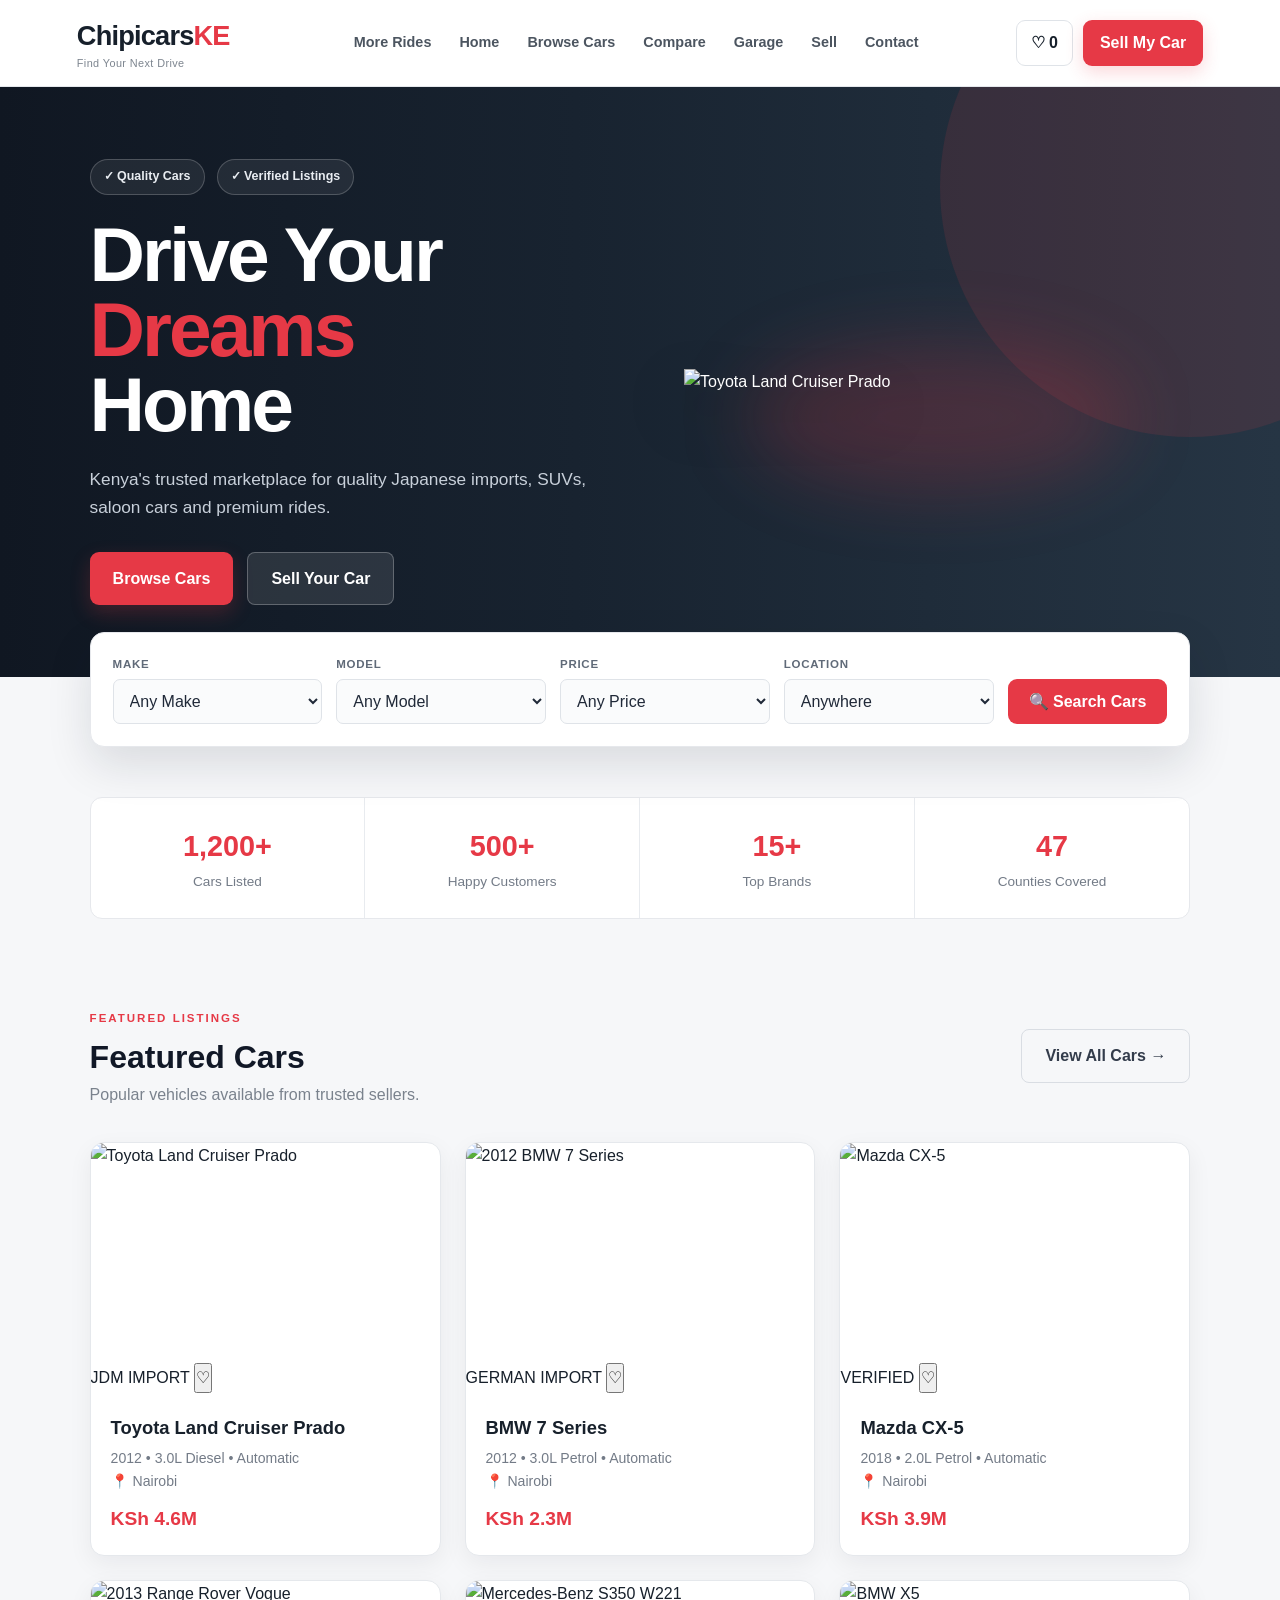
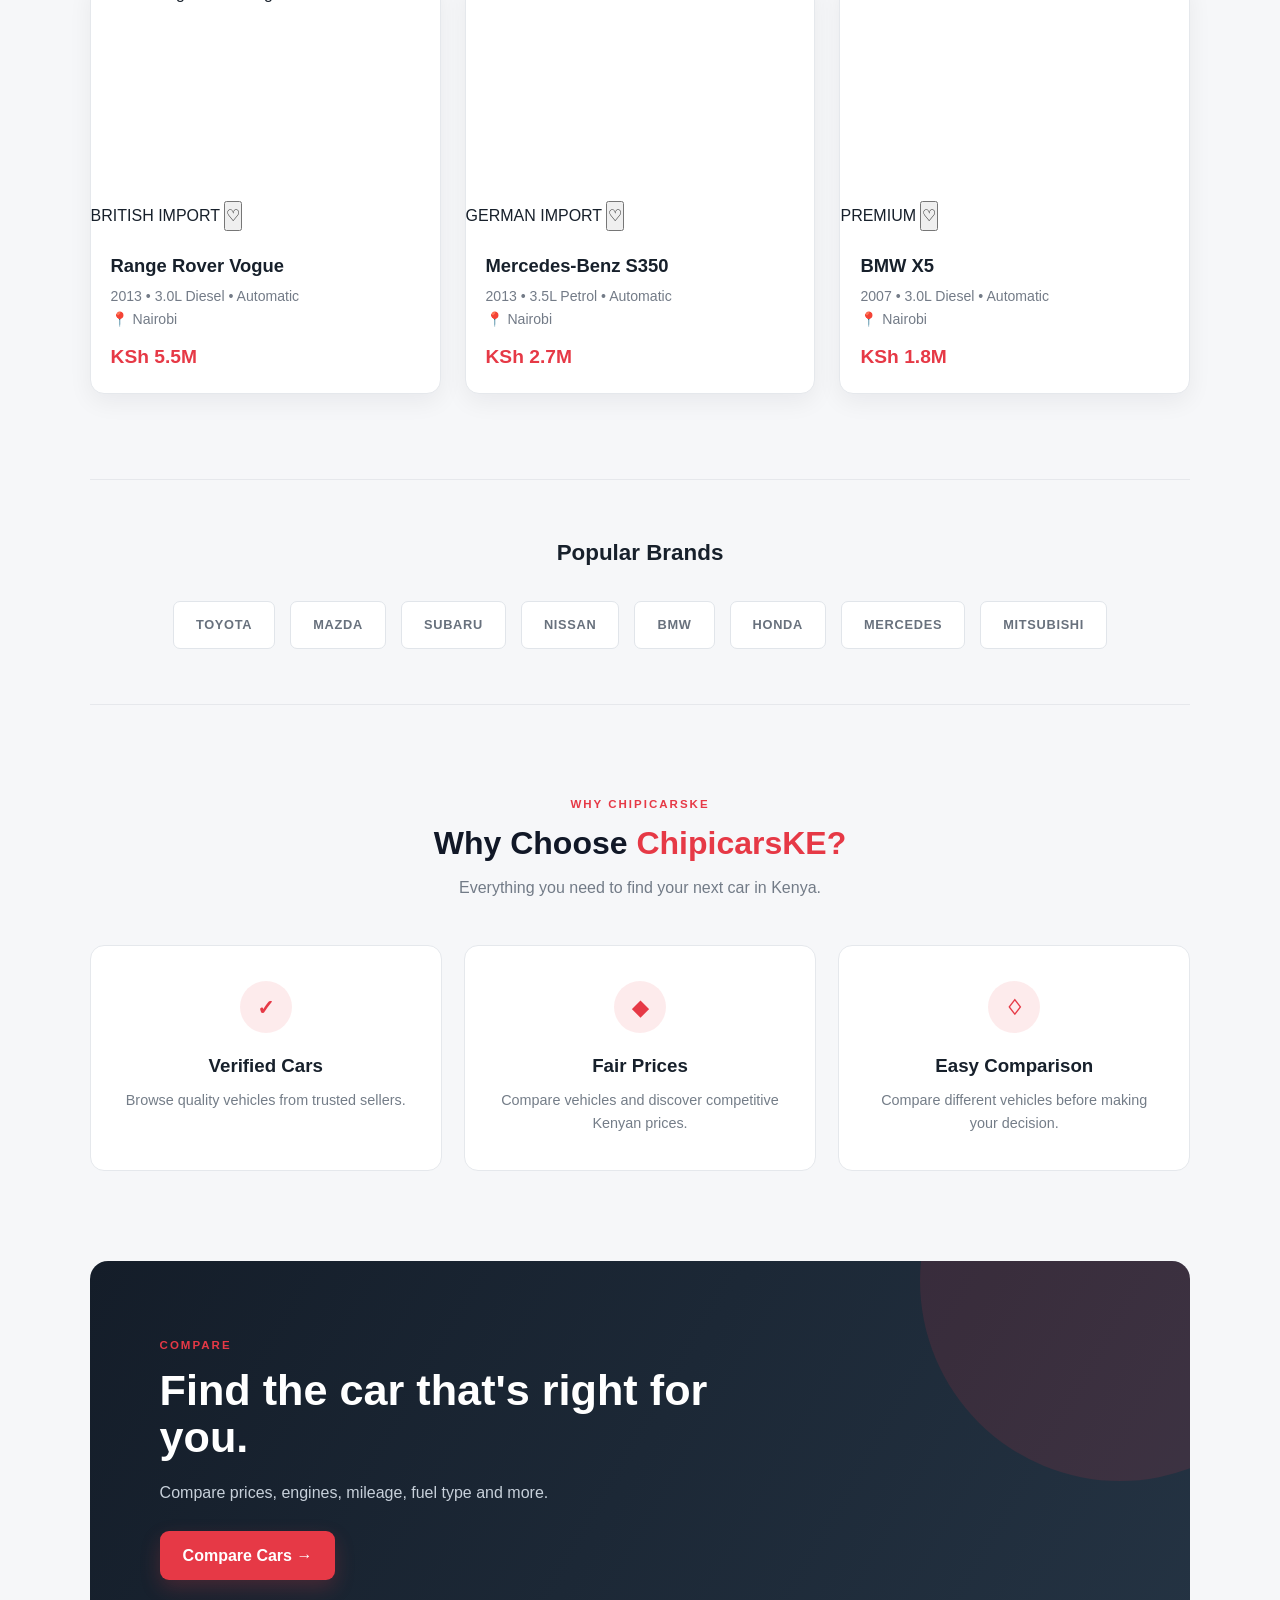
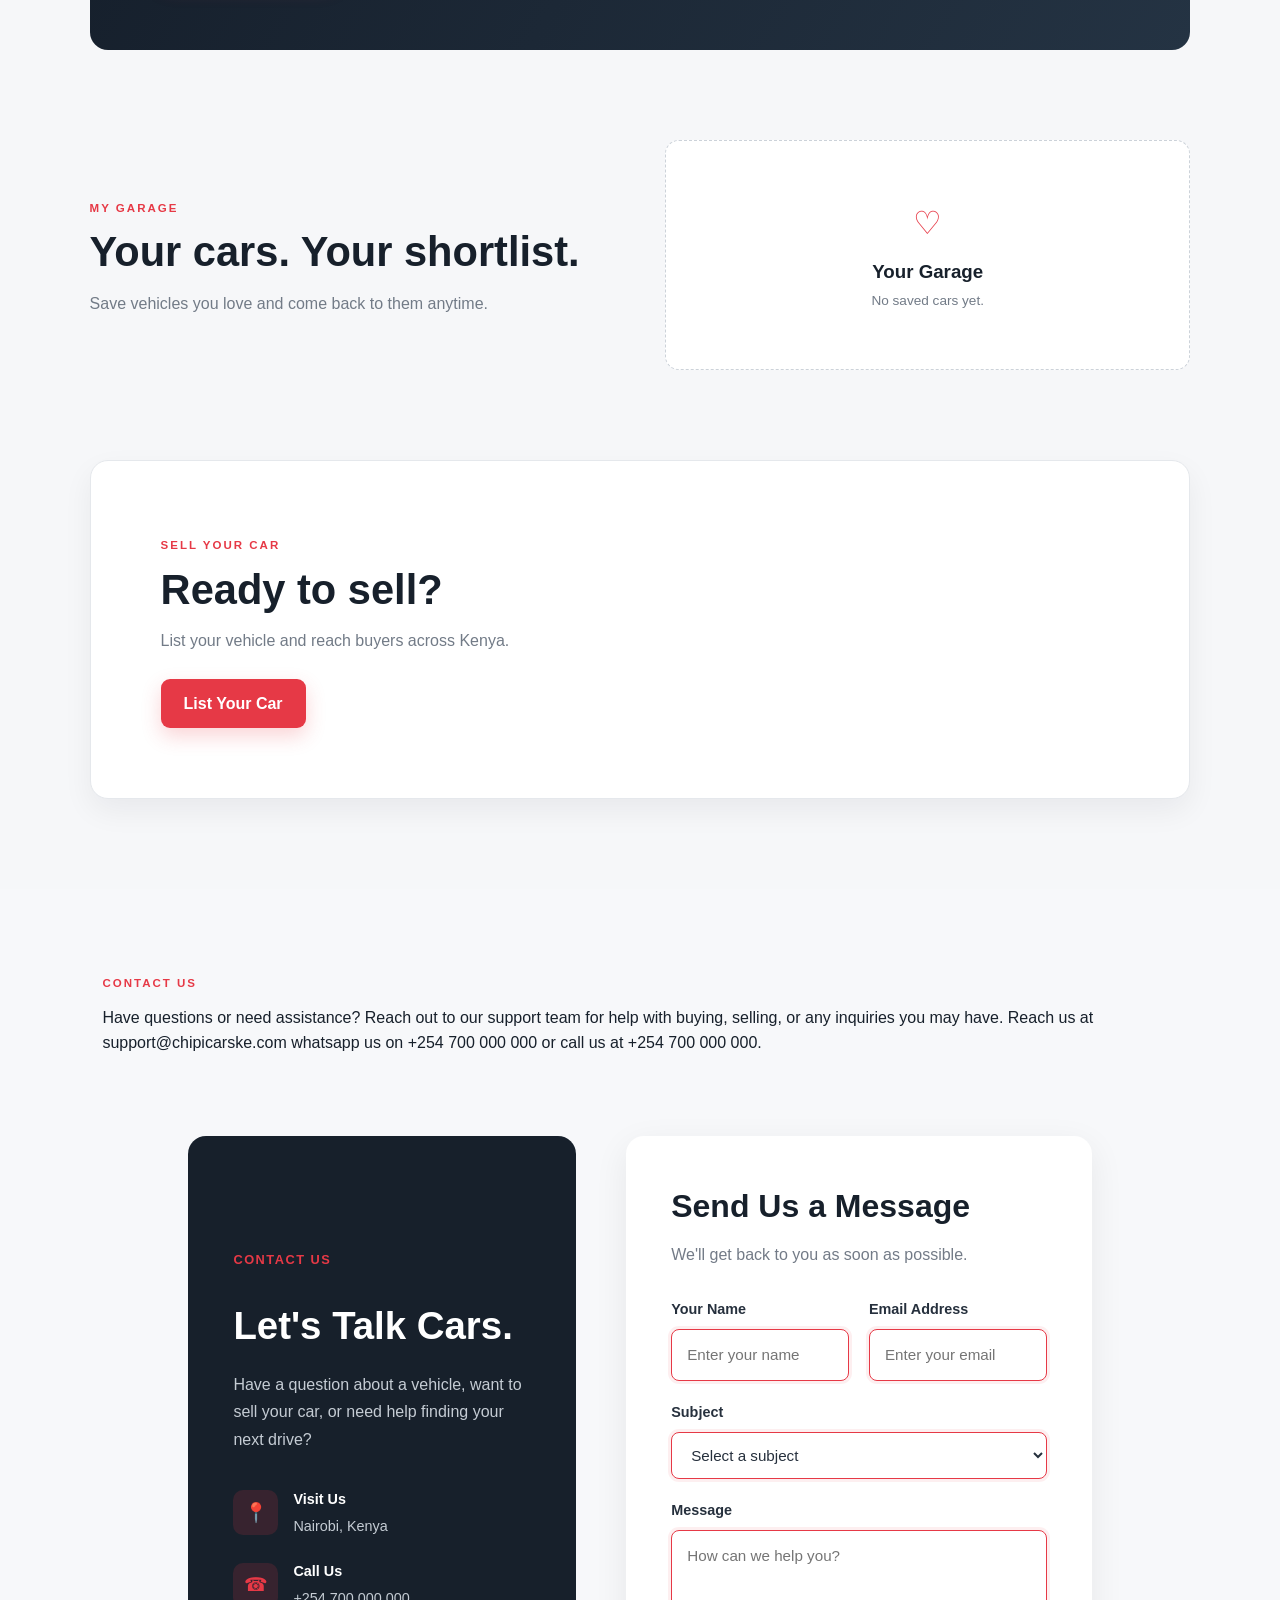
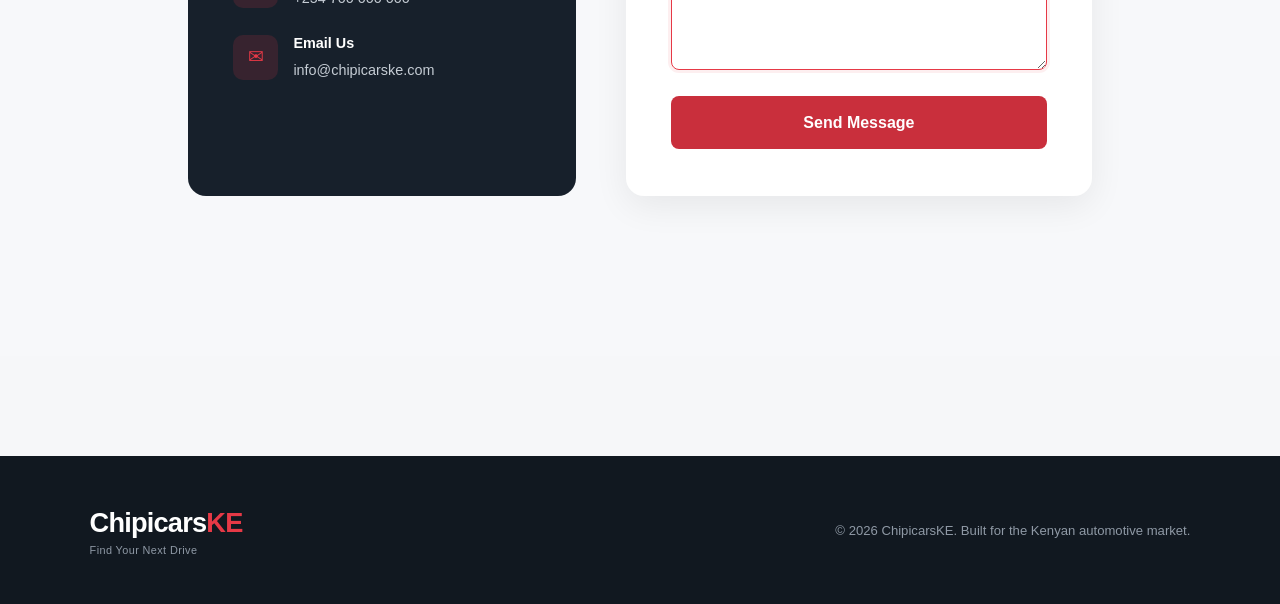
==== index.html @ 3c15a28f "Add Mercedes S350 and Range Rover listings" ====
<!DOCTYPE html>

<html lang="en">

<head>
    <meta charset="UTF-8">


<meta
    name="viewport"
    content="width=device-width, initial-scale=1.0"
>

<meta
    name="description"
    content="ChipicarsKE - Find quality Japanese imports and verified cars across Kenya."
>

<title>ChipicarsKE | Find Your Next Drive</title>

<link rel="stylesheet" href="styles.css">


</head>

<body>

<!-- =====================================================
     NAVIGATION
     ===================================================== -->

<header class="navbar">

    <div class="logo">
        <h2>Chipicars<span>KE</span></h2>
        <p>Find Your Next Drive</p>
    </div>


    <nav aria-label="Main navigation">
        <a href="cars.html">More Rides </a>

        <a href="#home">Home</a>

        <a href="#browse">
            Browse Cars
        </a>

        <a href="#compare">
            Compare
        </a>

        <a href="#garage">
            Garage
        </a>

        <a href="#sell">
            Sell
        </a>

        <a href="#contact">
            Contact
        </a>

       

    </nav>


    <div class="nav-buttons">

        <button
            class="favourite-button"
            type="button"
            aria-label="View favourite cars"
        >
            ♡
            <span id="favoriteCount">0</span>
        </button>


        <button
            class="sell-button"
            type="button"
        >
            Sell My Car
        </button>

    </div>

</header>



<main>


    <!-- =====================================================
         HERO
         ===================================================== -->

    <section
        id="home"
        class="hero"
    >

        <div class="hero-content">


            <div class="hero-text">

                <div class="hero-badges">

                    <span>
                        ✓ Quality Cars
                    </span>

                    <span>
                        ✓ Verified Listings
                    </span>

                </div>


                <h1>
                    Drive Your
                    <span>Dreams</span>
                    Home
                </h1>


                <p>
                    Kenya's trusted marketplace for
                    quality Japanese imports, SUVs,
                    saloon cars and premium rides.
                </p>


                <div class="hero-buttons">

                    <button
                        class="primary-button"
                        type="button"
                    >
                        Browse Cars
                    </button>


                    <button
                        class="secondary-button"
                        type="button"
                    >
                        Sell Your Car
                    </button>

                </div>

            </div>



            <!-- HERO VEHICLE -->

            <div class="hero-car">

                <div class="car-glow"></div>


                <img
                    src="https://commons.wikimedia.org/wiki/Special:Redirect/file/Toyota_Land_Cruiser_Prado_150.jpg"
                    alt="Toyota Land Cruiser Prado"
                >

            </div>

        </div>

    </section>



    <!-- =====================================================
         SEARCH
         ===================================================== -->

    <section
        class="search-box"
        aria-label="Search vehicles"
    >


        <div class="search-field">

            <label for="make">
                Make
            </label>


            <select id="make">

                <option value="">
                    Any Make
                </option>

                <option value="Toyota">
                    Toyota
                </option>

                <option value="Mazda">
                    Mazda
                </option>

                <option value="Subaru">
                    Subaru
                </option>

                <option value="Nissan">
                    Nissan
                </option>

                <option value="BMW">
                    BMW
                </option>

                <option value="Honda">
                    Honda
                </option>

                <option value="Mercedes">
                    Mercedes-Benz
                </option>

            </select>

        </div>



        <div class="search-field">

            <label for="model">
                Model
            </label>


            <select id="model">

                <option value="">
                    Any Model
                </option>

                <option value="Prado">
                    Land Cruiser Prado
                </option>

                <option value="BMW7">
                    BMW 7 Series
                </option>

                <option value="CX5">
                    Mazda CX-5
                </option>

                <option value="Vogue">
                    Range Rover Vogue
                </option>

                <option value="S350">
                    Mercedes-Benz S350
                </option>

                <option value="X5">
                    BMW X5
                </option>

            </select>

        </div>



        <div class="search-field">

            <label for="price">
                Price
            </label>


            <select id="price">

                <option value="">
                    Any Price
                </option>

                <option value="3">
                    Under KSh 3M
                </option>

                <option value="5">
                    Under KSh 5M
                </option>

                <option value="10">
                    Under KSh 10M
                </option>

                <option value="15">
                    Under KSh 15M
                </option>

            </select>

        </div>



        <div class="search-field">

            <label for="location">
                Location
            </label>


            <select id="location">

                <option value="">
                    Anywhere
                </option>

                <option value="Nairobi">
                    Nairobi
                </option>

                <option value="Mombasa">
                    Mombasa
                </option>

                <option value="Nakuru">
                    Nakuru
                </option>

                <option value="Kisumu">
                    Kisumu
                </option>

            </select>

        </div>



        <button
            class="search-button"
            id="searchButton"
            type="button"
        >
            🔍 Search Cars
        </button>

    </section>



    <!-- =====================================================
         MARKETPLACE STATS
         ===================================================== -->

    <section class="stats">


        <div>

            <h2>
                1,200+
            </h2>

            <p>
                Cars Listed
            </p>

        </div>



        <div>

            <h2>
                500+
            </h2>

            <p>
                Happy Customers
            </p>

        </div>



        <div>

            <h2>
                15+
            </h2>

            <p>
                Top Brands
            </p>

        </div>



        <div>

            <h2>
                47
            </h2>

            <p>
                Counties Covered
            </p>

        </div>


    </section>



    <!-- =====================================================
         FEATURED CARS
         ===================================================== -->

    <section
        id="browse"
        class="cars-section"
    >


        <div class="section-heading">

            <div>

                <span class="section-label">
                    FEATURED LISTINGS
                </span>

                <h2>
                    Featured Cars
                </h2>

                <p>
                    Popular vehicles available
                    from trusted sellers.
                </p>

            </div>


            <button
                class="outline-button"
                type="button"
            >
                View All Cars →
            </button>

        </div>



        <div
            class="car-grid"
            id="carGrid"
        >


            <!-- =================================================
                 CAR 1 - PRADO
                 ================================================= -->

            <article
                class="car-card"
                data-make="Toyota"
                data-model="Prado"
                data-price="4600000"
                data-location="Nairobi"
            >

                <div class="car-image">

                    <img
                        src="https://encrypted-tbn0.gstatic.com/images?q=tbn:ANd9GcQpfkSYOiL6dHjWvrJIKV-naY2XGsa6zkPBoIIvAOGMdmOcknsEjU7mpzvN&s=10"
                        alt="Toyota Land Cruiser Prado"
                        loading="lazy"
                    >

                    <span class="car-badge">
                        JDM IMPORT
                    </span>


                    <button
                        class="card-favourite"
                        type="button"
                        aria-label="Add Prado to favourites"
                    >
                        ♡
                    </button>

                </div>



                <div class="car-info">

                    <h3>
                        Toyota Land Cruiser Prado
                    </h3>


                    <p>
                        2012 • 3.0L Diesel • Automatic
                    </p>


                    <p>
                        📍 Nairobi
                    </p>


                    <div class="car-price">
                        KSh 4.6M
                    </div>

                </div>

            </article>


            <!-- =================================================
             CAR 2 - BMW 7 SERIES
             ================================================= -->

    <article
    class="car-card"
    data-make="BMW"
    data-model="7 Series"
    data-price="2300000"
    data-location="Nairobi"
>

    <div class="car-image">

        <img
            src="https://encrypted-tbn0.gstatic.com/images?q=tbn:ANd9GcTWqS_JqFlXtixUbY67u3xhBVtzKaRYzNlVXfV5m0dnEg&s=10"
            alt="2012 BMW 7 Series"
            loading="lazy"
        >

        <span class="car-badge">
            GERMAN IMPORT
        </span>

        <button
            class="card-favourite"
            type="button"
            aria-label="Add BMW 7 Series to favourites"
        >
            ♡
        </button>

    </div>

    <div class="car-info">

        <h3>
            BMW 7 Series
        </h3>

        <p>
            2012 • 3.0L Petrol • Automatic
        </p>

        <p>
            📍 Nairobi
        </p>

        <div class="car-price">
            KSh 2.3M
        </div>

    </div>

</article>




            <!-- =================================================
                 CAR 3 - MAZDA CX5
                 ================================================= -->

            <article
                class="car-card"
                data-make="Mazda"
                data-model="CX5"
                data-price="3900000"
                data-location="Nairobi"
            >

                <div class="car-image">

                    <img
                        src="https://commons.wikimedia.org/wiki/Special:Redirect/file/Mazda-CX-5.jpg"
                        alt="Mazda CX-5"
                        loading="lazy"
                    >


                    <span class="car-badge">
                        VERIFIED
                    </span>


                    <button
                        class="card-favourite"
                        type="button"
                        aria-label="Add Mazda CX-5 to favourites"
                    >
                        ♡
                    </button>

                </div>



                <div class="car-info">

                    <h3>
                        Mazda CX-5
                    </h3>


                    <p>
                        2018 • 2.0L Petrol • Automatic
                    </p>


                    <p>
                        📍 Nairobi
                    </p>


                    <div class="car-price">
                        KSh 3.9M
                    </div>

                </div>

            </article>



            <!-- =================================================
                 CAR 4 - RANGE ROVER VOGUE
                 ================================================= -->
<article
    class="car-card"
    data-make="Land Rover"
    data-model="Range Rover Vogue"
    data-price="5500000"
    data-location="Nairobi"
>

    <div class="car-image">

        <img
            src="https://encrypted-tbn0.gstatic.com/images?q=tbn:ANd9GcTqH7xjTvq23vAHTwTLeVHwRbNdr51fu-qBuepRpYA0TQ&s=10"
            alt="2013 Range Rover Vogue"
            loading="lazy"
        >


        <span class="car-badge">
            BRITISH IMPORT
        </span>


        <button
            class="card-favourite"
            type="button"
            aria-label="Add Range Rover Vogue to favourites"
        >
            ♡
        </button>

    </div>



    <div class="car-info">

        <h3>
            Range Rover Vogue
        </h3>


        <p>
            2013 • 3.0L Diesel • Automatic
        </p>


        <p>
            📍 Nairobi
        </p>


        <div class="car-price">
            KSh 5.5M
        </div>

    </div>

</article>





            <!-- =================================================
                 CAR 5 - S-class
                 ================================================= -->

        
<article
    class="car-card"
    data-make="Mercedes-Benz"
    data-model="S350"
    data-price="2700000"
    data-location="Nairobi"
>

    <div class="car-image">

        <img
            src="https://media.carsandbids.com/cdn-cgi/image/width=2080,quality=70/d32c8dde23a1411d0ef2e05bea168897e96c369b/photos/3z8NR6g4-JzxZn8eTan-(edit).jpg?t=168279898659"
            alt="Mercedes-Benz S350 W221"
            loading="lazy"
        >


        <span class="car-badge">
            GERMAN IMPORT
        </span>


        <button
            class="card-favourite"
            type="button"
            aria-label="Add Mercedes-Benz S350 to favourites"
        >
            ♡
        </button>

    </div>



    <div class="car-info">

        <h3>
            Mercedes-Benz S350
        </h3>


        <p>
            2013 • 3.5L Petrol • Automatic
        </p>


        <p>
            📍 Nairobi
        </p>


        <div class="car-price">
            KSh 2.7M
        </div>

    </div>

</article>





            <!-- =================================================
                 CAR 6 - BMW X5
                 ================================================= -->

            <article
                class="car-card"
                data-make="BMW"
                data-model="X5"
                data-price="1800000"
                data-location="Nairobi"
            >

                <div class="car-image">

                    <img
                        src="https://commons.wikimedia.org/wiki/Special:Redirect/file/BMW_X5.jpg"
                        alt="BMW X5"
                        loading="lazy"
                    >


                    <span class="car-badge">
                        PREMIUM
                    </span>


                    <button
                        class="card-favourite"
                        type="button"
                        aria-label="Add BMW X5 to favourites"
                    >
                        ♡
                    </button>

                </div>



                <div class="car-info">

                    <h3>
                        BMW X5
                    </h3>


                    <p>
                        2007 • 3.0L Diesel • Automatic
                    </p>


                    <p>
                        📍 Nairobi
                    </p>


                    <div class="car-price">
                        KSh 1.8M
                    </div>

                </div>

            </article>


        </div>

    </section>


    <!-- =====================================================
         POPULAR BRANDS
         ===================================================== -->

    <section class="brands-section">

        <h2>
            Popular Brands
        </h2>


        <div class="brands">

            <span>
                TOYOTA
            </span>

            <span>
                MAZDA
            </span>

            <span>
                SUBARU
            </span>

            <span>
                NISSAN
            </span>

            <span>
                BMW
            </span>

            <span>
                HONDA
            </span>

            <span>
                MERCEDES
            </span>

            <span>
                MITSUBISHI
            </span>

        </div>

    </section>



    <!-- =====================================================
         WHY CHIPICARSKE
         ===================================================== -->

    <section class="why-section">


        <div class="section-title">

            <span class="section-label">
                WHY CHIPICARSKE
            </span>


            <h2>
                Why Choose
                <span>ChipicarsKE?</span>
            </h2>


            <p>
                Everything you need to find your
                next car in Kenya.
            </p>

        </div>



        <div class="benefits">


            <div class="benefit-card">

                <div class="benefit-icon">
                    ✓
                </div>


                <h3>
                    Verified Cars
                </h3>


                <p>
                    Browse quality vehicles from
                    trusted sellers.
                </p>

            </div>



            <div class="benefit-card">

                <div class="benefit-icon">
                    ◆
                </div>


                <h3>
                    Fair Prices
                </h3>


                <p>
                    Compare vehicles and discover
                    competitive Kenyan prices.
                </p>

            </div>



            <div class="benefit-card">

                <div class="benefit-icon">
                    ♢
                </div>


                <h3>
                    Easy Comparison
                </h3>


                <p>
                    Compare different vehicles
                    before making your decision.
                </p>

            </div>


        </div>

    </section>



    <!-- =====================================================
         COMPARE
         ===================================================== -->

    <section
        id="compare"
        class="Feature-selection"
    >

        <div>

            <span class="section-label">
                COMPARE
            </span>


            <h2>
                Find the car
                that's right for you.
            </h2>


            <p>
                Compare prices, engines,
                mileage, fuel type and more.
            </p>


            <button
                class="primary-button"
                type="button"
            >
                Compare Cars →
            </button>

        </div>

    </section>



    <!-- =====================================================
         GARAGE
         ===================================================== -->

    <section
        id="garage"
        class="garage-section"
    >


        <div>

            <span class="section-label">
                MY GARAGE
            </span>


            <h2>
                Your cars.
                Your shortlist.
            </h2>


            <p>
                Save vehicles you love and
                come back to them anytime.
            </p>

        </div>



        <div class="garage-preview">

            <span>
                ♡
            </span>


            <h3>
                Your Garage
            </h3>


            <p>
                No saved cars yet.
            </p>

        </div>

    </section>



    <!-- =====================================================
         SELL
         ===================================================== -->

    <section
        id="sell"
        class="sell-section"
    >


        <div>

            <span class="section-label">
                SELL YOUR CAR
            </span>


            <h2>
                Ready to sell?
            </h2>


            <p>
                List your vehicle and reach
                buyers across Kenya.
            </p>


            <button
                class="primary-button"
                type="button"
            >
                List Your Car
            </button>

        </div>

    </section>
       <!-- =====================================================
         CONTACT
         ===================================================== -->
    <section
        id="contact"
        class="contact-section"
    >
    
        <div>

            <span class="section-label">
                CONTACT US
            </span>
    <p>
        Have questions or need assistance? Reach out to our support team for help with buying, selling, or any inquiries you may have.
        Reach us at <a href="mailto://support@chipicarske.com">support@chipicarske.com</a>
        whatsapp us on <a href="https://wa.me/254700000000">+254 700 000 000</a> or call us at <a href="tel:+254700000000">+254 700 000 000</a>.
    </p>
    <section class="contact-section">

    <div class="contact-container">

        <div class="contact-info">

            <span class="section-label">
                CONTACT US
            </span>

            <h2>Let's Talk Cars.</h2>

            <p>
                Have a question about a vehicle,
                want to sell your car, or need help
                finding your next drive?
            </p>

            <div class="contact-details">

                <div class="contact-detail">
                    <div class="contact-icon">📍</div>

                    <div>
                        <h4>Visit Us</h4>
                        <p>Nairobi, Kenya</p>
                    </div>
                </div>

                <div class="contact-detail">
                    <div class="contact-icon">☎</div>

                    <div>
                        <h4>Call Us</h4>
                        <p>+254 700 000 000</p>
                    </div>
                </div>

                <div class="contact-detail">
                    <div class="contact-icon">✉</div>

                    <div>
                        <h4>Email Us</h4>
                        <p>info@chipicarske.com</p>
                    </div>
                </div>

            </div>

        </div>


        <div class="contact-form">

            <h2>Send Us a Message</h2>

            <p>
                We'll get back to you as soon as possible.
            </p>

            <form id="contactForm">

                <div class="form-row">

                    <div class="form-group">
                        <label for="name">Your Name</label>

                        <input
                            type="text"
                            id="name"
                            placeholder="Enter your name"
                            required
                        >
                    </div>


                    <div class="form-group">
                        <label for="email">Email Address</label>

                        <input
                            type="email"
                            id="email"
                            placeholder="Enter your email"
                            required
                        >
                    </div>

                </div>


                <div class="form-group">

                    <label for="subject">
                        Subject
                    </label>

                    <select id="subject">

                        <option value="">
                            Select a subject
                        </option>

                        <option value="buying">
                            Buying a car
                        </option>

                        <option value="selling">
                            Selling my car
                        </option>

                        <option value="listing">
                            Question about a listing
                        </option>

                        <option value="other">
                            Other
                        </option>

                    </select>

                </div>


                <div class="form-group">

                    <label for="message">
                        Message
                    </label>

                    <textarea
                        id="message"
                        placeholder="How can we help you?"
                        required
                    ></textarea>

                </div>


                <button
                    type="submit"
                    class="contact-submit"
                >
                    Send Message
                </button>


                <div
                    id="contactMessage"
                    class="contact-message"
                >
                </div>

            </form>

        </div>

    </div>

</section>


</main>



<!-- =====================================================
     FOOTER
     ===================================================== -->

<footer>


    <div class="logo">

        <h2>
            Chipicars<span>KE</span>
        </h2>

        <p>
            Find Your Next Drive
        </p>

    </div>


    <p>
        © 2026 ChipicarsKE.
        Built for the Kenyan automotive market.
    </p>

</footer>



<script src="script.js"></script>

</body>

</html>
---- styles.css ----
/* =========================================================
   CHIPICARSKE - MAIN STYLES
   Premium Kenyan Automotive Marketplace
   ========================================================= */

/* -------------------- RESET -------------------- */

* {
    margin: 0;
    padding: 0;
    box-sizing: border-box;
}

html {
    scroll-behavior: smooth;
}

body {
    font-family: "Inter", "Segoe UI", Arial, sans-serif;
    background: #f7f8fa;
    color: #18212f;
    line-height: 1.6;
}

button,
select {
    font: inherit;
}

button {
    cursor: pointer;
}

a {
    text-decoration: none;
    color: inherit;
}


/* =========================================================
   NAVBAR
   ========================================================= */

.navbar {
    width: 100%;
    min-height: 78px;
    padding: 0 7%;
    display: flex;
    align-items: center;
    justify-content: space-between;
    gap: 30px;

    background: #ffffff;
    border-bottom: 1px solid #e8ebef;

    position: sticky;
    top: 0;
    z-index: 1000;
}

/* Logo */

.logo h2 {
    font-size: 1.65rem;
    font-weight: 800;
    letter-spacing: -0.8px;
    color: #111827;
}

.logo h2 span {
    color: #e63946;
}

.logo p {
    font-size: 0.68rem;
    color: #737b87;
    margin-top: -5px;
    letter-spacing: 0.4px;
}

/* Navigation */

.navbar nav {
    display: flex;
    align-items: center;
    gap: 28px;
}

.navbar nav a {
    position: relative;
    color: #4b5563;
    font-size: 0.92rem;
    font-weight: 600;
    transition: color 0.25s ease;
}

.navbar nav a:hover {
    color: #e63946;
}

.navbar nav a::after {
    content: "";
    position: absolute;
    left: 0;
    bottom: -8px;
    width: 0;
    height: 2px;
    background: #e63946;
    transition: width 0.25s ease;
}

.navbar nav a:hover::after {
    width: 100%;
}

/* Navbar buttons */

.nav-buttons {
    display: flex;
    align-items: center;
    gap: 12px;
}

.favourite-button,
.sell-button {
    border: none;
    border-radius: 8px;
    padding: 10px 16px;
    font-weight: 700;
}

.favourite-button {
    background: #f5f6f8;
    color: #273142;
}

.favourite-button:hover {
    background: #eceef2;
}

.sell-button {
    background: #e63946;
    color: white;
    box-shadow: 0 5px 15px rgba(230, 57, 70, 0.2);
    transition: 0.25s ease;
}

.sell-button:hover {
    background: #c92f3b;
    transform: translateY(-2px);
}


/* =========================================================
   HERO SECTION
   ========================================================= */

.hero {
    min-height: 590px;
    position: relative;
    overflow: hidden;

    background:
        linear-gradient(
            90deg,
            #101722 0%,
            #182330 45%,
            #263544 100%
        );

    color: white;
}

.hero::before {
    content: "";
    position: absolute;
    width: 500px;
    height: 500px;
    right: -160px;
    top: -150px;
    border-radius: 50%;
    background: rgba(230, 57, 70, 0.12);
}

.hero-content {
    width: 86%;
    max-width: 1250px;
    margin: auto;

    min-height: 590px;
    display: flex;
    align-items: center;
    justify-content: space-between;
    gap: 50px;

    position: relative;
    z-index: 2;
}

.hero-text {
    max-width: 600px;
    padding: 60px 0;
}

.hero-badges {
    display: flex;
    gap: 12px;
    flex-wrap: wrap;
    margin-bottom: 22px;
}

.hero-badges span {
    padding: 7px 13px;
    border: 1px solid rgba(255, 255, 255, 0.2);
    border-radius: 30px;

    background: rgba(255, 255, 255, 0.07);
    color: #e9edf2;

    font-size: 0.78rem;
    font-weight: 600;
}

.hero-text h1 {
    font-size: clamp(3rem, 6vw, 5.4rem);
    line-height: 0.98;
    letter-spacing: -3px;
    font-weight: 850;
    margin-bottom: 24px;
}

.hero-text h1 span {
    display: block;
    color: #e63946;
}

.hero-text p {
    max-width: 500px;
    color: #c8d0da;
    font-size: 1.08rem;
    margin-bottom: 30px;
}

.hero-buttons {
    display: flex;
    gap: 14px;
    flex-wrap: wrap;
}

/* Hero buttons */

.primary-button,
.secondary-button,
.outline-button {
    border: none;
    padding: 13px 23px;
    border-radius: 8px;
    font-weight: 750;
    transition: all 0.25s ease;
}

.primary-button {
    background: #e63946;
    color: white;
    box-shadow: 0 8px 20px rgba(230, 57, 70, 0.22);
}

.primary-button:hover {
    background: #c92f3b;
    transform: translateY(-2px);
}

.secondary-button {
    background: rgba(255, 255, 255, 0.1);
    color: white;
    border: 1px solid rgba(255, 255, 255, 0.25);
}

.secondary-button:hover {
    background: white;
    color: #18212f;
}

/* Hero car */

.hero-car {
    width: 46%;
    min-height: 360px;
    display: flex;
    align-items: center;
    justify-content: center;

    position: relative;
}

.hero-car img {
    width: 100%;
    max-width: 590px;
    height: auto;
    object-fit: contain;

    position: relative;
    z-index: 3;

    filter: drop-shadow(0 25px 30px rgba(0, 0, 0, 0.45));
}

.car-glow {
    position: absolute;
    width: 380px;
    height: 150px;
    bottom: 70px;
    border-radius: 50%;

    background: rgba(230, 57, 70, 0.2);
    filter: blur(35px);
}


/* =========================================================
   SEARCH BOX
   ========================================================= */

.search-box {
    width: 86%;
    max-width: 1150px;

    margin: -45px auto 0;
    padding: 22px;

    display: grid;
    grid-template-columns: repeat(4, 1fr) auto;
    gap: 14px;

    position: relative;
    z-index: 20;

    background: white;
    border-radius: 14px;
    border: 1px solid #e6e8ec;

    box-shadow: 0 18px 45px rgba(15, 23, 42, 0.12);
}

.search-field {
    display: flex;
    flex-direction: column;
    gap: 6px;
}

.search-field label {
    color: #606a78;
    font-size: 0.72rem;
    font-weight: 800;
    text-transform: uppercase;
    letter-spacing: 0.7px;
}

.search-field select {
    width: 100%;
    min-height: 45px;

    padding: 0 12px;

    border: 1px solid #dfe3e8;
    border-radius: 7px;

    background: #fafbfc;
    color: #202938;

    outline: none;
}

.search-field select:focus {
    border-color: #e63946;
    box-shadow: 0 0 0 3px rgba(230, 57, 70, 0.08);
}

.search-button {
    align-self: end;

    min-height: 45px;
    padding: 0 22px;

    border: none;
    border-radius: 7px;

    background: #e63946;
    color: white;

    font-weight: 750;
    white-space: nowrap;

    transition: 0.25s ease;
}

.search-button:hover {
    background: #c92f3b;
    transform: translateY(-2px);
}


/* =========================================================
   STATS
   ========================================================= */

.stats {
    width: 86%;
    max-width: 1150px;

    margin: 50px auto;

    display: grid;
    grid-template-columns: repeat(4, 1fr);

    background: white;
    border: 1px solid #e6e8ec;
    border-radius: 12px;

    overflow: hidden;
}

.stats > div {
    padding: 25px;
    text-align: center;

    border-right: 1px solid #e8ebef;
}

.stats > div:last-child {
    border-right: none;
}

.stats h2 {
    color: #e63946;
    font-size: 1.8rem;
    margin-bottom: 2px;
}

.stats p {
    color: #737b87;
    font-size: 0.85rem;
}


/* =========================================================
   GENERAL SECTION
   ========================================================= */

.cars-section,
.brands-section,
.why-section {
    width: 86%;
    max-width: 1250px;
    margin: 85px auto;
}

.section-heading {
    display: flex;
    align-items: center;
    justify-content: space-between;
    gap: 20px;
    margin-bottom: 35px;
}

.section-heading h2,
.section-title h2 {
    color: #111827;
    font-size: 2rem;
    line-height: 1.1;
}

.section-heading p {
    margin-top: 7px;
    color: #7a828d;
}

.outline-button {
    background: transparent;
    border: 1px solid #d9dde3;
    color: #333c4b;
}

.outline-button:hover {
    border-color: #e63946;
    color: #e63946;
}


/* =========================================================
   FEATURED CAR GRID
   ========================================================= */

.car-grid {
    display: grid;
    grid-template-columns: repeat(3, 1fr);
    gap: 24px;
}

/*
   This also styles car cards that JavaScript
   dynamically adds inside #carGrid.
*/

.car-card {
    background: white;
    border-radius: 14px;
    overflow: hidden;

    border: 1px solid #e5e8ec;

    box-shadow: 0 8px 25px rgba(15, 23, 42, 0.06);

    transition: transform 0.3s ease,
                box-shadow 0.3s ease;
}

.car-card:hover {
    transform: translateY(-7px);
    box-shadow: 0 18px 35px rgba(15, 23, 42, 0.12);
}

.car-card img {
    width: 100%;
    height: 220px;
    object-fit: cover;
}

.car-info {
    padding: 20px;
}

.car-info h3 {
    font-size: 1.15rem;
    margin-bottom: 5px;
}

.car-info p {
    color: #737b87;
    font-size: 0.88rem;
}

.car-price {
    color: #e63946;
    font-size: 1.2rem;
    font-weight: 800;
    margin-top: 12px;
}


/* =========================================================
   BRANDS
   ========================================================= */

.brands-section {
    padding: 55px 0;

    border-top: 1px solid #e6e8ec;
    border-bottom: 1px solid #e6e8ec;

    text-align: center;
}

.brands-section h2 {
    margin-bottom: 30px;
    font-size: 1.4rem;
}

.brands {
    display: flex;
    align-items: center;
    justify-content: center;
    flex-wrap: wrap;
    gap: 15px;
}

.brands span {
    padding: 13px 22px;

    border: 1px solid #e1e5ea;
    border-radius: 7px;

    background: white;
    color: #68717d;

    font-size: 0.8rem;
    font-weight: 800;
    letter-spacing: 0.7px;

    transition: 0.25s ease;
}

.brands span:hover {
    color: #e63946;
    border-color: #e63946;
    transform: translateY(-3px);
}


/* =========================================================
   WHY CHIPICARS
   ========================================================= */

.why-section {
    text-align: center;
}

.section-title {
    max-width: 650px;
    margin: 0 auto 45px;
}

.section-title h2 span {
    color: #e63946;
}

.section-title p {
    margin-top: 14px;
    color: #727b87;
}

.benefits {
    display: grid;
    grid-template-columns: repeat(3, 1fr);
    gap: 22px;
}

.benefit-card {
    padding: 35px 28px;

    background: white;
    border: 1px solid #e5e8ec;
    border-radius: 14px;

    text-align: center;

    transition: 0.3s ease;
}

.benefit-card:hover {
    transform: translateY(-6px);
    box-shadow: 0 15px 30px rgba(15, 23, 42, 0.08);
}

.benefit-icon {
    width: 52px;
    height: 52px;

    margin: 0 auto 18px;

    display: flex;
    align-items: center;
    justify-content: center;

    border-radius: 50%;

    background: rgba(230, 57, 70, 0.1);
    color: #e63946;

    font-size: 1.3rem;
    font-weight: 900;
}

.benefit-card h3 {
    margin-bottom: 8px;
}

.benefit-card p {
    color: #747d88;
    font-size: 0.9rem;
}


/* =========================================================
   SECTION LABEL
   ========================================================= */

.section-label {
    display: inline-block;

    margin-bottom: 15px;

    color: #e63946;

    font-size: 0.72rem;
    font-weight: 850;
    letter-spacing: 1.5px;
}


/* =========================================================
   COMPARE
   ========================================================= */

.Feature-selection {
    width: 86%;
    max-width: 1150px;

    margin: 90px auto;

    min-height: 360px;
    padding: 70px;

    display: flex;
    align-items: center;

    border-radius: 18px;

    background:
        linear-gradient(
            120deg,
            #141d29,
            #243343
        );

    color: white;

    position: relative;
    overflow: hidden;
}

.Feature-selection::after {
    content: "";
    position: absolute;

    width: 400px;
    height: 400px;

    right: -130px;
    top: -180px;

    border-radius: 50%;

    background: rgba(230, 57, 70, 0.13);
}

.Feature-selection > div {
    max-width: 570px;
    position: relative;
    z-index: 2;
}

.Feature-selection h2 {
    font-size: 2.7rem;
    line-height: 1.1;
    margin-bottom: 18px;
}

.Feature-selection p {
    color: #c7d0da;
    margin-bottom: 25px;
}


/* =========================================================
   GARAGE
   ========================================================= */

.garage-section {
    width: 86%;
    max-width: 1150px;

    margin: 90px auto;

    display: grid;
    grid-template-columns: 1fr 1fr;
    gap: 50px;

    align-items: center;
}

.garage-section h2,
.sell-section h2 {
    font-size: 2.6rem;
    line-height: 1.1;
    margin-bottom: 16px;
}

.garage-section p,
.sell-section p {
    color: #727b87;
    max-width: 500px;
}

.garage-preview {
    min-height: 230px;

    display: flex;
    flex-direction: column;
    align-items: center;
    justify-content: center;

    background: white;
    border: 1px dashed #ccd2d9;
    border-radius: 14px;

    text-align: center;
}

.garage-preview > span {
    color: #e63946;
    font-size: 2rem;
    margin-bottom: 8px;
}

.garage-preview h3 {
    margin-bottom: 3px;
}

.garage-preview p {
    font-size: 0.85rem;
}


/* =========================================================
   SELL SECTION
   ========================================================= */

.sell-section {
    width: 86%;
    max-width: 1150px;

    margin: 90px auto;

    padding: 70px;

    border-radius: 18px;

    background: #ffffff;
    border: 1px solid #e5e8ec;

    box-shadow: 0 12px 30px rgba(15, 23, 42, 0.06);
}

.sell-section .primary-button {
    margin-top: 25px;
}
/* =====================================================
CONTACT SECTION
===================================================== */

.contact-section {
padding: 80px 8%;
background: #f7f8fa;
}

.contact-container {
max-width: 1200px;
margin: 0 auto;

display: grid;
grid-template-columns: 1fr 1.2fr;
gap: 50px;

align-items: stretch;

}

/* =====================================================
CONTACT INFORMATION
===================================================== */

.contact-info {
background: #17202b;
color: white;

padding: 45px;
border-radius: 18px;

display: flex;
flex-direction: column;
justify-content: center;

}

.contact-info .section-label {
color: #e63946;
font-size: 0.8rem;
font-weight: 700;
letter-spacing: 1.5px;
}

.contact-info h2 {
font-size: 2.4rem;
margin: 12px 0 15px;
}

.contact-info > p {
color: #c5ccd4;
line-height: 1.7;
margin-bottom: 35px;
}

/* CONTACT DETAILS */

.contact-details {
display: flex;
flex-direction: column;
gap: 22px;
}

.contact-detail {
display: flex;
align-items: center;
gap: 15px;
}

.contact-icon {
width: 45px;
height: 45px;

background: rgba(230, 57, 70, 0.15);
color: #e63946;

border-radius: 10px;

display: flex;
align-items: center;
justify-content: center;

font-size: 1.2rem;

}

.contact-detail h4 {
margin: 0 0 4px;
font-size: 0.9rem;
}

.contact-detail p {
margin: 0;
color: #c5ccd4;
font-size: 0.9rem;
}

/* =====================================================
CONTACT FORM
===================================================== */

.contact-form {
background: white;

padding: 45px;

border-radius: 18px;

box-shadow: 0 10px 35px rgba(0, 0, 0, 0.07);

}

.contact-form h2 {
margin: 0 0 10px;
color: #17202b;
font-size: 2rem;
}

.contact-form > p {
margin-bottom: 30px;
color: #737b87;
}

/* FORM ROW */

.form-row {
display: grid;
grid-template-columns: 1fr 1fr;
gap: 20px;
}

/* FORM GROUP */

.form-group {
margin-bottom: 20px;
}

.form-group label {
display: block;

margin-bottom: 8px;

color: #26303d;

font-size: 0.9rem;
font-weight: 600;

}

.form-group input,
.form-group textarea,
.form-group select {
width: 100%;

padding: 13px 15px;

border: 1px solid #dce1e7;
border-radius: 8px;

background: #fafbfc;

color: #26303d;

font-family: inherit;
font-size: 0.95rem;

outline: none;

transition: 0.25s ease;

box-sizing: border-box;

}

.form-group input,
.form-group textarea,
.form-group select {
border-color: #e63946;

background: white;

box-shadow: 0 0 0 3px rgba(230, 57, 70, 0.08);

}

.form-group textarea {
min-height: 140px;
resize: vertical;
}

/* SEND BUTTON */

.contact-submit {
width: 100%;

padding: 14px 20px;

border: none;
border-radius: 8px;

background: #e63946;
color: white;

font-size: 1rem;
font-weight: 700;

cursor: pointer;

transition: 0.25s ease;

}

.contact-submit {
background: #c92f3c;
transform: translateY(-2px);
}

/* =====================================================
CONTACT RESPONSE MESSAGE
===================================================== */

.contact-message {
display: none;

margin-top: 15px;
padding: 12px 15px;

border-radius: 7px;

background: #eaf7ee;
color: #24733a;

font-size: 0.9rem;

}

.contact-message.show {
display: block;
}

/* =====================================================
RESPONSIVE CONTACT SECTION
===================================================== */

@media (max-width: 850px) {

.contact-container {
    grid-template-columns: 1fr;
}

.contact-info,
.contact-form {
    padding: 35px;
}

}

@media (max-width: 600px) {

.contact-section {
    padding: 55px 5%;
}

.form-row {
    grid-template-columns: 1fr;
    gap: 0;
}

.contact-info h2 {
    font-size: 2rem;
}

.contact-form h2 {
    font-size: 1.7rem;
}

}


/* =========================================================
   FOOTER
   ========================================================= */

footer {
    margin-top: 100px;
    padding: 55px 7% 35px;

    background: #111923;
    color: white;

    display: flex;
    align-items: center;
    justify-content: space-between;

    gap: 30px;
}

footer .logo h2 {
    color: white;
}

footer .logo p {
    color: #8f99a5;
}

footer > p {
    color: #8f99a5;
    font-size: 0.85rem;
    text-align: right;
}


/* =========================================================
   RESPONSIVE DESIGN
   ========================================================= */

/* Tablets */

@media (max-width: 1000px) {

    .navbar {
        padding: 0 4%;
    }

    .navbar nav {
        gap: 16px;
    }

    .navbar nav a {
        font-size: 0.82rem;
    }

    .hero-content {
        width: 90%;
    }

    .hero-text h1 {
        font-size: 4rem;
    }

    .hero-car {
        width: 42%;
    }

    .search-box {
        width: 90%;
        grid-template-columns: repeat(2, 1fr);
    }

    .search-button {
        width: 100%;
    }

    .stats {
        width: 90%;
    }

    .car-grid {
        grid-template-columns: repeat(2, 1fr);
    }

    .Feature-selection,
    .garage-section,
    .sell-section,
    .cars-section,
    .brands-section,
    .why-section {
        width: 90%;
    }
}


/* Mobile */

@media (max-width: 700px) {

    .navbar {
        min-height: auto;
        padding: 15px 5%;

        flex-wrap: wrap;
    }

    .navbar nav {
        order: 3;
        width: 100%;

        justify-content: center;
        flex-wrap: wrap;

        gap: 14px;
        padding-top: 8px;
    }

    .nav-buttons {
        gap: 7px;
    }

    .favourite-button,
    .sell-button {
        padding: 8px 11px;
        font-size: 0.78rem;
    }

    /* Hero */

    .hero {
        min-height: auto;
    }

    .hero-content {
        min-height: auto;

        padding: 65px 0 100px;

        flex-direction: column;
        align-items: flex-start;
    }

    .hero-text {
        padding: 0;
    }

    .hero-text h1 {
        font-size: 3.2rem;
        letter-spacing: -2px;
    }

    .hero-text p {
        font-size: 0.95rem;
    }

    .hero-car {
        width: 100%;
        min-height: 220px;
    }

    .hero-car img {
        max-width: 400px;
    }

    /* Search */

    .search-box {
        width: 90%;

        margin-top: -45px;

        grid-template-columns: 1fr;
        padding: 18px;
    }

    /* Stats */

    .stats {
        width: 90%;

        grid-template-columns: repeat(2, 1fr);
    }

    .stats > div:nth-child(2) {
        border-right: none;
    }

    .stats > div:nth-child(1),
    .stats > div:nth-child(2) {
        border-bottom: 1px solid #e8ebef;
    }

    /* Sections */

    .section-heading {
        align-items: flex-start;
        flex-direction: column;
    }

    .section-heading h2,
    .section-title h2 {
        font-size: 1.7rem;
    }

    .cars-section,
    .brands-section,
    .why-section {
        margin: 65px auto;
    }

    /* Cars */

    .car-grid {
        grid-template-columns: 1fr;
    }

    /* Benefits */

    .benefits {
        grid-template-columns: 1fr;
    }

    /* Compare */

    .Feature-selection {
        padding: 45px 30px;
        min-height: 300px;
    }

    .Feature-selection h2 {
        font-size: 2.1rem;
    }

    /* Garage */

    .garage-section {
        grid-template-columns: 1fr;
        gap: 30px;
    }

    .garage-section h2,
    .sell-section h2 {
        font-size: 2.1rem;
    }

    /* Sell */

    .sell-section {
        padding: 45px 30px;
    }

    /* Footer */

    footer {
        flex-direction: column;
        align-items: flex-start;
    }

    footer > p {
        text-align: left;
    }
}


/* Very small phones */

@media (max-width: 450px) {

    .logo h2 {
        font-size: 1.35rem;
    }

    .navbar nav {
        gap: 10px;
    }

    .navbar nav a {
        font-size: 0.72rem;
    }

    .hero-text h1 {
        font-size: 2.65rem;
    }

    .hero-badges span {
        font-size: 0.68rem;
    }

    .stats h2 {
        font-size: 1.45rem;
    }

    .stats p {
        font-size: 0.75rem;
    }

    .brands {
        gap: 8px;
    }

    .brands span {
        padding: 10px 14px;
        font-size: 0.68rem;
    }
}
/* =========================================================
   CHIPICARSKE
   Modern Kenyan Automotive Marketplace
   ========================================================= */


/* =========================================================
   1. RESET & GLOBAL
   ========================================================= */

* {
    margin: 0;
    padding: 0;
    box-sizing: border-box;
}

html {
    scroll-behavior: smooth;
}

body {
    font-family: Arial, Helvetica, sans-serif;
    background: #f6f7f9;
    color: #17202b;
    line-height: 1.6;
}

img {
    display: block;
    max-width: 100%;
}

button,
input,
select,
textarea {
    font: inherit;
}

button {
    cursor: pointer;
}

a {
    text-decoration: none;
    color: inherit;
}


/* =========================================================
   2. NAVIGATION
   ========================================================= */

.navbar {
    min-height: 76px;
    padding: 14px 6%;

    display: flex;
    align-items: center;
    justify-content: space-between;
    gap: 25px;

    background: rgba(255, 255, 255, 0.96);
    border-bottom: 1px solid #e5e8ec;

    position: sticky;
    top: 0;
    z-index: 1000;

    backdrop-filter: blur(12px);
}


/* LOGO */

.logo {
    min-width: 180px;
}

.logo h2 {
    color: #17202b;
    font-size: 1.7rem;
    font-weight: 800;
    letter-spacing: -0.8px;
}

.logo h2 span {
    color: #e63946;
}

.logo p {
    margin-top: -3px;
    color: #7d858f;
    font-size: 0.68rem;
}


/* NAVIGATION LINKS */

.navbar nav {
    display: flex;
    align-items: center;
    gap: 28px;
}

.navbar nav a {
    position: relative;

    color: #4c5560;
    font-size: 0.9rem;
    font-weight: 600;

    transition: color 0.25s ease;
}

.navbar nav a::after {
    content: "";

    position: absolute;
    left: 50%;
    bottom: -8px;

    width: 0;
    height: 2px;

    background: #e63946;
    border-radius: 10px;

    transform: translateX(-50%);

    transition: width 0.25s ease;
}

.navbar nav a:hover {
    color: #e63946;
}

.navbar nav a:hover::after,
.navbar nav a.active::after {
    width: 22px;
}

.navbar nav a.active {
    color: #e63946;
}


/* NAVIGATION BUTTONS */

.nav-buttons {
    display: flex;
    align-items: center;
    gap: 10px;
}

.favourite-button {
    padding: 9px 14px;

    border: 1px solid #dfe3e8;
    border-radius: 9px;

    background: white;
    color: #17202b;

    transition: all 0.25s ease;
}

.favourite-button:hover {
    color: #e63946;
    border-color: #e63946;
    transform: translateY(-2px);
}

.sell-button {
    padding: 10px 17px;

    border: none;
    border-radius: 9px;

    background: #e63946;
    color: white;

    font-weight: 700;

    box-shadow: 0 6px 18px rgba(230, 57, 70, 0.2);

    transition: all 0.25s ease;
}

.sell-button:hover {
    background: #c92f3c;
    transform: translateY(-3px);
    box-shadow: 0 10px 24px rgba(230, 57, 70, 0.3);
}


/* =========================================================
   3. HERO
   ========================================================= */

.marketplace-hero {
    min-height: 500px;

    padding: 85px 7%;

    display: flex;
    align-items: center;

    position: relative;
    overflow: hidden;

    background:
        linear-gradient(
            90deg,
            rgba(13, 20, 28, 0.94),
            rgba(13, 20, 28, 0.76),
            rgba(13, 20, 28, 0.52)
        ),
        url("https://images.unsplash.com/photo-1502877338535-766e1452684a?auto=format&fit=crop&w=1800&q=80")
        center / cover no-repeat;
}

.marketplace-hero::before {
    content: "";

    position: absolute;

    width: 380px;
    height: 380px;

    right: -130px;
    bottom: -180px;

    border-radius: 50%;

    background: rgba(230, 57, 70, 0.18);

    filter: blur(30px);
}

.marketplace-hero-content {
    max-width: 720px;

    position: relative;
    z-index: 2;

    color: white;
}

.section-label {
    display: inline-block;

    margin-bottom: 12px;

    color: #e63946;

    font-size: 0.72rem;
    font-weight: 800;

    letter-spacing: 2px;
}

.marketplace-hero h1 {
    margin-bottom: 20px;

    font-size: clamp(2.8rem, 5vw, 5rem);
    line-height: 1.02;

    letter-spacing: -1.5px;
}

.marketplace-hero h1 span {
    color: #e63946;
}

.marketplace-hero p {
    max-width: 620px;

    color: #d7dce2;

    font-size: 1.05rem;
}


/* =========================================================
   4. SEARCH SECTION
   ========================================================= */

.vehicle-search {
    width: 88%;
    max-width: 1250px;

    margin: -50px auto 70px;
    padding: 28px;

    position: relative;
    z-index: 10;

    background: white;

    border: 1px solid #e5e8ec;
    border-radius: 18px;

    box-shadow: 0 20px 50px rgba(23, 32, 43, 0.12);
}

.search-heading {
    margin-bottom: 22px;
}

.search-heading h2 {
    font-size: 1.5rem;
}

.search-heading p {
    color: #7b838d;
    font-size: 0.86rem;
}

.vehicle-filters {
    display: grid;

    grid-template-columns: repeat(4, 1fr) auto;

    gap: 13px;

    align-items: end;
}

.filter-group {
    display: flex;
    flex-direction: column;
    gap: 6px;
}

.filter-group label {
    color: #68717b;

    font-size: 0.72rem;
    font-weight: 800;

    text-transform: uppercase;
    letter-spacing: 0.5px;
}

.filter-group select,
.sort-container select {
    width: 100%;

    padding: 12px;

    border: 1px solid #dfe3e8;
    border-radius: 9px;

    background: #fafbfc;
    color: #28313b;

    outline: none;

    transition:
        border-color 0.25s ease,
        box-shadow 0.25s ease,
        background 0.25s ease;
}

.filter-group select:hover,
.sort-container select:hover {
    border-color: #bfc5cc;
    background: white;
}

.filter-group select:focus,
.sort-container select:focus {
    border-color: #e63946;

    background: white;

    box-shadow: 0 0 0 3px rgba(230, 57, 70, 0.08);
}

.search-button {
    min-height: 45px;

    padding: 0 21px;

    border: none;
    border-radius: 9px;

    background: #e63946;
    color: white;

    font-weight: 700;

    transition: all 0.25s ease;
}

.search-button:hover {
    background: #c92f3c;

    transform: translateY(-3px);

    box-shadow: 0 9px 20px rgba(230, 57, 70, 0.25);
}


/* =========================================================
   5. RESULTS
   ========================================================= */

.vehicle-results {
    width: 88%;
    max-width: 1250px;

    margin: 0 auto 90px;
}

.results-header {
    display: flex;

    align-items: center;
    justify-content: space-between;

    gap: 20px;

    margin-bottom: 30px;
}

.results-header h2 {
    font-size: 2rem;
    letter-spacing: -0.6px;
}

.sort-container {
    display: flex;
    align-items: center;
    gap: 10px;
}

.sort-container label {
    color: #747c85;

    font-size: 0.75rem;
    font-weight: 700;
}

.sort-container select {
    width: 180px;
}


/* =========================================================
   6. VEHICLE GRID
   ========================================================= */

.vehicle-grid {
    display: grid;

    grid-template-columns: repeat(3, minmax(0, 1fr));

    gap: 28px;
}


/* =========================================================
   7. VEHICLE CARD
   ========================================================= */

.vehicle-card {
    position: relative;
    overflow: hidden;

    background: white;

    border: 1px solid #e5e8ec;
    border-radius: 17px;

    box-shadow:
        0 6px 20px rgba(23, 32, 43, 0.06);

    transition:
        transform 0.35s cubic-bezier(.2, .8, .2, 1),
        box-shadow 0.35s ease,
        border-color 0.35s ease;
}


/* THIS IS THE ACTUAL HOVER */

.vehicle-card:hover {
    transform: translateY(-9px);

    border-color: rgba(230, 57, 70, 0.4);

    box-shadow:
        0 22px 45px rgba(23, 32, 43, 0.15);
}


/* =========================================================
   8. VEHICLE IMAGE
   ========================================================= */

.vehicle-image {
    height: 250px;

    position: relative;
    overflow: hidden;

    background: #e9ecef;
}

.vehicle-image img {
    width: 100%;
    height: 100%;

    object-fit: cover;

    transition:
        transform 0.6s cubic-bezier(.2, .8, .2, 1),
        filter 0.35s ease;
}


/* IMAGE HOVER */

.vehicle-card:hover .vehicle-image img {
    transform: scale(1.07);

    filter: brightness(0.88);
}


/* IMAGE OVERLAY */

.vehicle-image::before {
    content: "";

    position: absolute;
    inset: 0;

    z-index: 1;

    pointer-events: none;

    background:
        linear-gradient(
            to bottom,
            rgba(0, 0, 0, 0.04),
            transparent 50%,
            rgba(0, 0, 0, 0.18)
        );
}


/* RED ACCENT */

.vehicle-image::after {
    content: "";

    position: absolute;

    left: 0;
    bottom: 0;

    width: 0;
    height: 4px;

    z-index: 2;

    background: #e63946;

    transition: width 0.4s ease;
}

.vehicle-card:hover .vehicle-image::after {
    width: 100%;
}


/* =========================================================
   9. VEHICLE BADGE
   ========================================================= */

.vehicle-badge {
    position: absolute;

    top: 15px;
    left: 15px;

    padding: 6px 10px;

    z-index: 4;

    border-radius: 6px;

    background: #e63946;
    color: white;

    font-size: 0.65rem;
    font-weight: 800;

    letter-spacing: 0.7px;
}


/* =========================================================
   10. FAVOURITE BUTTON
   ========================================================= */

.vehicle-favourite {
    position: absolute;

    top: 14px;
    right: 14px;

    width: 41px;
    height: 41px;

    display: flex;
    align-items: center;
    justify-content: center;

    z-index: 5;

    border: none;
    border-radius: 50%;

    background: rgba(255, 255, 255, 0.94);

    color: #17202b;

    font-size: 1.3rem;

    box-shadow: 0 5px 15px rgba(0, 0, 0, 0.15);

    transition:
        transform 0.25s ease,
        color 0.25s ease,
        background 0.25s ease;
}

.vehicle-favourite:hover {
    transform: scale(1.12);

    color: #e63946;

    background: white;
}


/* =========================================================
   11. VEHICLE INFORMATION
   ========================================================= */

.vehicle-info {
    padding: 22px 23px 24px;
}

.vehicle-type {
    display: inline-block;

    margin-bottom: 6px;

    color: #e63946;

    font-size: 0.68rem;
    font-weight: 800;

    letter-spacing: 1.2px;
}

.vehicle-info h3 {
    margin-bottom: 9px;

    color: #17202b;

    font-size: 1.3rem;
    line-height: 1.2;

    transition: color 0.25s ease;
}

.vehicle-card:hover .vehicle-info h3 {
    color: #e63946;
}

.vehicle-info p {
    margin: 4px 0;

    color: #7b838d;

    font-size: 0.84rem;
}


/* =========================================================
   12. PRICE AREA
   ========================================================= */

.vehicle-bottom {
    margin-top: 20px;
    padding-top: 17px;

    display: flex;
    align-items: center;
    justify-content: space-between;

    gap: 15px;

    border-top: 1px solid #edf0f2;
}

.vehicle-bottom strong {
    color: #17202b;

    font-size: 1.2rem;

    transition:
        color 0.25s ease,
        transform 0.25s ease;
}

.vehicle-card:hover .vehicle-bottom strong {
    color: #e63946;

    transform: translateX(2px);
}


/* =========================================================
   13. DETAILS BUTTON
   ========================================================= */

.details-button {
    padding: 9px 14px;

    border: none;
    border-radius: 8px;

    background: #17202b;
    color: white;

    font-size: 0.76rem;
    font-weight: 700;

    transition: all 0.25s ease;
}

.details-button:hover {
    background: #e63946;

    transform: translateY(-2px);

    box-shadow:
        0 7px 15px rgba(230, 57, 70, 0.22);
}


/* =========================================================
   14. CALL TO ACTION
   ========================================================= */

.marketplace-cta {
    width: 88%;
    max-width: 1250px;

    margin: 0 auto 90px;

    padding: 70px 35px;

    position: relative;
    overflow: hidden;

    border-radius: 20px;

    background: #17202b;

    color: white;

    text-align: center;
}

.marketplace-cta::before {
    content: "";

    position: absolute;

    width: 280px;
    height: 280px;

    left: -120px;
    top: -140px;

    border-radius: 50%;

    background: rgba(230, 57, 70, 0.18);

    filter: blur(25px);
}

.marketplace-cta > div {
    position: relative;
    z-index: 2;
}

.marketplace-cta h2 {
    margin: 10px 0;

    font-size: 2.3rem;
    line-height: 1.2;
}

.marketplace-cta p {
    margin-bottom: 26px;

    color: #cbd1d7;
}


/* CTA BUTTON */

.primary-button {
    display: inline-flex;

    align-items: center;
    justify-content: center;

    padding: 12px 23px;

    border: none;
    border-radius: 9px;

    background: #e63946;
    color: white;

    font-weight: 700;

    transition: all 0.25s ease;
}

.primary-button:hover {
    background: #c92f3c;

    transform: translateY(-3px);

    box-shadow:
        0 10px 25px rgba(230, 57, 70, 0.28);
}


/* =========================================================
   15. FOOTER
   ========================================================= */

footer {
    padding: 45px 7%;

    display: flex;
    align-items: center;
    justify-content: space-between;

    gap: 30px;

    background: #111820;

    color: white;
}

footer .logo h2 {
    color: white;
}

footer .logo p {
    color: #8f99a5;
}

footer > p {
    color: #8f99a5;

    font-size: 0.82rem;

    text-align: right;
}


/* =========================================================
   16. TABLET
   ========================================================= */

@media (max-width: 1050px) {

    .navbar {
        padding-left: 4%;
        padding-right: 4%;
    }

    .vehicle-filters {
        grid-template-columns: repeat(2, 1fr);
    }

    .vehicle-grid {
        grid-template-columns: repeat(2, 1fr);
    }

}


/* =========================================================
   17. MOBILE
   ========================================================= */

@media (max-width: 760px) {

    .navbar {
        flex-wrap: wrap;
        padding: 15px 5%;
    }

    .navbar nav {
        width: 100%;

        order: 3;

        justify-content: center;
        flex-wrap: wrap;

        gap: 17px;

        padding-top: 13px;

        border-top: 1px solid #eeeeee;
    }

    .nav-buttons {
        display: none;
    }


    /* HERO */

    .marketplace-hero {
        min-height: 440px;

        padding: 65px 7%;
    }

    .marketplace-hero h1 {
        font-size: 3rem;
    }


    /* SEARCH */

    .vehicle-search {
        width: 92%;

        margin-top: -35px;

        padding: 23px;
    }

    .vehicle-filters {
        grid-template-columns: 1fr;
    }


    /* RESULTS */

    .vehicle-results {
        width: 92%;
    }

    .results-header {
        align-items: flex-start;

        flex-direction: column;
    }

    .sort-container {
        width: 100%;
    }

    .sort-container select {
        flex: 1;
    }


    /* CARDS */

    .vehicle-grid {
        grid-template-columns: 1fr;
    }

    .vehicle-image {
        height: 250px;
    }


    /* CTA */

    .marketplace-cta {
        width: 92%;

        padding: 55px 25px;
    }


    /* FOOTER */

    footer {
        flex-direction: column;

        align-items: flex-start;

        padding: 40px 6%;
    }

    footer > p {
        text-align: left;
    }

}


/* =========================================================
   18. SMALL PHONES
   ========================================================= */

@media (max-width: 480px) {

    .logo h2 {
        font-size: 1.4rem;
    }

    .navbar nav {
        gap: 12px;
    }

    .navbar nav a {
        font-size: 0.78rem;
    }

    .marketplace-hero h1 {
        font-size: 2.45rem;
    }

    .vehicle-search {
        padding: 20px;
    }

    .vehicle-info {
        padding: 20px;
    }

    .vehicle-bottom {
        align-items: flex-start;

        flex-direction: column;
    }

    .details-button {
        width: 100%;
    }

    .marketplace-cta h2 {
        font-size: 1.8rem;
    }

}
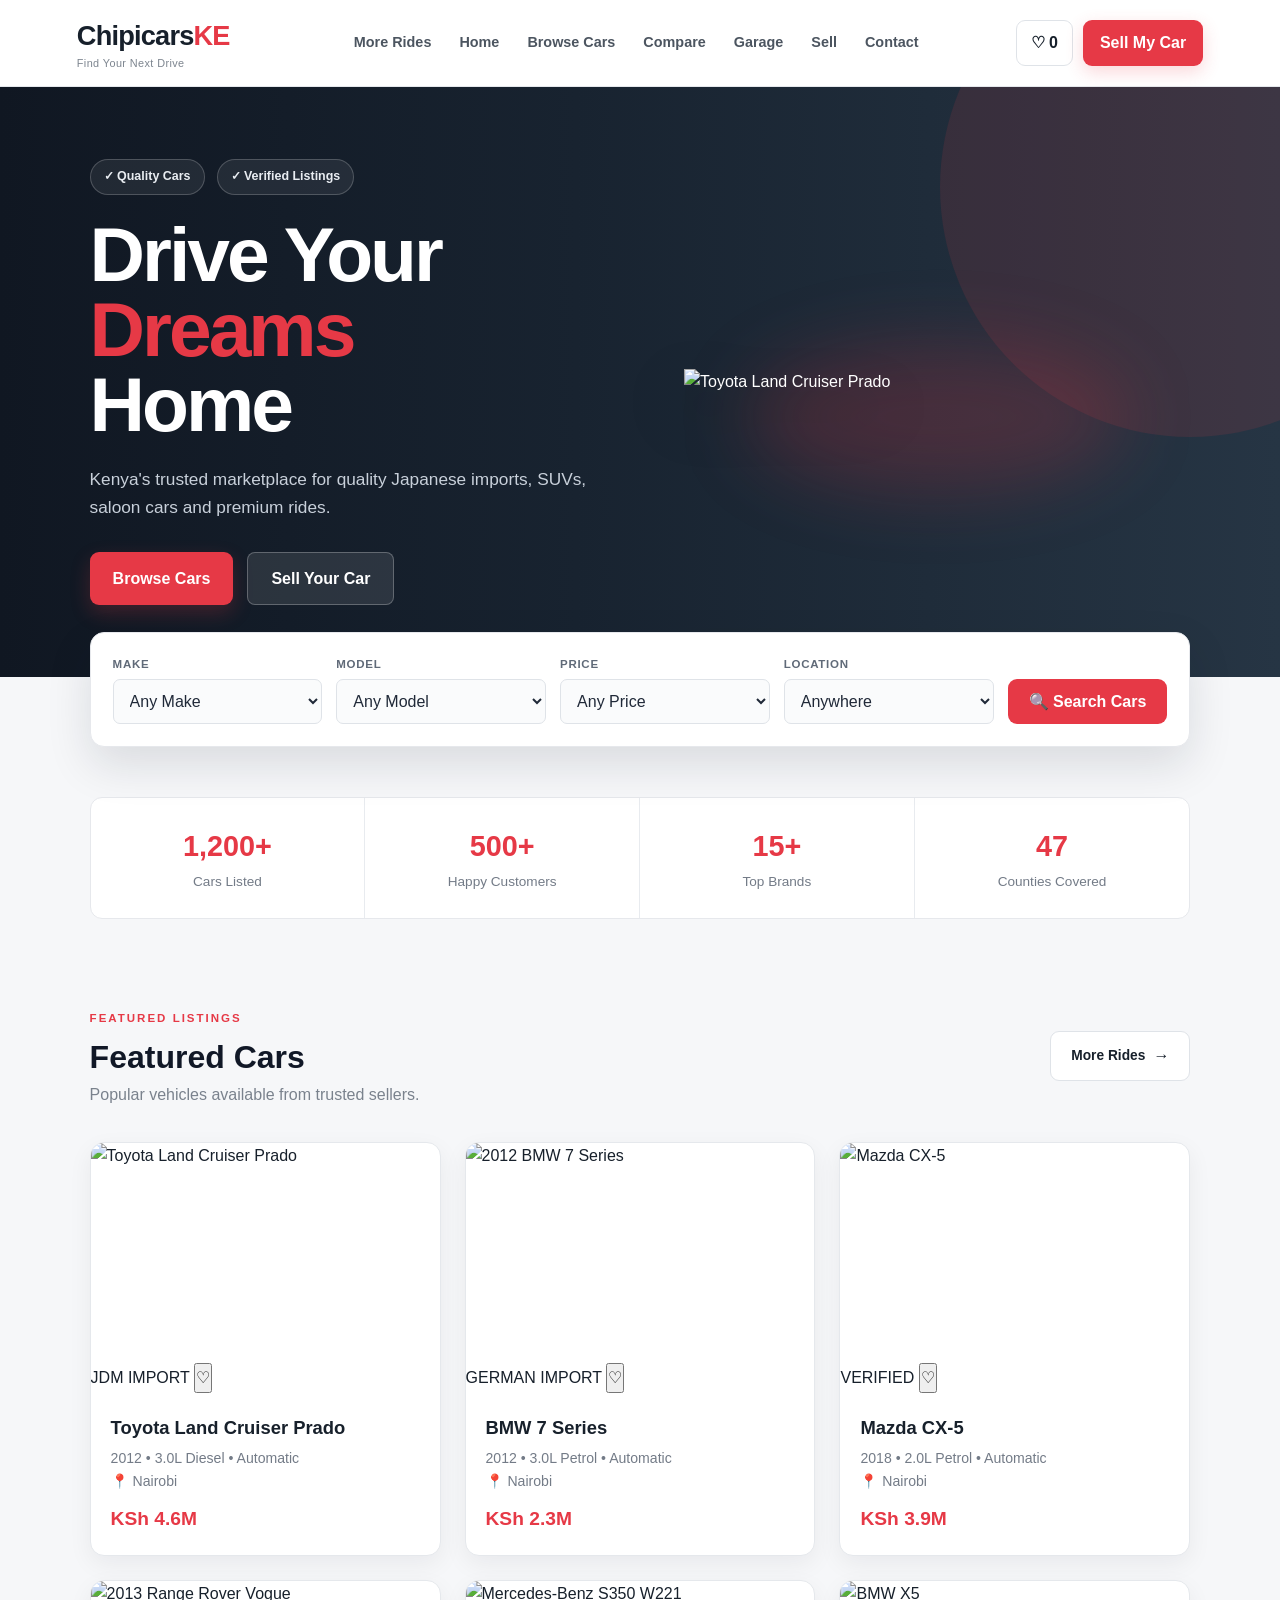
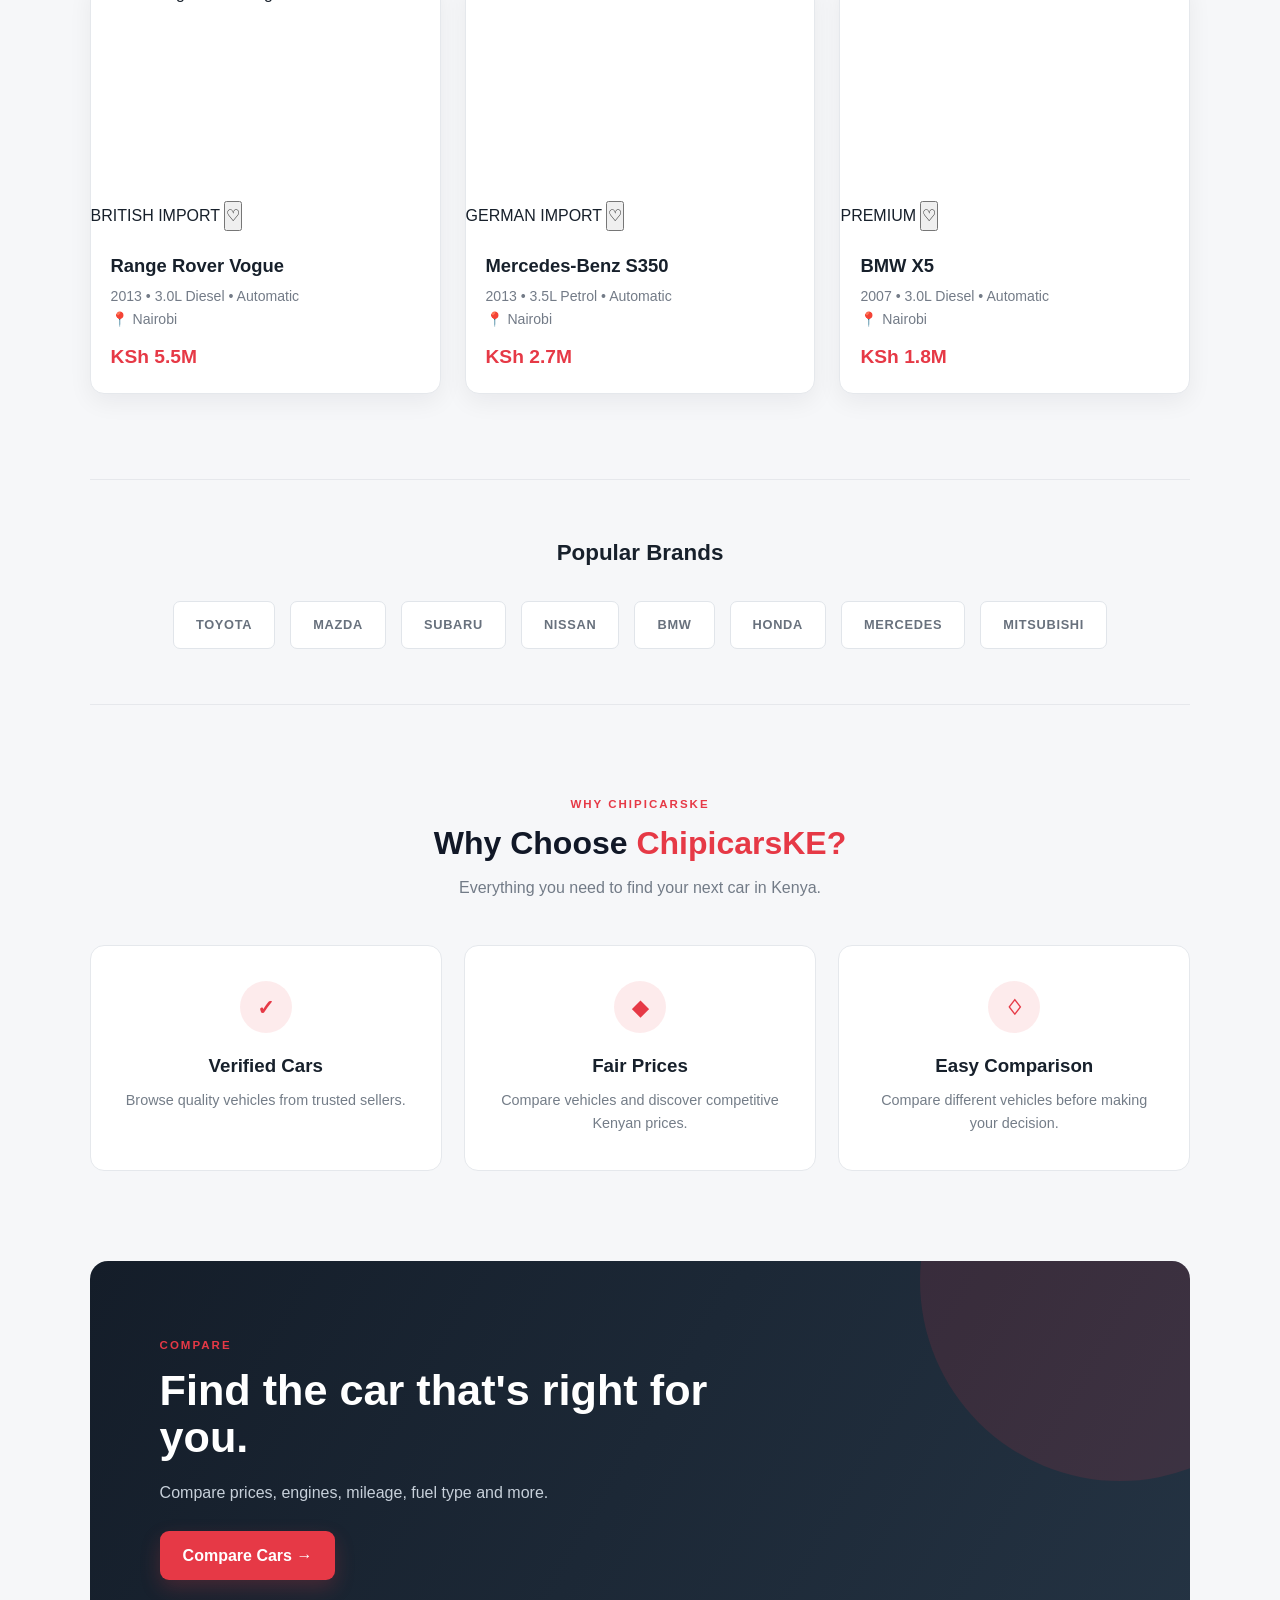
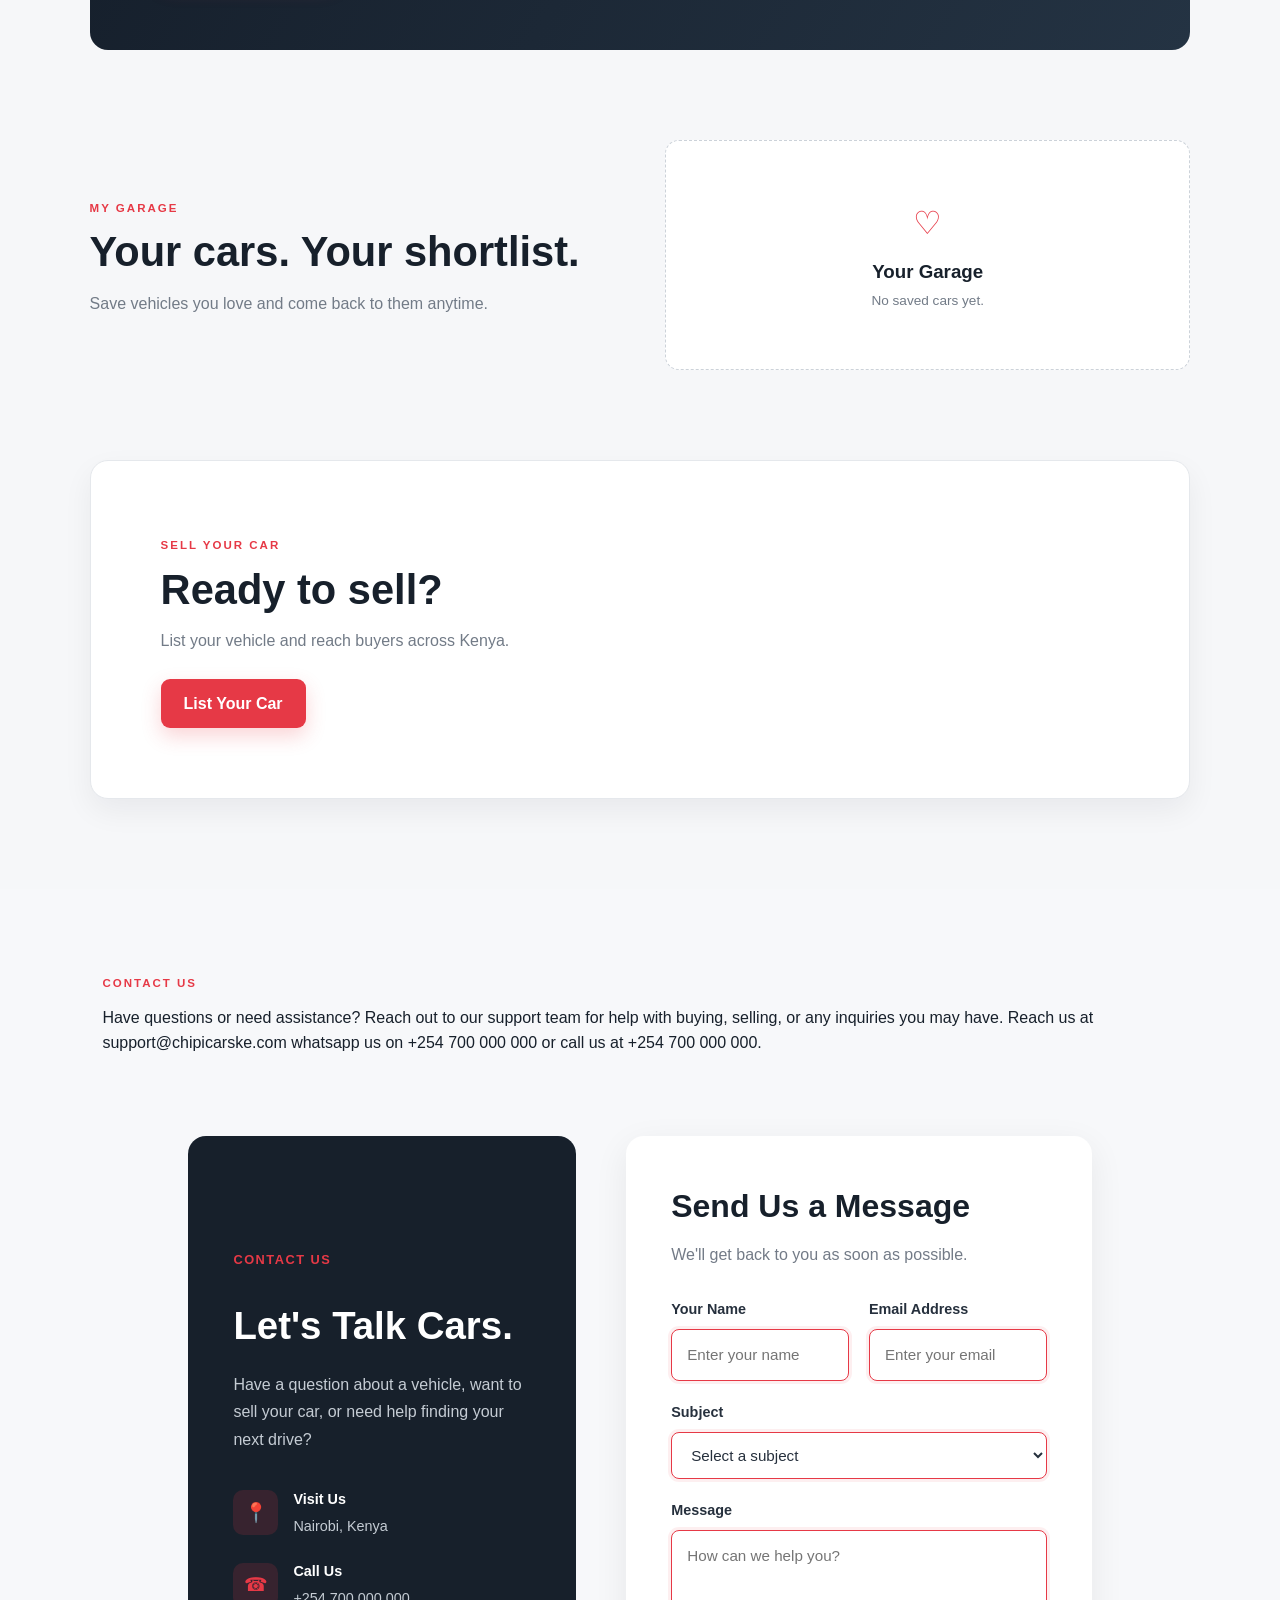
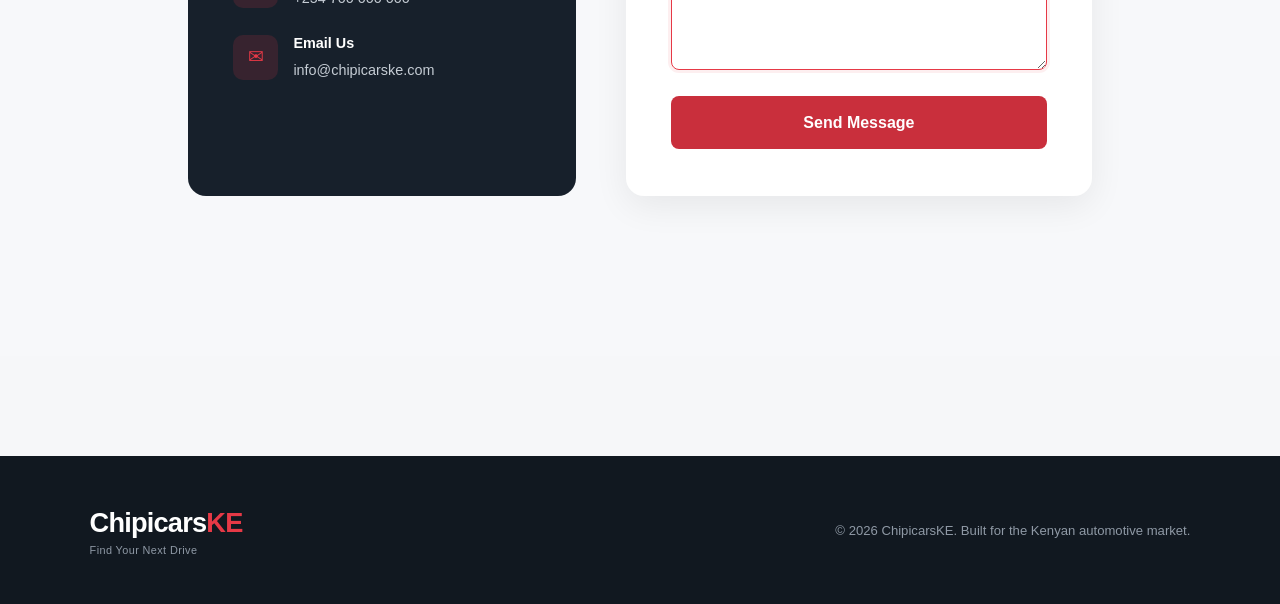
==== commit a05cc3c8: "added compare.html" ====
--- a/index.html
+++ b/index.html
@@ -461,7 +461,7 @@
                 class="outline-button"
                 type="button"
             >
-                View All Cars →
+               <a href="cars.html">More Rides </a>
             </button>
 
         </div>
--- a/styles.css
+++ b/styles.css
@@ -2486,4 +2486,843 @@
         font-size: 1.8rem;
     }
 
+}
+/* =========================================================
+   CHIPICARSKE
+   PREMIUM VEHICLE COMPARISON
+   ========================================================= */
+
+
+/* =========================================================
+   1. COMPARE HERO
+   ========================================================= */
+
+.compare-hero {
+    min-height: 470px;
+    padding: 90px 7%;
+    display: flex;
+    align-items: center;
+    position: relative;
+    overflow: hidden;
+
+    background:
+        linear-gradient(
+            90deg,
+            rgba(10, 16, 23, 0.97) 0%,
+            rgba(15, 23, 32, 0.90) 45%,
+            rgba(15, 23, 32, 0.60) 100%
+        ),
+        url("https://images.unsplash.com/photo-1492144534655-ae79c964c9d7?auto=format&fit=crop&w=1800&q=85")
+        center / cover no-repeat;
+}
+
+.compare-hero::before {
+    content: "";
+    position: absolute;
+    width: 500px;
+    height: 500px;
+    right: -180px;
+    top: -230px;
+    border-radius: 50%;
+    background: rgba(230, 57, 70, 0.16);
+    filter: blur(5px);
+}
+
+.compare-hero::after {
+    content: "";
+    position: absolute;
+    left: 0;
+    bottom: 0;
+    width: 100%;
+    height: 100px;
+
+    background:
+        linear-gradient(
+            to top,
+            rgba(247, 248, 250, 0.35),
+            transparent
+        );
+}
+
+.compare-hero-content {
+    width: 88%;
+    max-width: 1250px;
+    margin: 0 auto;
+    position: relative;
+    z-index: 3;
+}
+
+.compare-hero .section-label {
+    margin-bottom: 18px;
+    color: #e63946;
+}
+
+.compare-hero h1 {
+    max-width: 750px;
+    margin-bottom: 22px;
+
+    color: white;
+    font-size: clamp(3rem, 6vw, 5.5rem);
+    line-height: 0.98;
+    letter-spacing: -3px;
+    font-weight: 850;
+}
+
+.compare-hero h1 span {
+    color: #e63946;
+}
+
+.compare-hero p {
+    max-width: 650px;
+
+    color: #cbd2da;
+    font-size: 1.08rem;
+    line-height: 1.7;
+}
+
+
+/* =========================================================
+   2. COMPARE MAIN SECTION
+   ========================================================= */
+
+.compare-section {
+    width: 88%;
+    max-width: 1250px;
+
+    margin: -65px auto 100px;
+
+    position: relative;
+    z-index: 10;
+}
+
+.compare-wrapper {
+    padding: 34px;
+
+    background: rgba(255, 255, 255, 0.98);
+
+    border: 1px solid #e4e8ed;
+    border-radius: 20px;
+
+    box-shadow:
+        0 25px 60px rgba(23, 32, 43, 0.13);
+}
+
+
+/* =========================================================
+   3. COMPARE HEADING
+   ========================================================= */
+
+.compare-heading {
+    display: flex;
+    align-items: flex-end;
+    justify-content: space-between;
+
+    gap: 30px;
+    margin-bottom: 30px;
+}
+
+.compare-heading-left {
+    max-width: 600px;
+}
+
+.compare-heading .section-label {
+    margin-bottom: 8px;
+}
+
+.compare-heading h2 {
+    color: #17202b;
+
+    font-size: 2.15rem;
+    line-height: 1.1;
+    letter-spacing: -0.7px;
+}
+
+.compare-heading p {
+    margin-top: 9px;
+
+    color: #7a838e;
+    font-size: 0.9rem;
+}
+
+
+/* =========================================================
+   4. COMPARISON TABLE CONTAINER
+   ========================================================= */
+
+.comparison-table {
+    width: 100%;
+
+    overflow-x: auto;
+
+    border: 1px solid #e3e7eb;
+    border-radius: 15px;
+
+    background: white;
+
+    box-shadow:
+        0 7px 25px rgba(23, 32, 43, 0.05);
+}
+
+
+/* =========================================================
+   5. COMPARISON ROWS
+   ========================================================= */
+
+.comparison-row {
+    min-width: 760px;
+
+    display: grid;
+
+    grid-template-columns:
+        175px
+        repeat(3, minmax(190px, 1fr));
+
+    border-bottom: 1px solid #e8ebef;
+
+    transition: background 0.25s ease;
+}
+
+.comparison-row:last-child {
+    border-bottom: none;
+}
+
+
+/* Hover individual specification rows */
+
+.comparison-row:not(.comparison-header):hover {
+    background: #fafbfc;
+}
+
+
+/* =========================================================
+   6. TABLE HEADER
+   ========================================================= */
+
+.comparison-header {
+    background:
+        linear-gradient(
+            135deg,
+            #17202b,
+            #202d3a
+        );
+
+    color: white;
+}
+
+
+/* =========================================================
+   7. LEFT SPECIFICATION COLUMN
+   ========================================================= */
+
+.comparison-label {
+    min-height: 70px;
+
+    padding: 18px 20px;
+
+    display: flex;
+    align-items: center;
+
+    color: #69737e;
+
+    background: #f8f9fa;
+
+    border-right: 1px solid #e5e9ed;
+
+    font-size: 0.78rem;
+    font-weight: 800;
+
+    text-transform: uppercase;
+    letter-spacing: 0.6px;
+}
+
+.comparison-header .comparison-label {
+    background: #17202b;
+    color: #aeb7c1;
+
+    border-right-color:
+        rgba(255, 255, 255, 0.08);
+}
+
+
+/* =========================================================
+   8. VEHICLE HEADER CARD
+   ========================================================= */
+
+.comparison-vehicle {
+    padding: 20px;
+
+    text-align: center;
+
+    border-right:
+        1px solid rgba(255, 255, 255, 0.08);
+
+    position: relative;
+}
+
+.comparison-vehicle:last-child {
+    border-right: none;
+}
+
+
+/* Vehicle image */
+
+.comparison-vehicle img {
+    width: 100%;
+    height: 150px;
+
+    display: block;
+
+    object-fit: cover;
+
+    border-radius: 11px;
+
+    margin-bottom: 15px;
+
+    border: 1px solid
+        rgba(255, 255, 255, 0.1);
+
+    transition:
+        transform 0.35s ease,
+        filter 0.35s ease;
+}
+
+.comparison-vehicle:hover img {
+    transform: scale(1.025);
+    filter: brightness(1.05);
+}
+
+
+/* Vehicle name */
+
+.comparison-vehicle h3 {
+    min-height: 42px;
+
+    margin-bottom: 13px;
+
+    color: white;
+
+    font-size: 1rem;
+    line-height: 1.3;
+
+    font-weight: 750;
+}
+
+
+/* =========================================================
+   9. REMOVE BUTTON
+   ========================================================= */
+
+.remove-compare {
+    padding: 7px 13px;
+
+    border: 1px solid
+        rgba(255, 255, 255, 0.2);
+
+    border-radius: 7px;
+
+    background:
+        rgba(255, 255, 255, 0.05);
+
+    color: #c6cdd5;
+
+    font-size: 0.7rem;
+    font-weight: 700;
+
+    transition:
+        background 0.25s ease,
+        color 0.25s ease,
+        border-color 0.25s ease,
+        transform 0.25s ease;
+}
+
+.remove-compare:hover {
+    background: #e63946;
+    border-color: #e63946;
+    color: white;
+
+    transform: translateY(-2px);
+}
+
+
+/* =========================================================
+   10. COMPARISON VALUES
+   ========================================================= */
+
+.comparison-value {
+    min-height: 70px;
+
+    padding: 18px 20px;
+
+    display: flex;
+    align-items: center;
+
+    color: #35404c;
+
+    background: white;
+
+    border-right: 1px solid #e8ebef;
+
+    font-size: 0.87rem;
+}
+
+.comparison-value:last-child {
+    border-right: none;
+}
+
+
+/* =========================================================
+   11. PRICE ROW
+   ========================================================= */
+
+.comparison-row:nth-child(2) {
+    background: #fffafa;
+}
+
+.comparison-row:nth-child(2)
+.comparison-value {
+    color: #e63946;
+
+    font-size: 1.05rem;
+    font-weight: 850;
+}
+
+
+/* =========================================================
+   12. EMPTY COMPARISON
+   ========================================================= */
+
+.empty-comparison {
+    min-height: 390px;
+
+    padding: 60px 30px;
+
+    display: flex;
+    flex-direction: column;
+    align-items: center;
+    justify-content: center;
+
+    text-align: center;
+
+    background:
+        linear-gradient(
+            145deg,
+            #fafbfc,
+            #f4f6f8
+        );
+
+    border: 1px dashed #ccd3da;
+
+    border-radius: 15px;
+}
+
+.empty-comparison::before {
+    content: "⇄";
+
+    width: 68px;
+    height: 68px;
+
+    margin-bottom: 20px;
+
+    display: flex;
+    align-items: center;
+    justify-content: center;
+
+    border-radius: 50%;
+
+    background: rgba(230, 57, 70, 0.1);
+
+    color: #e63946;
+
+    font-size: 2rem;
+    font-weight: 800;
+}
+
+.empty-comparison h2 {
+    margin-bottom: 9px;
+
+    color: #17202b;
+
+    font-size: 1.8rem;
+}
+
+.empty-comparison p {
+    max-width: 480px;
+
+    margin-bottom: 25px;
+
+    color: #7a838e;
+
+    font-size: 0.9rem;
+}
+
+
+/* =========================================================
+   13. COMPARE ACTIONS
+   ========================================================= */
+
+.compare-actions {
+    margin-top: 25px;
+
+    padding-top: 22px;
+
+    display: flex;
+    align-items: center;
+    justify-content: space-between;
+
+    gap: 20px;
+
+    border-top: 1px solid #edf0f2;
+}
+
+.compare-actions p {
+    color: #7b838d;
+    font-size: 0.82rem;
+}
+
+.compare-actions strong {
+    color: #17202b;
+}
+
+.compare-actions .primary-button {
+    padding: 11px 19px;
+}
+
+
+/* =========================================================
+   14. COMPARE BUTTON ON MARKETPLACE CARDS
+   ========================================================= */
+
+.compare-button {
+    display: inline-flex;
+    align-items: center;
+    justify-content: center;
+
+    min-height: 38px;
+
+    padding: 8px 14px;
+
+    border: 1px solid #dce1e6;
+
+    border-radius: 8px;
+
+    background: white;
+
+    color: #17202b;
+
+    font-size: 0.75rem;
+    font-weight: 750;
+
+    transition:
+        all 0.25s ease;
+}
+
+.compare-button:hover {
+    background: #17202b;
+    border-color: #17202b;
+
+    color: white;
+
+    transform: translateY(-2px);
+
+    box-shadow:
+        0 6px 15px rgba(23, 32, 43, 0.16);
+}
+
+
+/* =========================================================
+   15. SCROLLBAR FOR COMPARISON
+   ========================================================= */
+
+.comparison-table::-webkit-scrollbar {
+    height: 8px;
+}
+
+.comparison-table::-webkit-scrollbar-track {
+    background: #f1f3f5;
+    border-radius: 20px;
+}
+
+.comparison-table::-webkit-scrollbar-thumb {
+    background: #c7cdd4;
+    border-radius: 20px;
+}
+
+.comparison-table::-webkit-scrollbar-thumb:hover {
+    background: #aeb6bf;
+}
+
+
+/* =========================================================
+   16. TABLET
+   ========================================================= */
+
+@media (max-width: 1050px) {
+
+    .compare-hero {
+        min-height: 430px;
+    }
+
+    .compare-section {
+        width: 92%;
+    }
+
+    .compare-wrapper {
+        padding: 27px;
+    }
+
+    .comparison-row {
+        grid-template-columns:
+            155px
+            repeat(3, 190px);
+    }
+}
+
+
+/* =========================================================
+   17. MOBILE
+   ========================================================= */
+
+@media (max-width: 760px) {
+
+    .compare-hero {
+        min-height: 410px;
+
+        padding: 70px 7%;
+    }
+
+    .compare-hero-content {
+        width: 100%;
+    }
+
+    .compare-hero h1 {
+        font-size: 3rem;
+        letter-spacing: -1.8px;
+    }
+
+    .compare-hero p {
+        font-size: 0.92rem;
+    }
+
+
+    .compare-section {
+        width: 94%;
+
+        margin-top: -40px;
+        margin-bottom: 65px;
+    }
+
+    .compare-wrapper {
+        padding: 18px;
+
+        border-radius: 15px;
+    }
+
+
+    .compare-heading {
+        align-items: flex-start;
+        flex-direction: column;
+
+        gap: 8px;
+
+        margin-bottom: 22px;
+    }
+
+    .compare-heading h2 {
+        font-size: 1.65rem;
+    }
+
+
+    .comparison-table {
+        border-radius: 11px;
+    }
+
+
+    .comparison-row {
+        min-width: 700px;
+
+        grid-template-columns:
+            125px
+            repeat(3, 190px);
+    }
+
+
+    .comparison-label {
+        min-height: 65px;
+
+        padding: 14px 12px;
+
+        font-size: 0.68rem;
+    }
+
+
+    .comparison-value {
+        min-height: 65px;
+
+        padding: 14px 15px;
+
+        font-size: 0.78rem;
+    }
+
+
+    .comparison-vehicle {
+        padding: 14px;
+    }
+
+
+    .comparison-vehicle img {
+        height: 110px;
+
+        border-radius: 8px;
+    }
+
+
+    .comparison-vehicle h3 {
+        min-height: 38px;
+
+        font-size: 0.83rem;
+    }
+
+
+    .remove-compare {
+        font-size: 0.66rem;
+
+        padding: 6px 10px;
+    }
+
+
+    .compare-actions {
+        align-items: stretch;
+
+        flex-direction: column;
+    }
+
+    .compare-actions .primary-button {
+        width: 100%;
+    }
+}
+
+
+/* =========================================================
+   18. SMALL PHONES
+   ========================================================= */
+
+@media (max-width: 480px) {
+
+    .compare-hero {
+        min-height: 380px;
+
+        padding: 60px 6%;
+    }
+
+    .compare-hero h1 {
+        font-size: 2.45rem;
+    }
+
+    .compare-hero p {
+        font-size: 0.87rem;
+    }
+
+
+    .compare-section {
+        width: 95%;
+    }
+
+    .compare-wrapper {
+        padding: 14px;
+    }
+
+
+    .comparison-row {
+        min-width: 650px;
+
+        grid-template-columns:
+            110px
+            repeat(3, 180px);
+    }
+
+
+    .comparison-vehicle img {
+        height: 100px;
+    }
+
+
+    .empty-comparison {
+        min-height: 330px;
+
+        padding: 45px 20px;
+    }
+
+    .empty-comparison h2 {
+        font-size: 1.45rem;
+    }
+}
+/* =========================================================
+   BROWSE CARS BUTTONS
+   ========================================================= */
+
+.browse-cars-button,
+.browse-button,
+.cars-section .outline-button {
+    display: inline-flex;
+    align-items: center;
+    justify-content: center;
+    gap: 8px;
+
+    min-height: 44px;
+    padding: 11px 20px;
+
+    border: 1px solid #dfe3e8;
+    border-radius: 9px;
+
+    background: #ffffff;
+    color: #17202b;
+
+    font-size: 0.86rem;
+    font-weight: 700;
+
+    cursor: pointer;
+    transition:
+        color 0.25s ease,
+        background 0.25s ease,
+        border-color 0.25s ease,
+        transform 0.25s ease,
+        box-shadow 0.25s ease;
+}
+
+/* Arrow */
+.browse-cars-button::after,
+.browse-button::after,
+.cars-section .outline-button::after {
+    content: "→";
+    font-size: 1rem;
+    transition: transform 0.25s ease;
+}
+
+/* Hover */
+.browse-cars-button:hover,
+.browse-button:hover,
+.cars-section .outline-button:hover {
+    background: #e63946;
+    border-color: #e63946;
+    color: #ffffff;
+
+    transform: translateY(-2px);
+
+    box-shadow:
+        0 8px 18px rgba(230, 57, 70, 0.2);
+}
+
+/* Move arrow on hover */
+.browse-cars-button:hover::after,
+.browse-button:hover::after,
+.cars-section .outline-button:hover::after {
+    transform: translateX(4px);
+}
+
+/* Active/click */
+.browse-cars-button:active,
+.browse-button:active,
+.cars-section .outline-button:active {
+    transform: translateY(0);
+    box-shadow: none;
 }
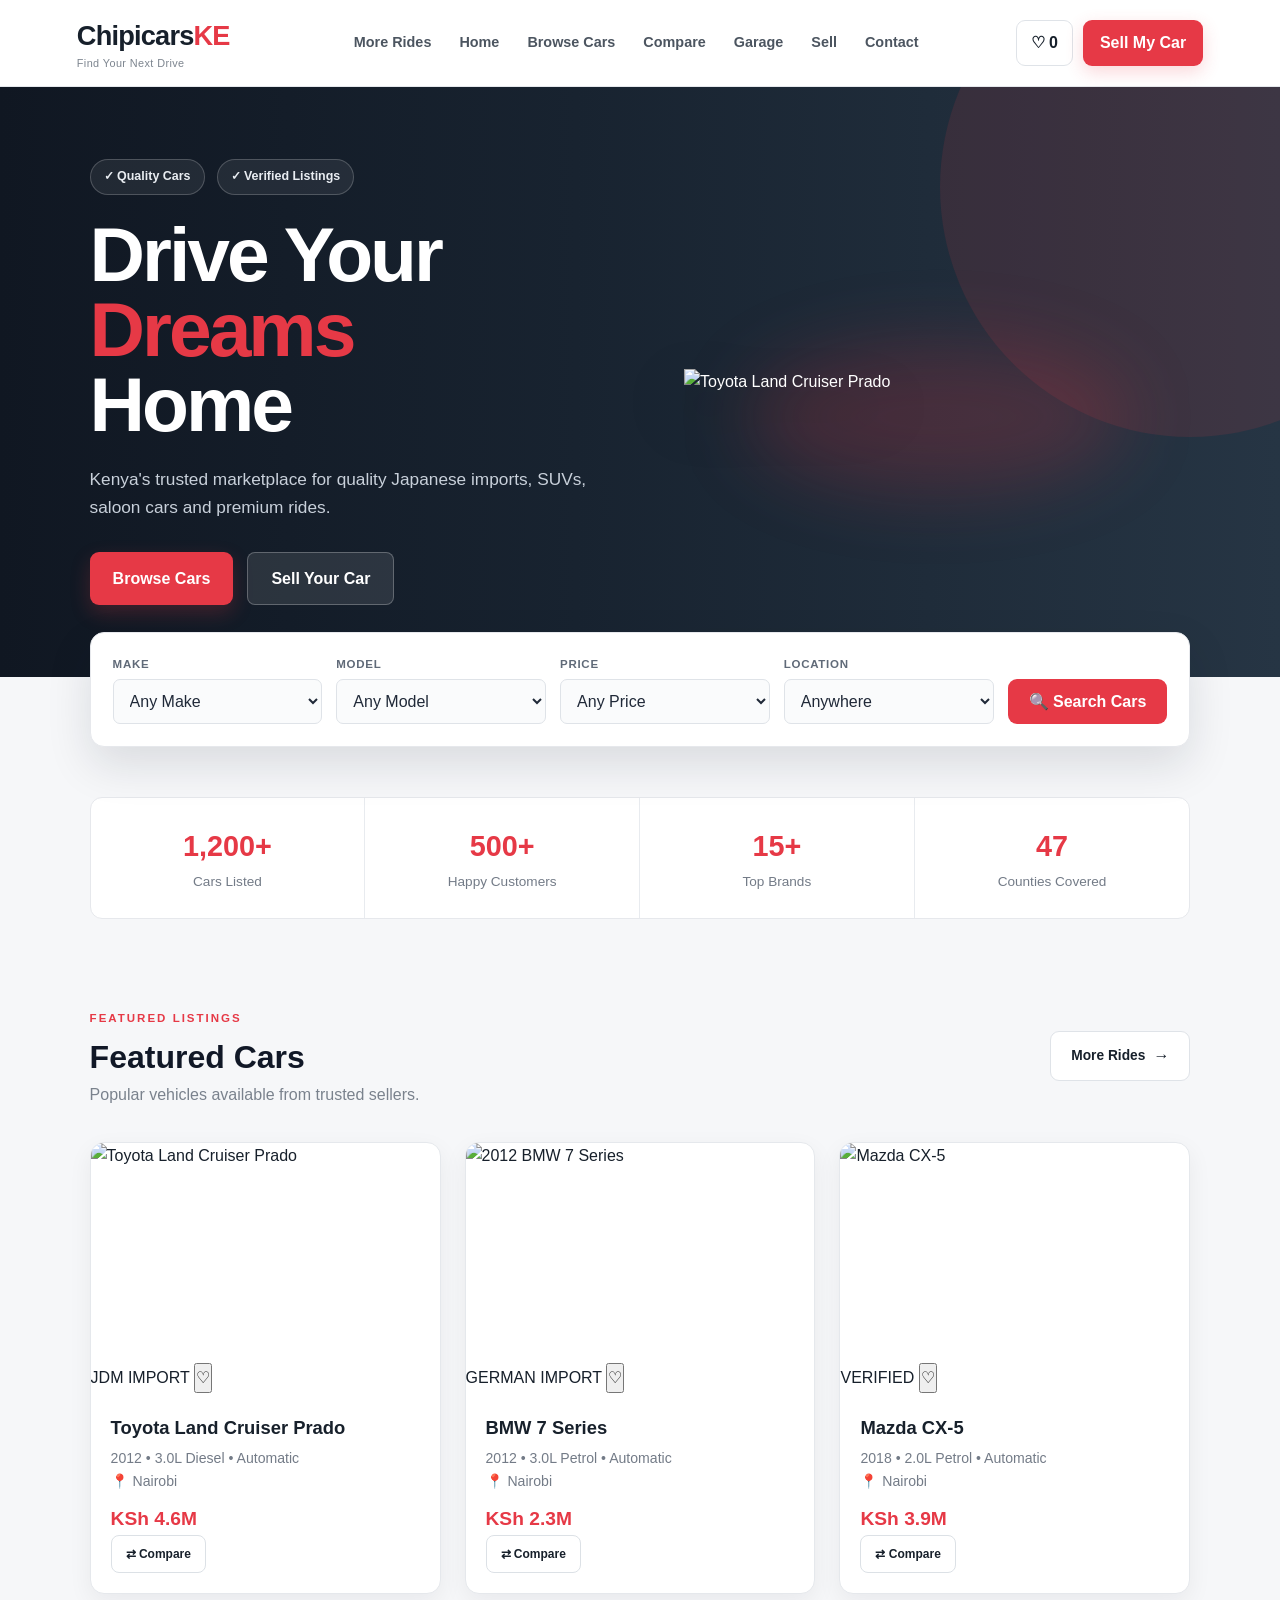
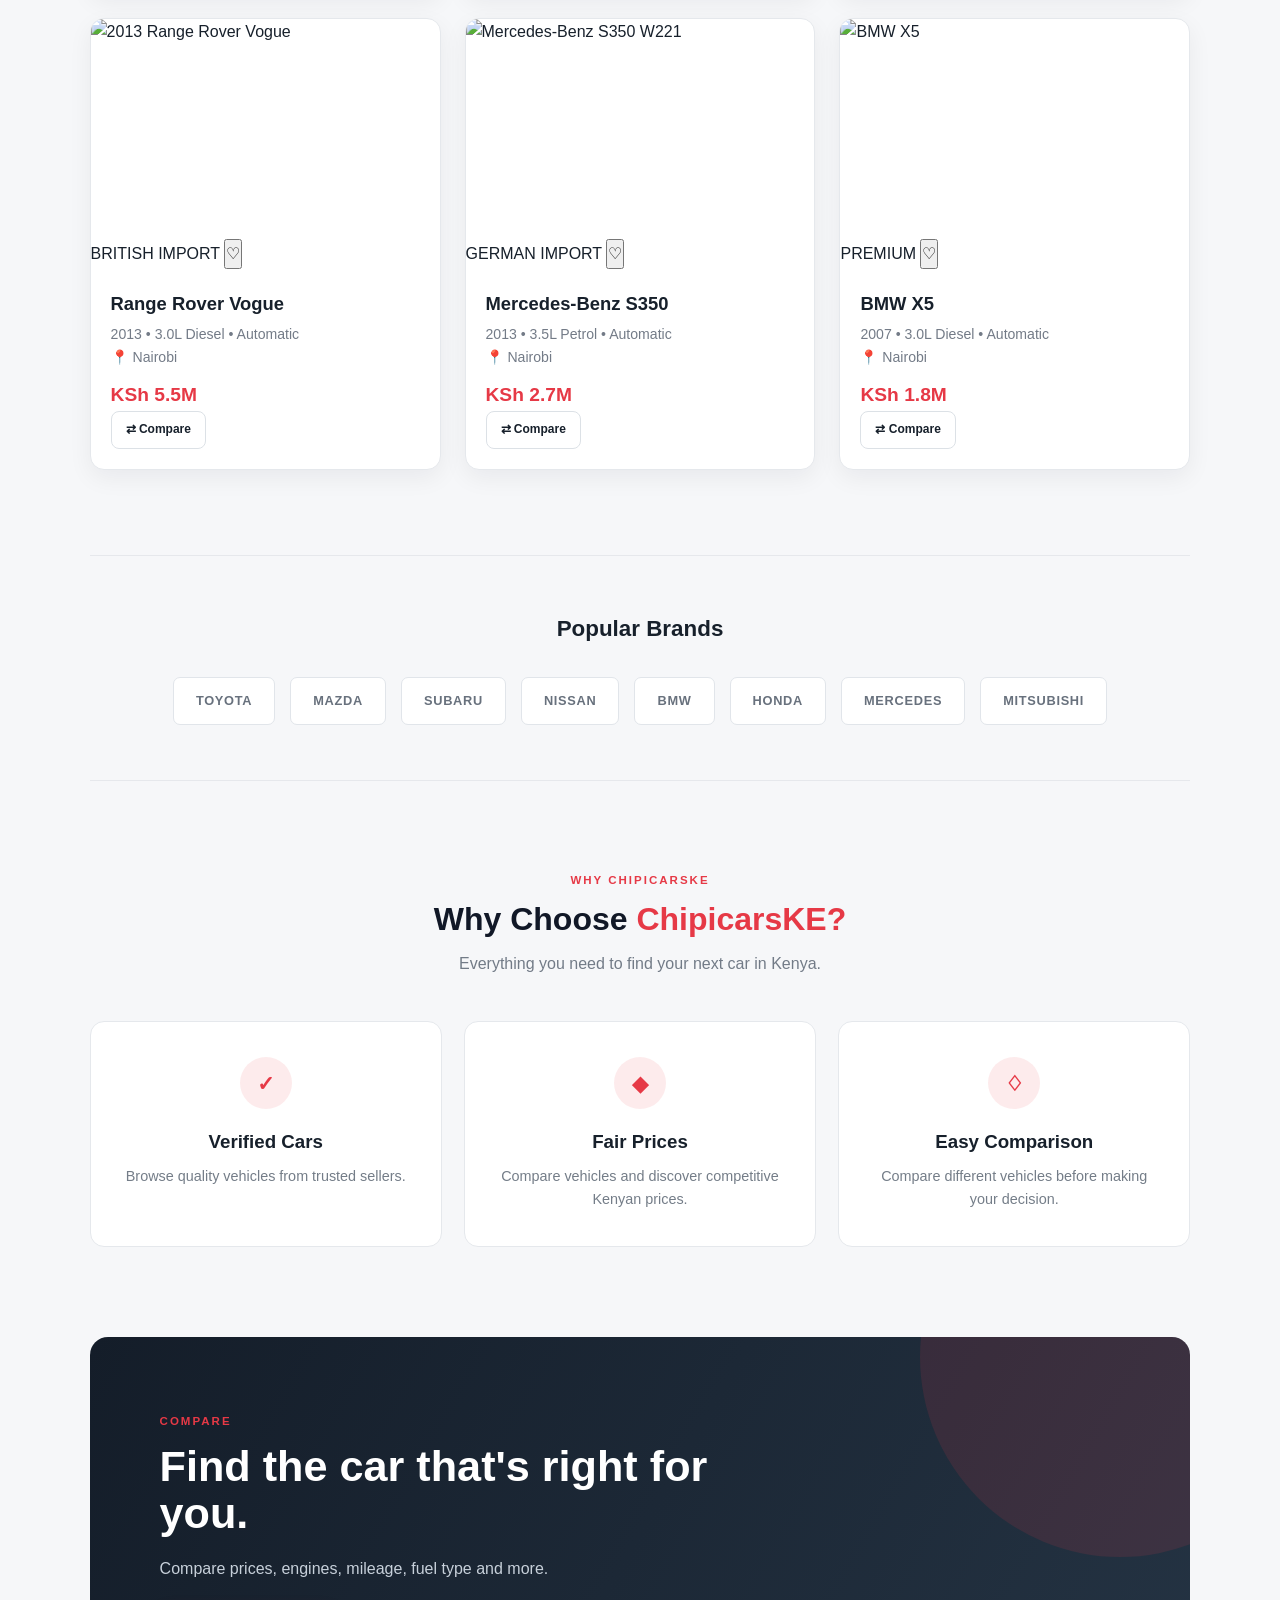
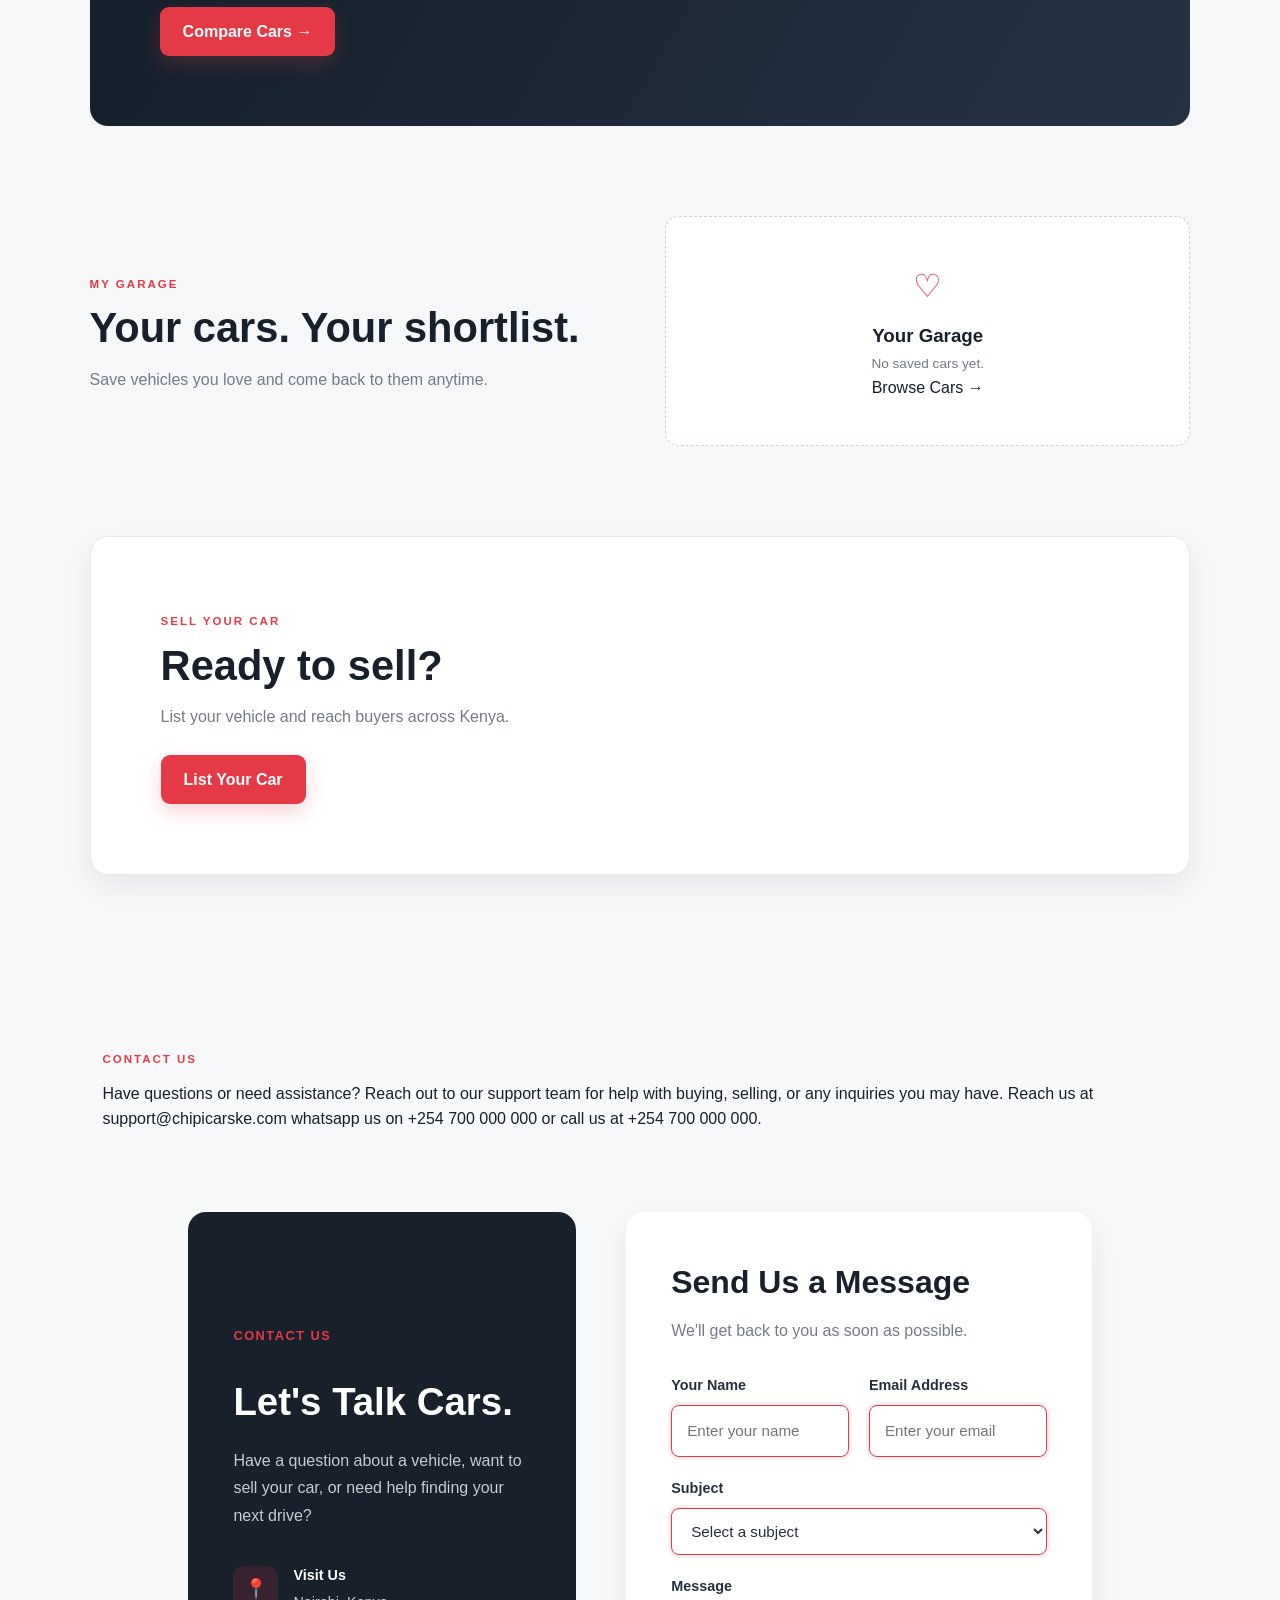
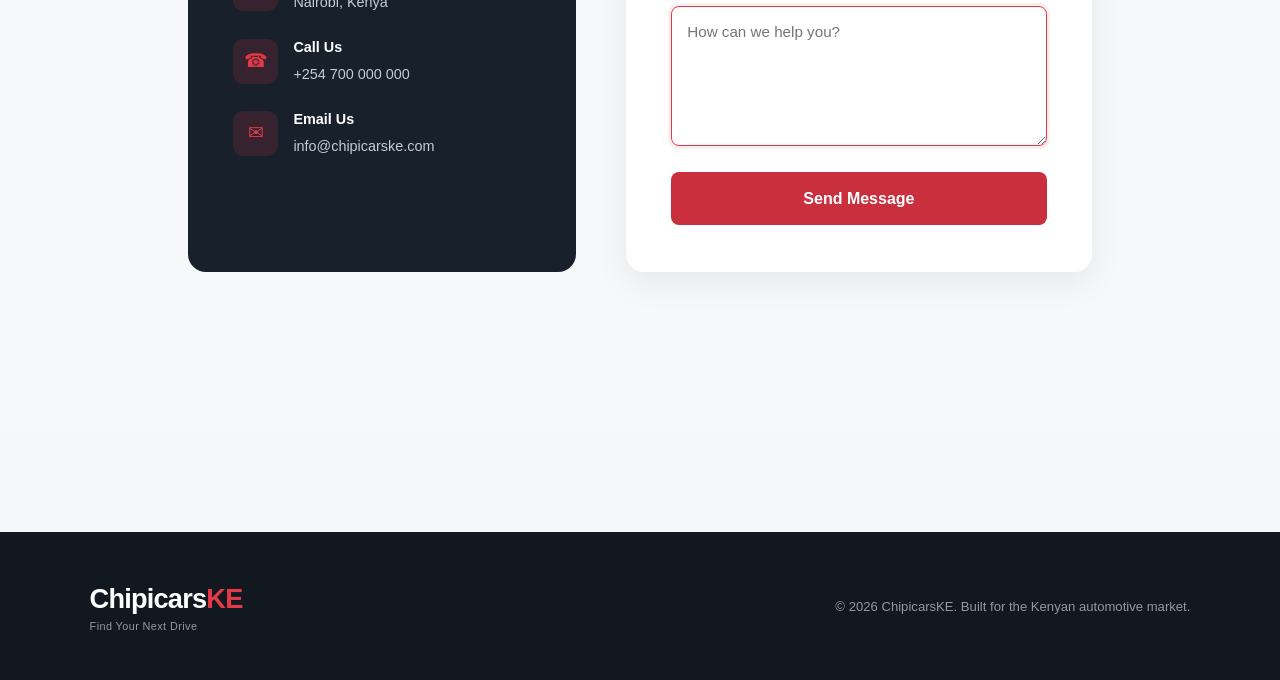
==== commit fbdc3908: "improved script.js" ====
--- a/index.html
+++ b/index.html
@@ -46,7 +46,7 @@
             Browse Cars
         </a>
 
-        <a href="#compare">
+        <a href="compare.html">
             Compare
         </a>
 
@@ -1047,7 +1047,7 @@
                 class="primary-button"
                 type="button"
             >
-                Compare Cars →
+                Compare Cars →<a href="compare.html"></a>
             </button>
 
         </div>
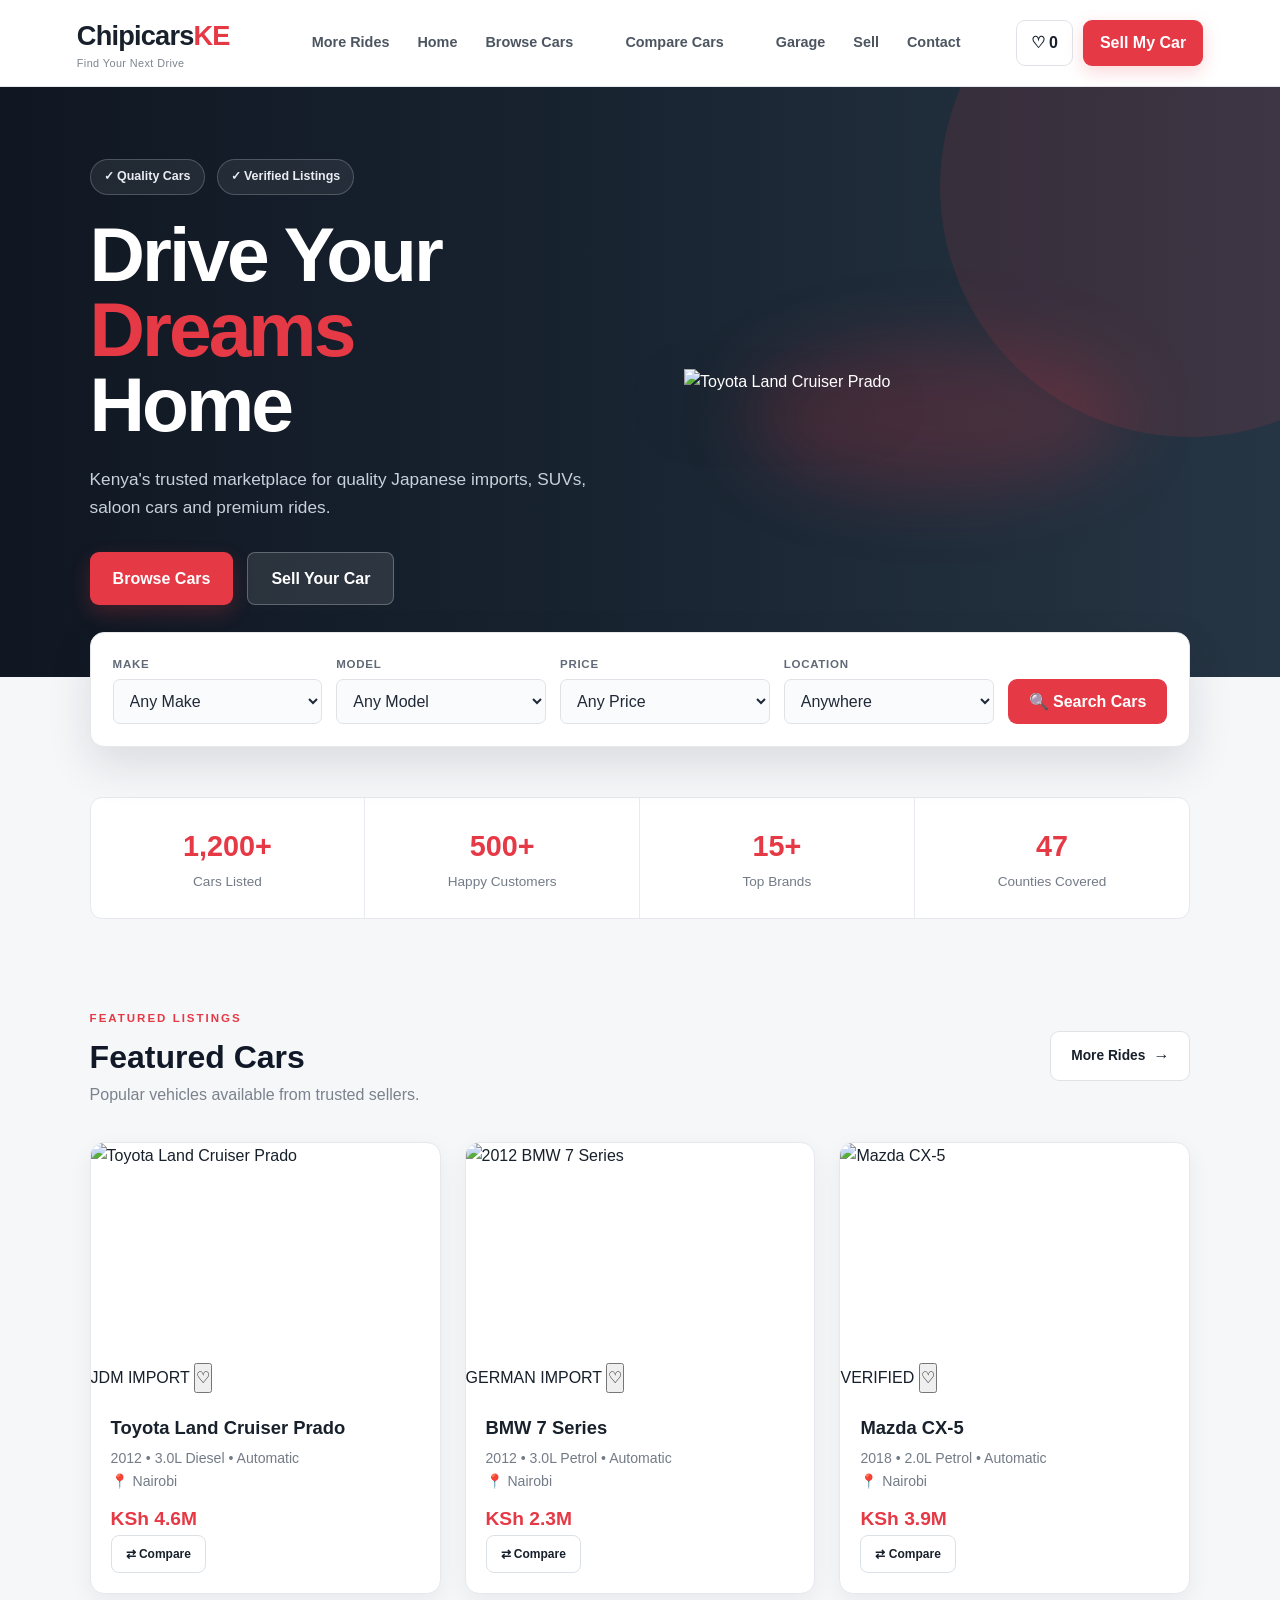
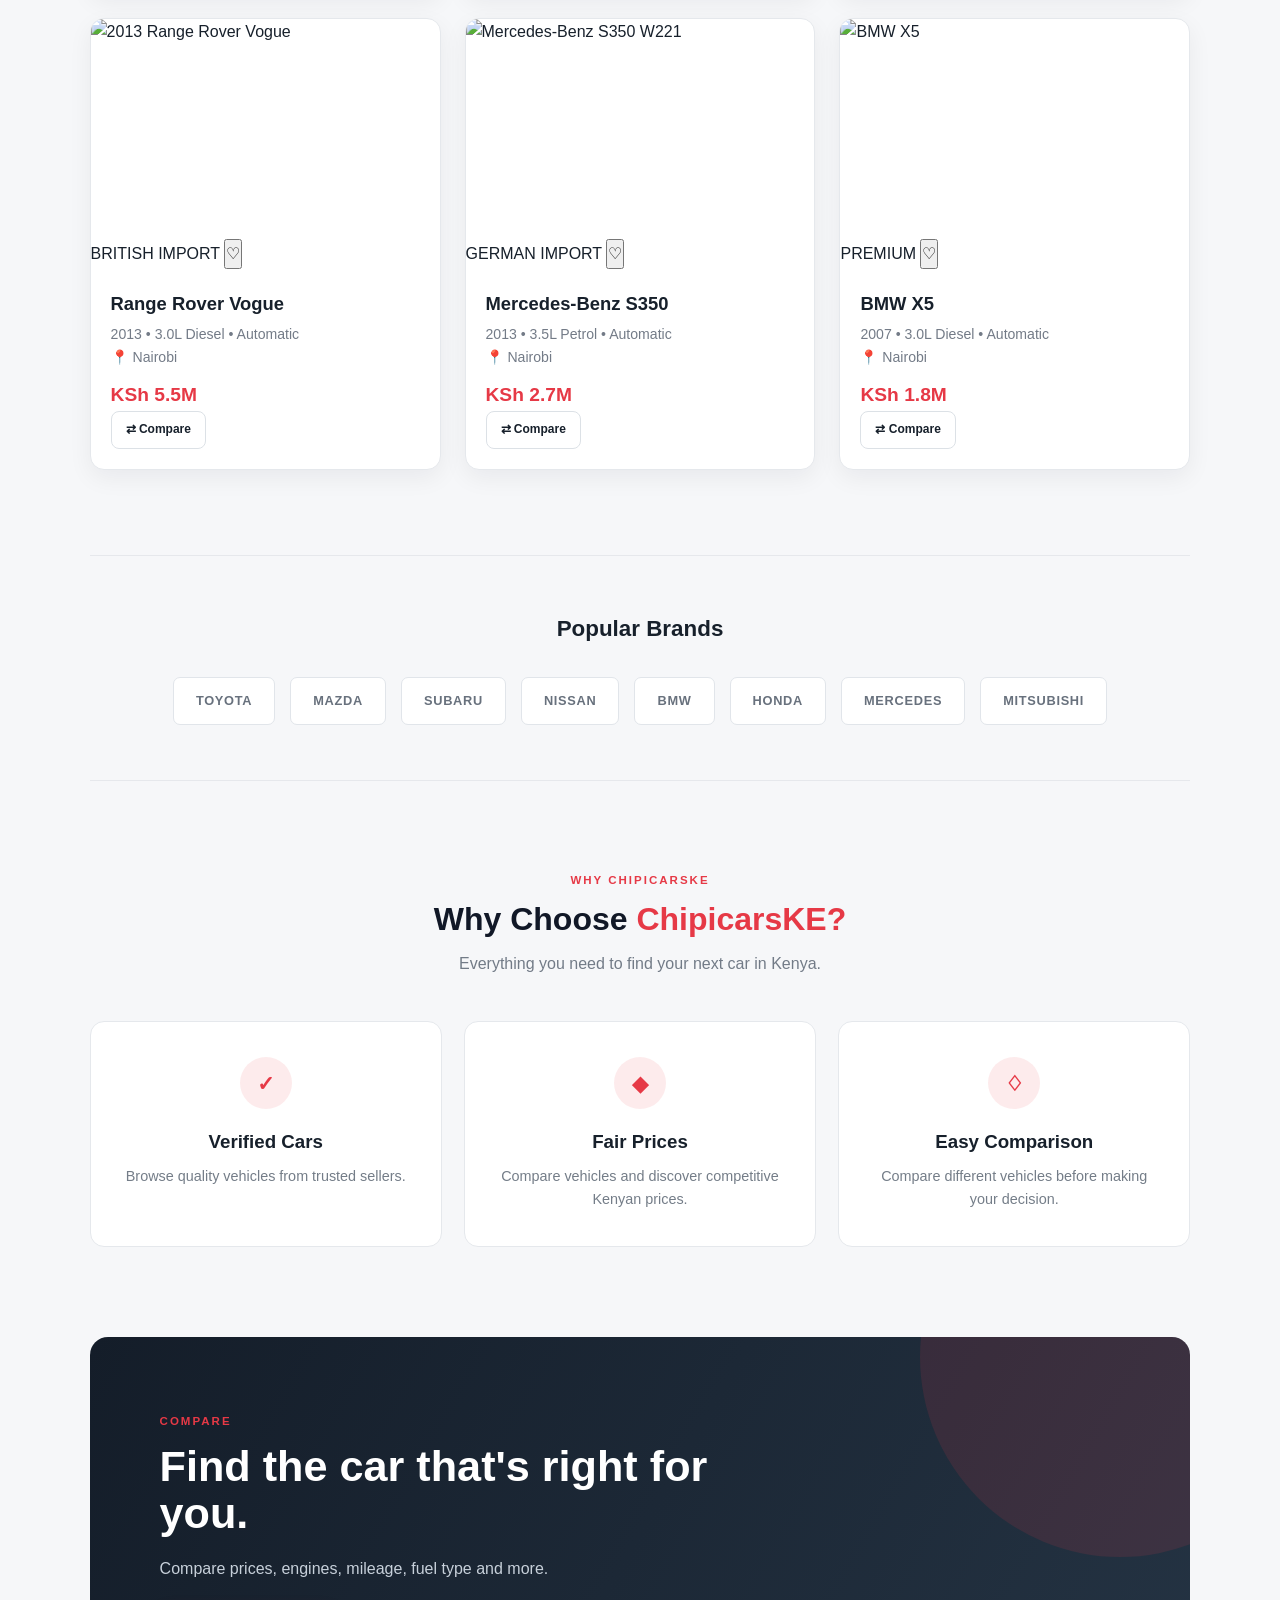
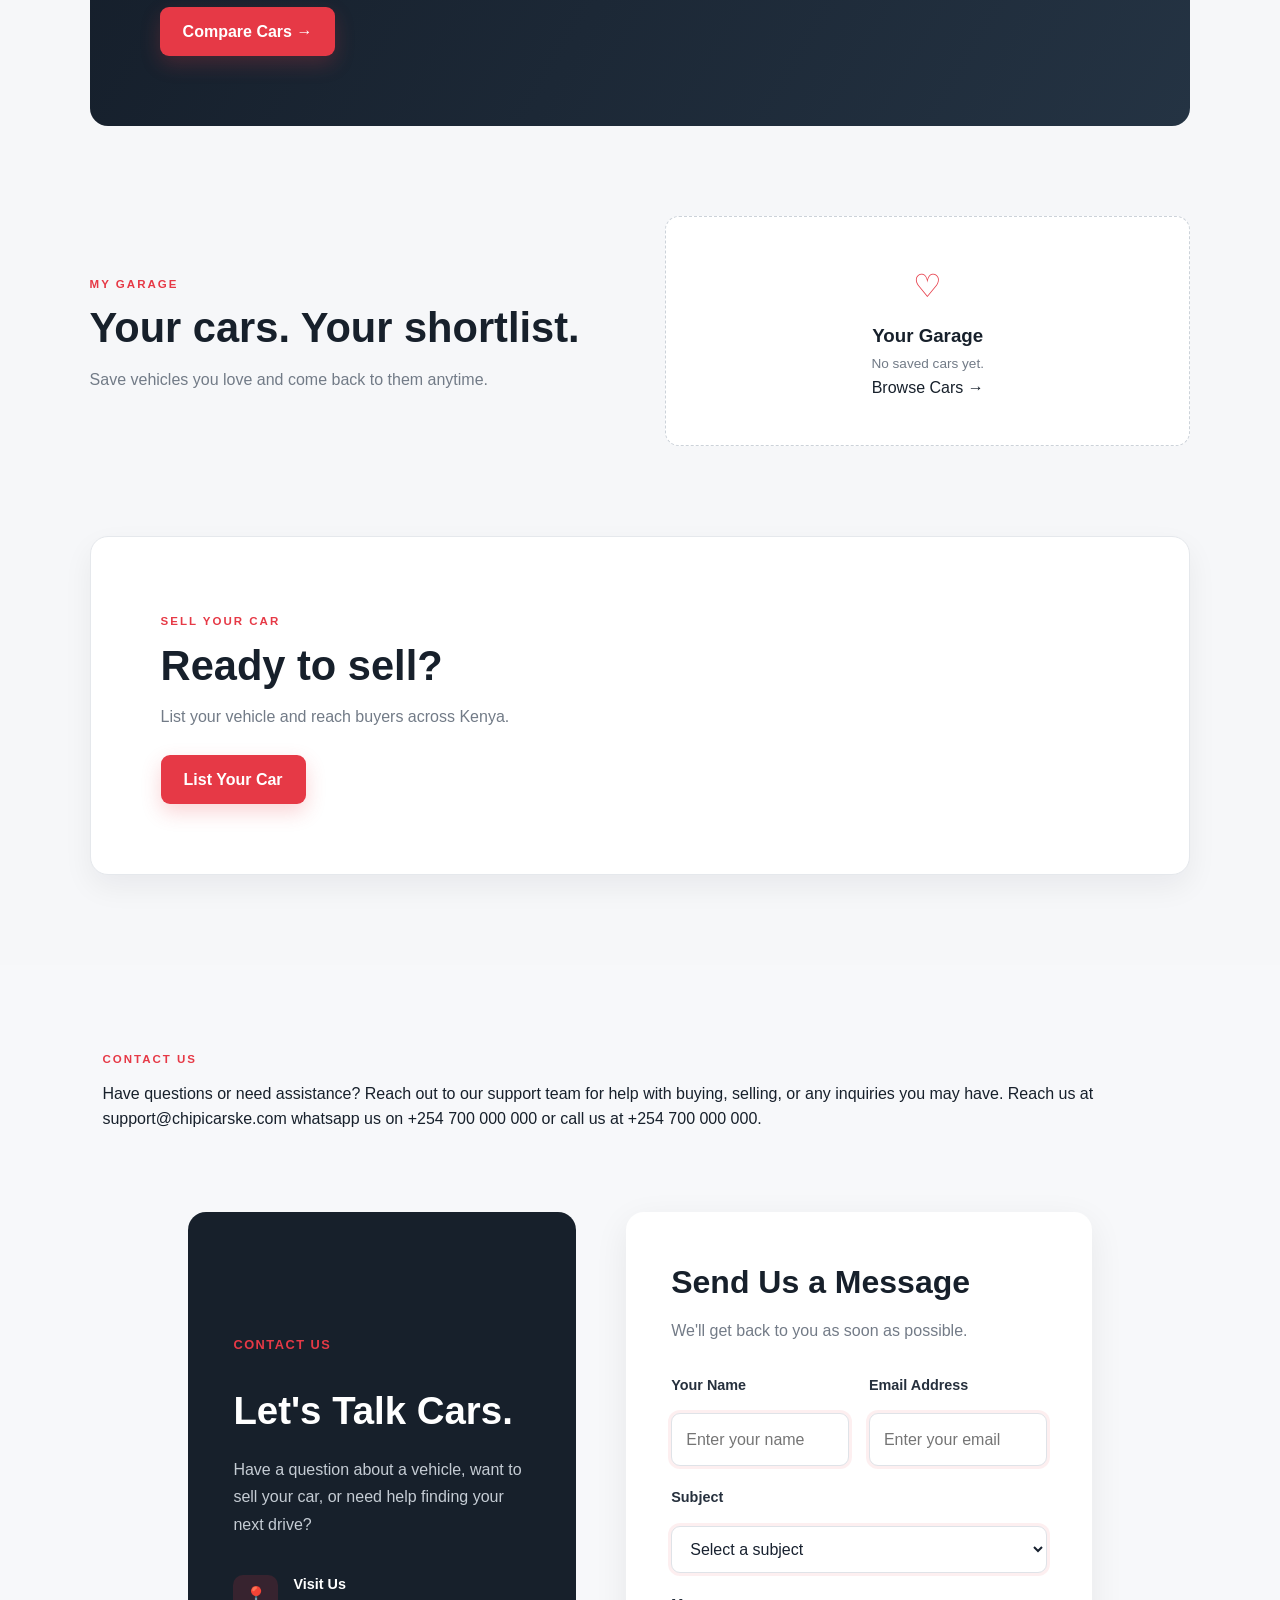
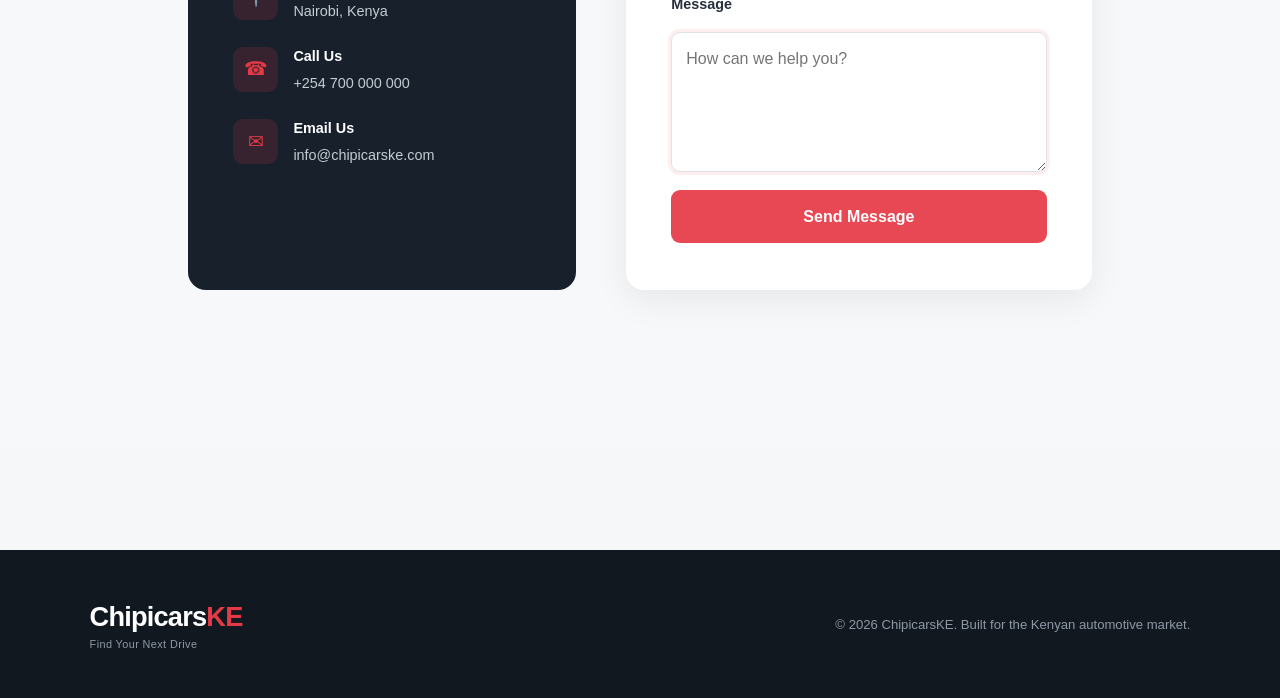
==== commit 082df7df: "reimproved script.js" ====
--- a/index.html
+++ b/index.html
@@ -46,19 +46,19 @@
             Browse Cars
         </a>
 
-        <a href="compare.html">
-            Compare
+        <a href="compare.html" class="secondary-button">
+          Compare Cars
         </a>
 
-        <a href="#garage">
+        <a href="garage.html">
             Garage
         </a>
 
-        <a href="#sell">
+        <a href="sell.html">
             Sell
         </a>
 
-        <a href="#contact">
+        <a href="contact.html">
             Contact
         </a>
 
--- a/styles.css
+++ b/styles.css
@@ -3325,4 +3325,2009 @@
 .cars-section .outline-button:active {
     transform: translateY(0);
     box-shadow: none;
+}
+/* =========================================================
+   CHIPICARSKE GARAGE
+   ========================================================= */
+
+
+/* ---------------------------------------------------------
+   GARAGE HERO
+   --------------------------------------------------------- */
+
+.garage-hero {
+    max-width: 1200px;
+    margin: 0 auto;
+    padding: 80px 30px 60px;
+
+    display: flex;
+    align-items: center;
+    justify-content: space-between;
+
+    gap: 50px;
+}
+
+.garage-hero-content {
+    max-width: 700px;
+}
+
+.garage-hero h1 {
+    margin: 15px 0;
+
+    font-size: clamp(
+        2.5rem,
+        5vw,
+        4.5rem
+    );
+
+    line-height: 1.05;
+}
+
+.garage-hero h1 span {
+    color: #e63946;
+    display: block;
+}
+
+.garage-hero p {
+    max-width: 650px;
+
+    color: #6b7280;
+
+    font-size: 1.05rem;
+
+    line-height: 1.8;
+}
+
+
+/* ---------------------------------------------------------
+   GARAGE HEART
+   --------------------------------------------------------- */
+
+.garage-hero-icon {
+    width: 180px;
+    height: 180px;
+
+    display: flex;
+    align-items: center;
+    justify-content: center;
+
+    border-radius: 50%;
+
+    background: rgba(230, 57, 70, 0.08);
+
+    flex-shrink: 0;
+}
+
+.garage-hero-icon span {
+    font-size: 5rem;
+    color: #e63946;
+
+    animation: garageHeart 2s infinite;
+}
+
+@keyframes garageHeart {
+
+    0%,
+    100% {
+        transform: scale(1);
+    }
+
+    50% {
+        transform: scale(1.08);
+    }
+
+}
+
+
+/* ---------------------------------------------------------
+   MAIN GARAGE
+   --------------------------------------------------------- */
+
+.garage-main {
+    max-width: 1200px;
+    margin: 0 auto;
+
+    padding: 40px 30px 100px;
+}
+
+.garage-heading {
+    display: flex;
+
+    align-items: flex-end;
+    justify-content: space-between;
+
+    gap: 30px;
+
+    margin-bottom: 40px;
+}
+
+.garage-heading h2 {
+    margin: 10px 0;
+
+    font-size: 2.2rem;
+}
+
+.garage-heading p {
+    color: #6b7280;
+}
+
+.garage-actions {
+    display: flex;
+    align-items: center;
+    gap: 12px;
+}
+
+
+/* ---------------------------------------------------------
+   CLEAR GARAGE
+   --------------------------------------------------------- */
+
+.clear-garage-button {
+    border: 1px solid #e63946;
+
+    background: transparent;
+    color: #e63946;
+
+    padding: 12px 18px;
+
+    border-radius: 9px;
+
+    font-weight: 700;
+
+    cursor: pointer;
+
+    transition:
+        background 0.25s ease,
+        color 0.25s ease;
+}
+
+.clear-garage-button:hover {
+    background: #e63946;
+    color: white;
+}
+
+
+/* ---------------------------------------------------------
+   GARAGE GRID
+   --------------------------------------------------------- */
+
+.garage-grid {
+    display: grid;
+
+    grid-template-columns:
+        repeat(
+            3,
+            minmax(0, 1fr)
+        );
+
+    gap: 25px;
+}
+
+
+/* ---------------------------------------------------------
+   GARAGE CARD
+   --------------------------------------------------------- */
+
+.garage-car-card {
+    overflow: hidden;
+
+    background: white;
+
+    border: 1px solid #e8eaf0;
+
+    border-radius: 18px;
+
+    box-shadow:
+        0 8px 25px
+        rgba(0, 0, 0, 0.06);
+
+    transition:
+        transform 0.3s ease,
+        box-shadow 0.3s ease;
+}
+
+.garage-car-card:hover {
+    transform: translateY(-7px);
+
+    box-shadow:
+        0 18px 40px
+        rgba(0, 0, 0, 0.11);
+}
+
+
+/* ---------------------------------------------------------
+   IMAGE
+   --------------------------------------------------------- */
+
+.garage-car-image {
+    position: relative;
+
+    height: 230px;
+
+    overflow: hidden;
+
+    background: #f1f3f6;
+}
+
+.garage-car-image img {
+    width: 100%;
+    height: 100%;
+
+    object-fit: cover;
+
+    transition:
+        transform 0.4s ease;
+}
+
+.garage-car-card:hover
+.garage-car-image img {
+    transform: scale(1.05);
+}
+
+
+/* ---------------------------------------------------------
+   REMOVE BUTTON
+   --------------------------------------------------------- */
+
+.garage-remove-button {
+    position: absolute;
+
+    top: 15px;
+    right: 15px;
+
+    width: 42px;
+    height: 42px;
+
+    border: none;
+
+    border-radius: 50%;
+
+    background: white;
+
+    color: #e63946;
+
+    font-size: 1.25rem;
+
+    cursor: pointer;
+
+    box-shadow:
+        0 5px 18px
+        rgba(0, 0, 0, 0.15);
+
+    transition:
+        transform 0.2s ease;
+}
+
+.garage-remove-button:hover {
+    transform: scale(1.1);
+}
+
+
+/* ---------------------------------------------------------
+   CARD INFO
+   --------------------------------------------------------- */
+
+.garage-car-info {
+    padding: 22px;
+}
+
+.garage-location {
+    display: inline-block;
+
+    margin-bottom: 8px;
+
+    color: #6b7280;
+
+    font-size: 0.85rem;
+}
+
+.garage-car-info h3 {
+    margin: 5px 0 10px;
+
+    font-size: 1.2rem;
+}
+
+.garage-specs {
+    color: #6b7280;
+
+    font-size: 0.9rem;
+
+    line-height: 1.5;
+}
+
+
+/* ---------------------------------------------------------
+   CARD BOTTOM
+   --------------------------------------------------------- */
+
+.garage-card-bottom {
+    display: flex;
+
+    align-items: center;
+    justify-content: space-between;
+
+    gap: 12px;
+
+    margin-top: 20px;
+}
+
+.garage-card-bottom strong {
+    color: #18212f;
+
+    font-size: 1.25rem;
+}
+
+
+/* ---------------------------------------------------------
+   COMPARE
+   --------------------------------------------------------- */
+
+.garage-compare-button {
+    padding: 9px 13px;
+
+    border: 1px solid #e63946;
+
+    border-radius: 8px;
+
+    background: transparent;
+
+    color: #e63946;
+
+    font-weight: 700;
+
+    cursor: pointer;
+
+    transition:
+        background 0.25s ease,
+        color 0.25s ease;
+}
+
+.garage-compare-button:hover {
+    background: #e63946;
+    color: white;
+}
+
+
+/* ---------------------------------------------------------
+   EMPTY GARAGE
+   --------------------------------------------------------- */
+
+.garage-empty {
+    min-height: 380px;
+
+    display: flex;
+
+    flex-direction: column;
+
+    align-items: center;
+    justify-content: center;
+
+    text-align: center;
+
+    padding: 50px;
+
+    border: 2px dashed #e0e3e8;
+
+    border-radius: 20px;
+}
+
+.empty-garage-icon {
+    width: 80px;
+    height: 80px;
+
+    display: flex;
+    align-items: center;
+    justify-content: center;
+
+    margin-bottom: 20px;
+
+    border-radius: 50%;
+
+    background: #fff1f2;
+
+    color: #e63946;
+
+    font-size: 2.5rem;
+}
+
+.garage-empty h2 {
+    margin-bottom: 10px;
+}
+
+.garage-empty p {
+    max-width: 520px;
+
+    margin-bottom: 25px;
+
+    color: #6b7280;
+
+    line-height: 1.7;
+}
+
+
+/* ---------------------------------------------------------
+   TIPS
+   --------------------------------------------------------- */
+
+.garage-tips {
+    padding: 90px 30px;
+
+    background: #f7f8fa;
+
+    text-align: center;
+}
+
+.garage-tips .section-title {
+    max-width: 700px;
+
+    margin: 0 auto 45px;
+}
+
+.garage-tip-grid {
+    max-width: 1100px;
+
+    margin: 0 auto;
+
+    display: grid;
+
+    grid-template-columns:
+        repeat(
+            3,
+            1fr
+        );
+
+    gap: 25px;
+}
+
+.garage-tip {
+    padding: 35px 25px;
+
+    background: white;
+
+    border-radius: 16px;
+
+    border: 1px solid #e8eaf0;
+
+    transition:
+        transform 0.3s ease;
+}
+
+.garage-tip:hover {
+    transform: translateY(-5px);
+}
+
+.garage-tip-icon {
+    width: 55px;
+    height: 55px;
+
+    margin: 0 auto 18px;
+
+    display: flex;
+    align-items: center;
+    justify-content: center;
+
+    border-radius: 50%;
+
+    background: #fff1f2;
+
+    color: #e63946;
+
+    font-size: 1.5rem;
+
+    font-weight: 800;
+}
+
+.garage-tip h3 {
+    margin-bottom: 10px;
+}
+
+.garage-tip p {
+    color: #6b7280;
+
+    line-height: 1.7;
+}
+
+
+/* ---------------------------------------------------------
+   ACTIVE NAVIGATION
+   --------------------------------------------------------- */
+
+.navbar nav a.active {
+    color: #e63946;
+}
+
+
+/* ---------------------------------------------------------
+   MOBILE
+   --------------------------------------------------------- */
+
+@media (max-width: 900px) {
+
+    .garage-hero {
+        flex-direction: column;
+
+        align-items: flex-start;
+    }
+
+    .garage-hero-icon {
+        width: 120px;
+        height: 120px;
+    }
+
+    .garage-hero-icon span {
+        font-size: 3.5rem;
+    }
+
+    .garage-heading {
+        flex-direction: column;
+
+        align-items: flex-start;
+    }
+
+    .garage-grid {
+        grid-template-columns:
+            repeat(
+                2,
+                minmax(0, 1fr)
+            );
+    }
+
+    .garage-tip-grid {
+        grid-template-columns:
+            1fr;
+    }
+
+}
+
+
+@media (max-width: 600px) {
+
+    .garage-hero {
+        padding:
+            55px 20px 35px;
+    }
+
+    .garage-main {
+        padding:
+            30px 20px 70px;
+    }
+
+    .garage-grid {
+        grid-template-columns: 1fr;
+    }
+
+    .garage-actions {
+        width: 100%;
+
+        flex-direction: column;
+
+        align-items: stretch;
+    }
+
+    .garage-actions a,
+    .clear-garage-button {
+        text-align: center;
+        width: 100%;
+    }
+
+    .garage-card-bottom {
+        flex-direction: column;
+
+        align-items: flex-start;
+    }
+
+    .garage-compare-button {
+        width: 100%;
+    }
+
+}
+/* =========================================================
+   CHIPICARSKE SELL PAGE
+   ========================================================= */
+
+.sell-hero {
+    max-width: 1200px;
+    margin: auto;
+
+    padding: 80px 30px;
+
+    display: grid;
+    grid-template-columns: 1.5fr 0.8fr;
+
+    align-items: center;
+
+    gap: 60px;
+}
+
+.sell-hero-content h1 {
+    margin: 15px 0;
+
+    font-size: clamp(
+        2.7rem,
+        5vw,
+        4.5rem
+    );
+
+    line-height: 1.05;
+}
+
+.sell-hero-content h1 span {
+    display: block;
+    color: #e63946;
+}
+
+.sell-hero-content > p {
+    max-width: 650px;
+
+    color: #6b7280;
+
+    line-height: 1.8;
+
+    font-size: 1.05rem;
+}
+
+.sell-hero-points {
+    margin-top: 30px;
+
+    display: grid;
+
+    gap: 12px;
+}
+
+.sell-hero-points div {
+    display: flex;
+
+    align-items: center;
+
+    gap: 10px;
+
+    font-weight: 600;
+}
+
+.sell-hero-points span {
+    display: flex;
+
+    align-items: center;
+    justify-content: center;
+
+    width: 25px;
+    height: 25px;
+
+    border-radius: 50%;
+
+    background: #fff1f2;
+
+    color: #e63946;
+}
+
+
+/* =========================================================
+   HERO CARD
+   ========================================================= */
+
+.sell-hero-card {
+    padding: 40px;
+
+    border-radius: 22px;
+
+    background: #18212f;
+
+    color: white;
+
+    text-align: center;
+
+    box-shadow:
+        0 25px 60px
+        rgba(24, 33, 47, 0.2);
+}
+
+.sell-hero-card-icon {
+    width: 80px;
+    height: 80px;
+
+    margin: auto auto 20px;
+
+    display: flex;
+
+    align-items: center;
+    justify-content: center;
+
+    border-radius: 50%;
+
+    background: rgba(255,255,255,0.1);
+
+    font-size: 2.5rem;
+}
+
+.sell-hero-card h3 {
+    font-size: 1.5rem;
+
+    margin-bottom: 10px;
+}
+
+.sell-hero-card p {
+    color: #cbd5e1;
+
+    line-height: 1.7;
+}
+
+
+/* =========================================================
+   SELL PAGE LAYOUT
+   ========================================================= */
+
+.sell-page {
+    max-width: 1200px;
+
+    margin: auto;
+
+    padding: 30px;
+
+    display: grid;
+
+    grid-template-columns:
+        minmax(0, 1.5fr)
+        minmax(300px, 0.7fr);
+
+    gap: 40px;
+
+    align-items: start;
+}
+
+.sell-form-wrapper {
+    background: white;
+
+    border: 1px solid #e7e9ee;
+
+    border-radius: 20px;
+
+    padding: 35px;
+
+    box-shadow:
+        0 10px 35px
+        rgba(0,0,0,0.05);
+}
+
+.sell-form-header {
+    padding-bottom: 30px;
+
+    border-bottom: 1px solid #eceef2;
+
+    margin-bottom: 30px;
+}
+
+.sell-form-header h2 {
+    margin: 10px 0;
+
+    font-size: 2rem;
+}
+
+.sell-form-header p {
+    color: #6b7280;
+}
+
+
+/* =========================================================
+   FORM SECTIONS
+   ========================================================= */
+
+.sell-form-section {
+    padding: 30px 0;
+
+    border-bottom: 1px solid #eceef2;
+}
+
+.sell-form-section h3 {
+    margin-bottom: 5px;
+
+    font-size: 1.25rem;
+}
+
+.form-section-description {
+    color: #6b7280;
+
+    font-size: 0.9rem;
+
+    margin-bottom: 25px;
+}
+
+.sell-form-grid {
+    display: grid;
+
+    grid-template-columns:
+        repeat(2, minmax(0, 1fr));
+
+    gap: 20px;
+}
+
+.form-group {
+    display: flex;
+
+    flex-direction: column;
+
+    gap: 8px;
+}
+
+.form-group label {
+    font-weight: 700;
+
+    font-size: 0.9rem;
+}
+
+.form-group input,
+.form-group select,
+.form-group textarea {
+    width: 100%;
+
+    padding: 13px 14px;
+
+    border: 1px solid #dfe3e8;
+
+    border-radius: 9px;
+
+    background: white;
+
+    color: #18212f;
+
+    font: inherit;
+
+    outline: none;
+
+    transition:
+        border-color 0.2s ease,
+        box-shadow 0.2s ease;
+}
+
+.form-group textarea {
+    resize: vertical;
+
+    min-height: 140px;
+}
+
+.form-group input:focus,
+.form-group select:focus,
+.form-group textarea:focus {
+    border-color: #e63946;
+
+    box-shadow:
+        0 0 0 3px
+        rgba(230,57,70,0.1);
+}
+
+.form-group small {
+    color: #8a919b;
+
+    line-height: 1.5;
+}
+
+
+/* =========================================================
+   AGREEMENT
+   ========================================================= */
+
+.sell-agreement {
+    padding: 25px 0;
+}
+
+.sell-agreement label {
+    display: flex;
+
+    align-items: flex-start;
+
+    gap: 12px;
+
+    cursor: pointer;
+
+    color: #555d68;
+
+    line-height: 1.6;
+}
+
+.sell-agreement input {
+    margin-top: 5px;
+
+    accent-color: #e63946;
+}
+
+
+/* =========================================================
+   SUBMIT
+   ========================================================= */
+
+.sell-submit-area {
+    text-align: center;
+
+    padding-top: 10px;
+}
+
+.sell-submit-button {
+    border: none;
+
+    cursor: pointer;
+
+    font-size: 1rem;
+}
+
+.sell-submit-area p {
+    margin-top: 12px;
+
+    color: #8a919b;
+
+    font-size: 0.85rem;
+}
+
+.sell-message {
+    display: none;
+
+    margin-top: 20px;
+
+    padding: 15px;
+
+    border-radius: 9px;
+
+    text-align: center;
+}
+
+.sell-message.success {
+    display: block;
+
+    background: #ecfdf3;
+
+    color: #16834b;
+}
+
+
+/* =========================================================
+   LISTING PREVIEW
+   ========================================================= */
+
+.listing-preview {
+    position: sticky;
+
+    top: 30px;
+}
+
+.listing-preview > h2 {
+    margin: 10px 0 20px;
+}
+
+.preview-card {
+    overflow: hidden;
+
+    border-radius: 18px;
+
+    background: white;
+
+    border: 1px solid #e7e9ee;
+
+    box-shadow:
+        0 10px 30px
+        rgba(0,0,0,0.07);
+}
+
+.preview-image {
+    position: relative;
+
+    height: 220px;
+
+    background: #eef0f3;
+
+    display: flex;
+
+    align-items: center;
+    justify-content: center;
+
+    overflow: hidden;
+}
+
+.preview-image img {
+    width: 100%;
+    height: 100%;
+
+    object-fit: cover;
+}
+
+.preview-image span {
+    position: absolute;
+
+    top: 15px;
+    left: 15px;
+
+    padding: 7px 10px;
+
+    border-radius: 5px;
+
+    background: #18212f;
+
+    color: white;
+
+    font-size: 0.7rem;
+
+    font-weight: 800;
+}
+
+.preview-info {
+    padding: 22px;
+}
+
+.preview-location {
+    color: #6b7280;
+
+    font-size: 0.85rem;
+}
+
+.preview-info h3 {
+    margin: 8px 0;
+
+    font-size: 1.25rem;
+}
+
+.preview-info > p:not(.preview-location) {
+    color: #6b7280;
+
+    font-size: 0.9rem;
+}
+
+.preview-info strong {
+    display: block;
+
+    margin-top: 18px;
+
+    color: #18212f;
+
+    font-size: 1.4rem;
+}
+
+
+/* =========================================================
+   PREVIEW NOTE
+   ========================================================= */
+
+.preview-note {
+    margin-top: 20px;
+
+    padding: 22px;
+
+    border-radius: 14px;
+
+    background: #fff8f8;
+
+    border: 1px solid #ffe0e3;
+}
+
+.preview-note strong {
+    color: #e63946;
+}
+
+.preview-note p {
+    color: #6b7280;
+
+    line-height: 1.6;
+
+    font-size: 0.9rem;
+}
+
+
+/* =========================================================
+   SELL HOW IT WORKS
+   ========================================================= */
+
+.sell-how {
+    margin-top: 80px;
+
+    padding: 90px 30px;
+
+    background: #f7f8fa;
+
+    text-align: center;
+}
+
+.sell-how .section-title {
+    max-width: 650px;
+
+    margin: auto auto 50px;
+}
+
+.sell-steps {
+    max-width: 1100px;
+
+    margin: auto;
+
+    display: grid;
+
+    grid-template-columns:
+        repeat(3, 1fr);
+
+    gap: 25px;
+}
+
+.sell-steps article {
+    padding: 35px 25px;
+
+    background: white;
+
+    border-radius: 16px;
+
+    border: 1px solid #e7e9ee;
+}
+
+.sell-steps article > span {
+    display: flex;
+
+    align-items: center;
+    justify-content: center;
+
+    width: 55px;
+    height: 55px;
+
+    margin: auto auto 20px;
+
+    border-radius: 50%;
+
+    background: #fff1f2;
+
+    color: #e63946;
+
+    font-weight: 800;
+}
+
+.sell-steps h3 {
+    margin-bottom: 10px;
+}
+
+.sell-steps p {
+    color: #6b7280;
+
+    line-height: 1.7;
+}
+
+
+/* =========================================================
+   RESPONSIVE
+   ========================================================= */
+
+@media (max-width: 950px) {
+
+    .sell-hero {
+        grid-template-columns: 1fr;
+
+    }
+
+    .sell-hero-card {
+        max-width: 500px;
+    }
+
+    .sell-page {
+        grid-template-columns: 1fr;
+    }
+
+    .listing-preview {
+        position: static;
+    }
+
+}
+
+
+@media (max-width: 650px) {
+
+    .sell-hero {
+        padding:
+            55px 20px;
+    }
+
+    .sell-page {
+        padding: 20px;
+    }
+
+    .sell-form-wrapper {
+        padding: 25px 20px;
+    }
+
+    .sell-form-grid {
+        grid-template-columns: 1fr;
+    }
+
+    .sell-steps {
+        grid-template-columns: 1fr;
+    }
+
+}
+
+/* =========================================================
+CHIPICARSKE CONTACT PAGE
+========================================================= */
+
+/* =========================================================
+CONTACT HERO
+========================================================= */
+
+.contact-hero {
+max-width: 1200px;
+
+margin: auto;
+
+padding: 80px 30px;
+
+display: grid;
+
+grid-template-columns:
+    1.5fr
+    0.8fr;
+
+align-items: center;
+
+gap: 60px;
+
+}
+
+.contact-hero-content h1 {
+margin: 15px 0;
+
+font-size: clamp(
+    2.8rem,
+    5vw,
+    4.5rem
+);
+
+line-height: 1.05;
+
+}
+
+.contact-hero-content h1 span {
+display: block;
+
+color: #e63946;
+
+}
+
+.contact-hero-content > p {
+max-width: 650px;
+
+color: #6b7280;
+
+font-size: 1.05rem;
+
+line-height: 1.8;
+
+}
+
+.contact-hero-actions {
+display: flex;
+
+gap: 12px;
+
+margin-top: 30px;
+
+}
+
+.contact-hero-actions a {
+text-decoration: none;
+}
+
+/* =========================================================
+HERO CARD
+========================================================= */
+
+.contact-hero-card {
+padding: 45px 35px;
+
+border-radius: 22px;
+
+background: #18212f;
+
+color: white;
+
+text-align: center;
+
+box-shadow:
+    0 25px 60px
+    rgba(24, 33, 47, 0.2);
+
+}
+
+.contact-hero-icon {
+width: 80px;
+height: 80px;
+
+margin: auto auto 20px;
+
+display: flex;
+
+align-items: center;
+justify-content: center;
+
+border-radius: 50%;
+
+background:
+    rgba(255,255,255,0.1);
+
+font-size: 2.3rem;
+
+}
+
+.contact-hero-card h3 {
+margin-bottom: 10px;
+
+font-size: 1.5rem;
+
+}
+
+.contact-hero-card p {
+color: #cbd5e1;
+
+line-height: 1.7;
+
+margin-bottom: 20px;
+
+}
+
+.contact-hero-card strong {
+color: white;
+}
+
+/* =========================================================
+CONTACT DETAILS
+========================================================= */
+
+.contact-details-section {
+max-width: 1200px;
+
+margin: auto;
+
+padding: 40px 30px 90px;
+
+}
+
+.contact-details-section
+.section-title {
+max-width: 650px;
+
+margin-bottom: 45px;
+
+}
+
+.contact-info-grid {
+display: grid;
+
+grid-template-columns:
+    repeat(
+        4,
+        minmax(0, 1fr)
+    );
+
+gap: 20px;
+
+}
+
+.contact-info-card {
+padding: 28px;
+
+background: white;
+
+border: 1px solid #e7e9ee;
+
+border-radius: 16px;
+
+transition:
+    transform 0.3s ease,
+    box-shadow 0.3s ease;
+
+}
+
+.contact-info-card {
+transform: translateY(-5px);
+
+box-shadow:
+    0 15px 35px
+    rgba(0,0,0,0.08);
+
+}
+
+.contact-card-icon {
+width: 52px;
+height: 52px;
+
+display: flex;
+
+align-items: center;
+justify-content: center;
+
+margin-bottom: 20px;
+
+border-radius: 12px;
+
+background: #fff1f2;
+
+color: #e63946;
+
+font-size: 1.4rem;
+
+}
+
+.contact-info-card > span {
+color: #e63946;
+
+font-size: 0.7rem;
+
+font-weight: 800;
+
+letter-spacing: 1px;
+
+}
+
+.contact-info-card h3 {
+margin: 9px 0;
+
+font-size: 1.05rem;
+
+word-break: break-word;
+
+}
+
+.contact-info-card p {
+min-height: 55px;
+
+color: #6b7280;
+
+line-height: 1.6;
+
+font-size: 0.9rem;
+
+}
+
+.contact-info-card a {
+display: inline-block;
+
+margin-top: 12px;
+
+color: #e63946;
+
+font-weight: 700;
+
+text-decoration: none;
+
+}
+
+/* =========================================================
+MAIN CONTACT AREA
+========================================================= */
+
+.contact-main-section {
+max-width: 1200px;
+
+margin: auto;
+
+padding: 0 30px 100px;
+
+display: grid;
+
+grid-template-columns:
+    1.2fr
+    0.8fr;
+
+gap: 40px;
+
+align-items: start;
+
+}
+
+/* =========================================================
+CONTACT FORM
+========================================================= */
+
+.contact-form-wrapper {
+padding: 35px;
+
+background: white;
+
+border: 1px solid #e7e9ee;
+
+border-radius: 20px;
+
+box-shadow:
+    0 10px 35px
+    rgba(0,0,0,0.05);
+
+}
+
+.contact-form-wrapper h2 {
+margin: 10px 0;
+
+font-size: 2rem;
+
+}
+
+.contact-form-intro {
+color: #6b7280;
+
+margin-bottom: 30px;
+
+line-height: 1.7;
+
+}
+
+.contact-form-row {
+display: grid;
+
+grid-template-columns:
+    repeat(2, 1fr);
+
+gap: 20px;
+
+}
+
+.contact-form-wrapper
+.form-group {
+margin-bottom: 20px;
+}
+
+.contact-form-wrapper
+.form-group input,
+.contact-form-wrapper
+.form-group select,
+.contact-form-wrapper
+.form-group textarea {
+width: 100%;
+
+padding: 14px;
+
+border: 1px solid #dfe3e8;
+
+border-radius: 9px;
+
+background: white;
+
+font: inherit;
+
+color: #18212f;
+
+outline: none;
+
+transition:
+    border-color 0.2s ease,
+    box-shadow 0.2s ease;
+
+}
+
+.contact-form-wrapper
+.form-group textarea {
+resize: vertical;
+}
+
+.contact-form-wrapper
+.form-group input,
+.contact-form-wrapper
+.form-group select,
+.contact-form-wrapper
+.form-group textarea {
+border-color: #e63946;
+
+box-shadow:
+    0 0 0 3px
+    rgba(230,57,70,0.1);
+
+}
+
+.contact-form-wrapper
+.form-group small {
+display: block;
+
+margin-top: 6px;
+
+color: #8a919b;
+
+text-align: right;
+
+}
+
+.contact-submit {
+width: 100%;
+
+padding: 14px 20px;
+
+border: none;
+
+border-radius: 9px;
+
+background: #e63946;
+
+color: white;
+
+font: inherit;
+
+font-weight: 800;
+
+cursor: pointer;
+
+transition:
+    transform 0.2s ease,
+    opacity 0.2s ease;
+
+}
+
+.contact-submit {
+transform: translateY(-2px);
+
+opacity: 0.92;
+
+}
+
+/* =========================================================
+FORM MESSAGE
+========================================================= */
+
+.contact-form-message {
+display: none;
+
+margin-top: 20px;
+
+padding: 15px;
+
+border-radius: 9px;
+
+line-height: 1.5;
+
+text-align: center;
+
+}
+
+.contact-form-message.success {
+display: block;
+
+background: #ecfdf3;
+
+color: #16834b;
+
+}
+
+.contact-form-message.error {
+display: block;
+
+background: #fff1f2;
+
+color: #c62838;
+
+}
+
+/* =========================================================
+LOCATION
+========================================================= */
+
+.contact-location-wrapper {
+display: flex;
+
+flex-direction: column;
+
+gap: 20px;
+
+}
+
+.location-card,
+.hours-card,
+.contact-quick-links {
+padding: 30px;
+
+background: white;
+
+border: 1px solid #e7e9ee;
+
+border-radius: 18px;
+
+}
+
+.location-card h2 {
+margin: 10px 0 20px;
+}
+
+.map-placeholder {
+min-height: 230px;
+
+margin-bottom: 20px;
+
+border-radius: 14px;
+
+background:
+    linear-gradient(
+        135deg,
+        #eef1f4,
+        #dfe4e8
+    );
+
+display: flex;
+
+flex-direction: column;
+
+align-items: center;
+justify-content: center;
+
+text-align: center;
+
+color: #18212f;
+
+}
+
+.map-pin {
+font-size: 3rem;
+
+margin-bottom: 8px;
+
+}
+
+.map-placeholder span {
+color: #6b7280;
+
+margin-top: 5px;
+
+}
+
+.location-card > p {
+color: #6b7280;
+
+line-height: 1.7;
+
+}
+
+/* =========================================================
+BUSINESS HOURS
+========================================================= */
+
+.hours-card h3 {
+margin:
+10px 0 20px;
+}
+
+.hours-row {
+display: flex;
+
+justify-content: space-between;
+
+gap: 15px;
+
+padding: 14px 0;
+
+border-bottom:
+    1px solid #eef0f3;
+
+font-size: 0.9rem;
+
+}
+
+.hours-row {
+border-bottom: none;
+}
+
+.hours-row span {
+color: #6b7280;
+}
+
+.hours-row strong {
+text-align: right;
+}
+
+/* =========================================================
+QUICK LINKS
+========================================================= */
+
+.contact-quick-links h3 {
+margin-bottom: 15px;
+}
+
+.contact-quick-links a {
+display: flex;
+
+align-items: center;
+justify-content: space-between;
+
+padding: 13px 0;
+
+border-bottom:
+    1px solid #eef0f3;
+
+color: #18212f;
+
+text-decoration: none;
+
+font-weight: 600;
+
+transition:
+    color 0.2s ease;
+
+}
+
+.contact-quick-links a {
+border-bottom: none;
+}
+
+.contact-quick-links a {
+color: #e63946;
+}
+
+/* =========================================================
+FAQ
+========================================================= */
+
+.contact-faq {
+padding: 90px 30px;
+
+background: #f7f8fa;
+
+}
+
+.contact-faq
+.section-title {
+max-width: 700px;
+
+margin:
+    0 auto 45px;
+
+text-align: center;
+
+}
+
+.faq-grid {
+max-width: 900px;
+
+margin: auto;
+
+display: grid;
+
+gap: 12px;
+
+}
+
+.faq-grid details {
+padding: 20px 22px;
+
+background: white;
+
+border:
+    1px solid #e4e7eb;
+
+border-radius: 12px;
+
+}
+
+.faq-grid summary {
+cursor: pointer;
+
+font-weight: 700;
+
+list-style: none;
+
+position: relative;
+
+padding-right: 25px;
+
+}
+
+.faq-grid summary::after {
+content: "+";
+
+position: absolute;
+
+right: 0;
+
+font-size: 1.3rem;
+
+color: #e63946;
+
+}
+
+.faq-grid details[open]
+summary::after {
+content: "−";
+}
+
+.faq-grid details p {
+margin-top: 15px;
+
+color: #6b7280;
+
+line-height: 1.7;
+
+}
+
+/* =========================================================
+FOOTER LINKS
+========================================================= */
+
+.footer-links {
+display: flex;
+
+gap: 20px;
+
+flex-wrap: wrap;
+
+justify-content: center;
+
+margin: 20px 0;
+
+}
+
+.footer-links a {
+color: inherit;
+
+text-decoration: none;
+
+font-size: 0.9rem;
+
+}
+
+.footer-links a {
+color: #e63946;
+}
+
+/* =========================================================
+RESPONSIVE
+========================================================= */
+
+@media (max-width: 1000px) {
+
+.contact-info-grid {
+    grid-template-columns:
+        repeat(2, 1fr);
+}
+
+.contact-main-section {
+    grid-template-columns: 1fr;
+}
+
+}
+
+@media (max-width: 800px) {
+
+.contact-hero {
+    grid-template-columns: 1fr;
+
+    padding:
+        60px 25px;
+}
+
+.contact-hero-card {
+    max-width: 500px;
+}
+
+}
+
+@media (max-width: 600px) {
+
+.contact-hero {
+    padding:
+        50px 20px;
+}
+
+.contact-hero-actions {
+    flex-direction: column;
+}
+
+.contact-hero-actions a {
+    text-align: center;
+}
+
+.contact-details-section,
+.contact-main-section {
+    padding-left: 20px;
+    padding-right: 20px;
+}
+
+.contact-info-grid {
+    grid-template-columns: 1fr;
+}
+
+.contact-form-wrapper {
+    padding: 25px 20px;
+}
+
+.contact-form-row {
+    grid-template-columns: 1fr;
+}
+
+.hours-row {
+    flex-direction: column;
+}
+
+.hours-row strong {
+    text-align: left;
+}
+
 }
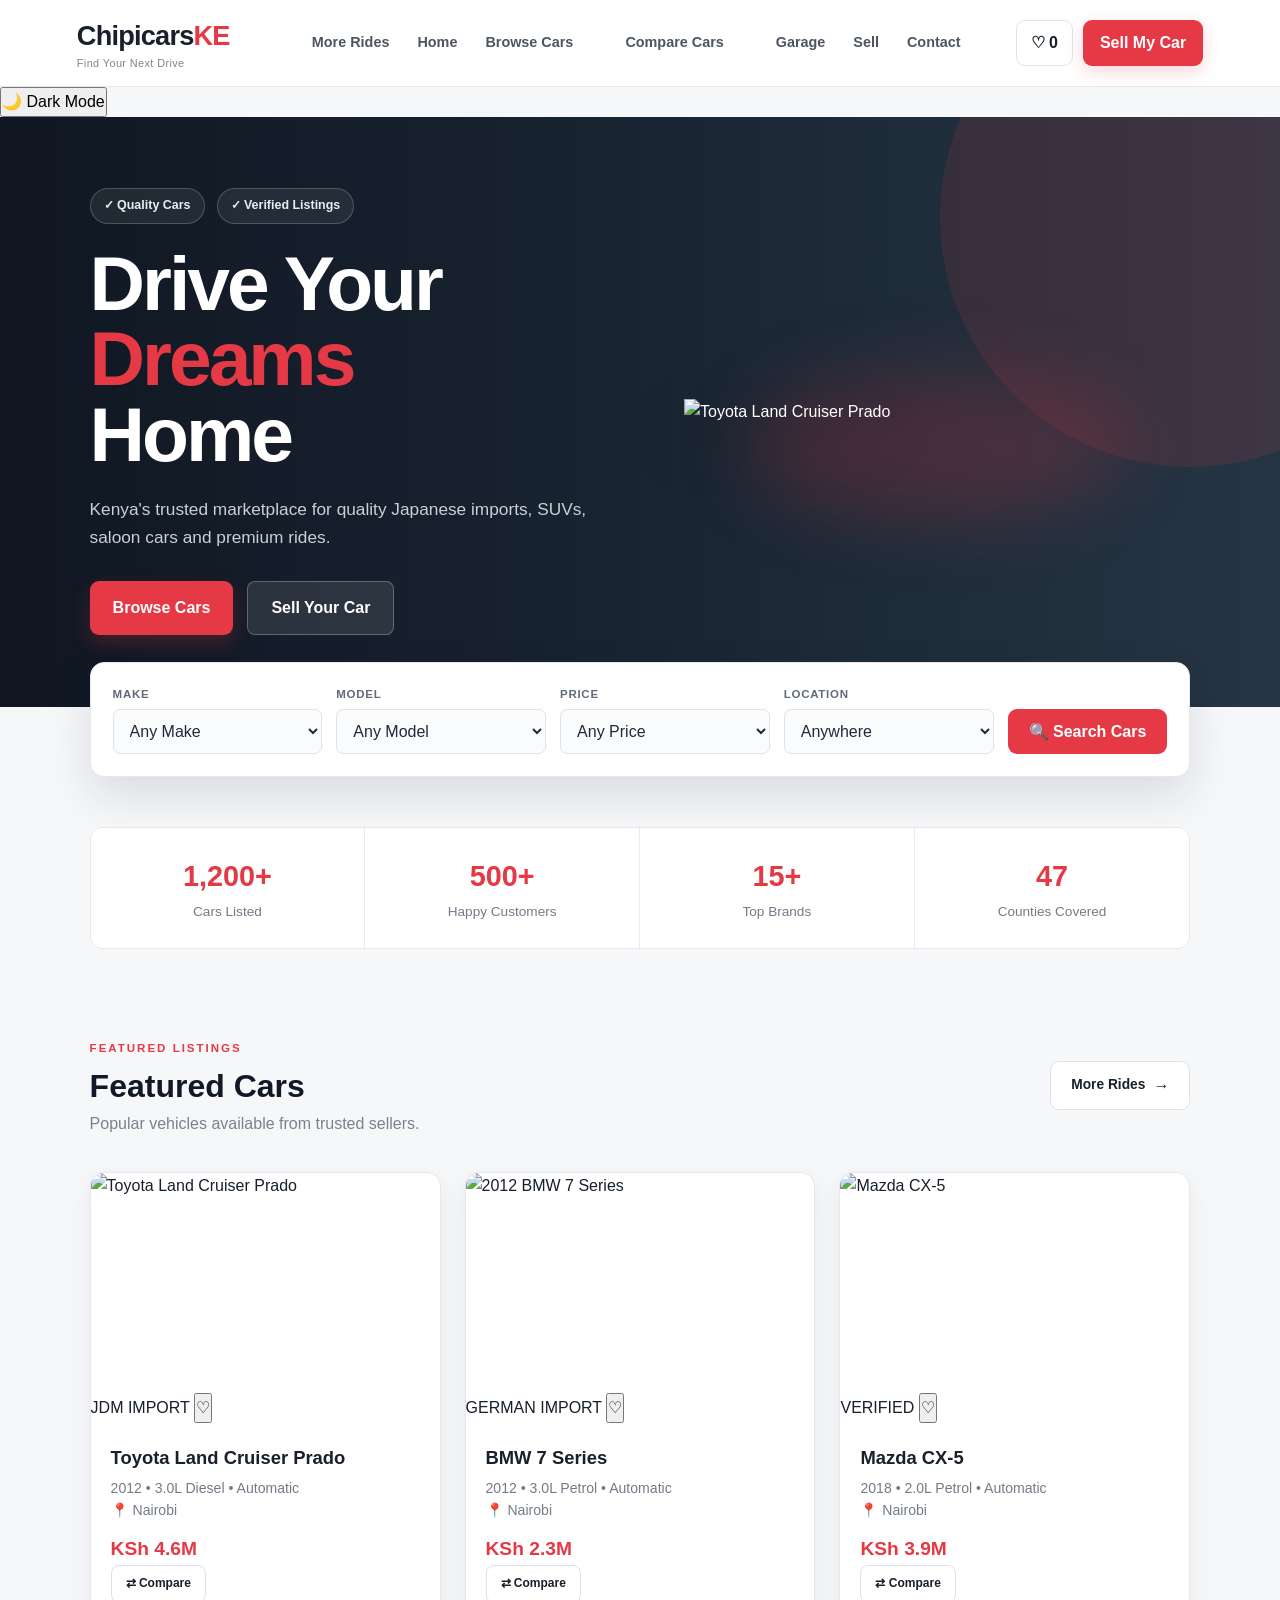
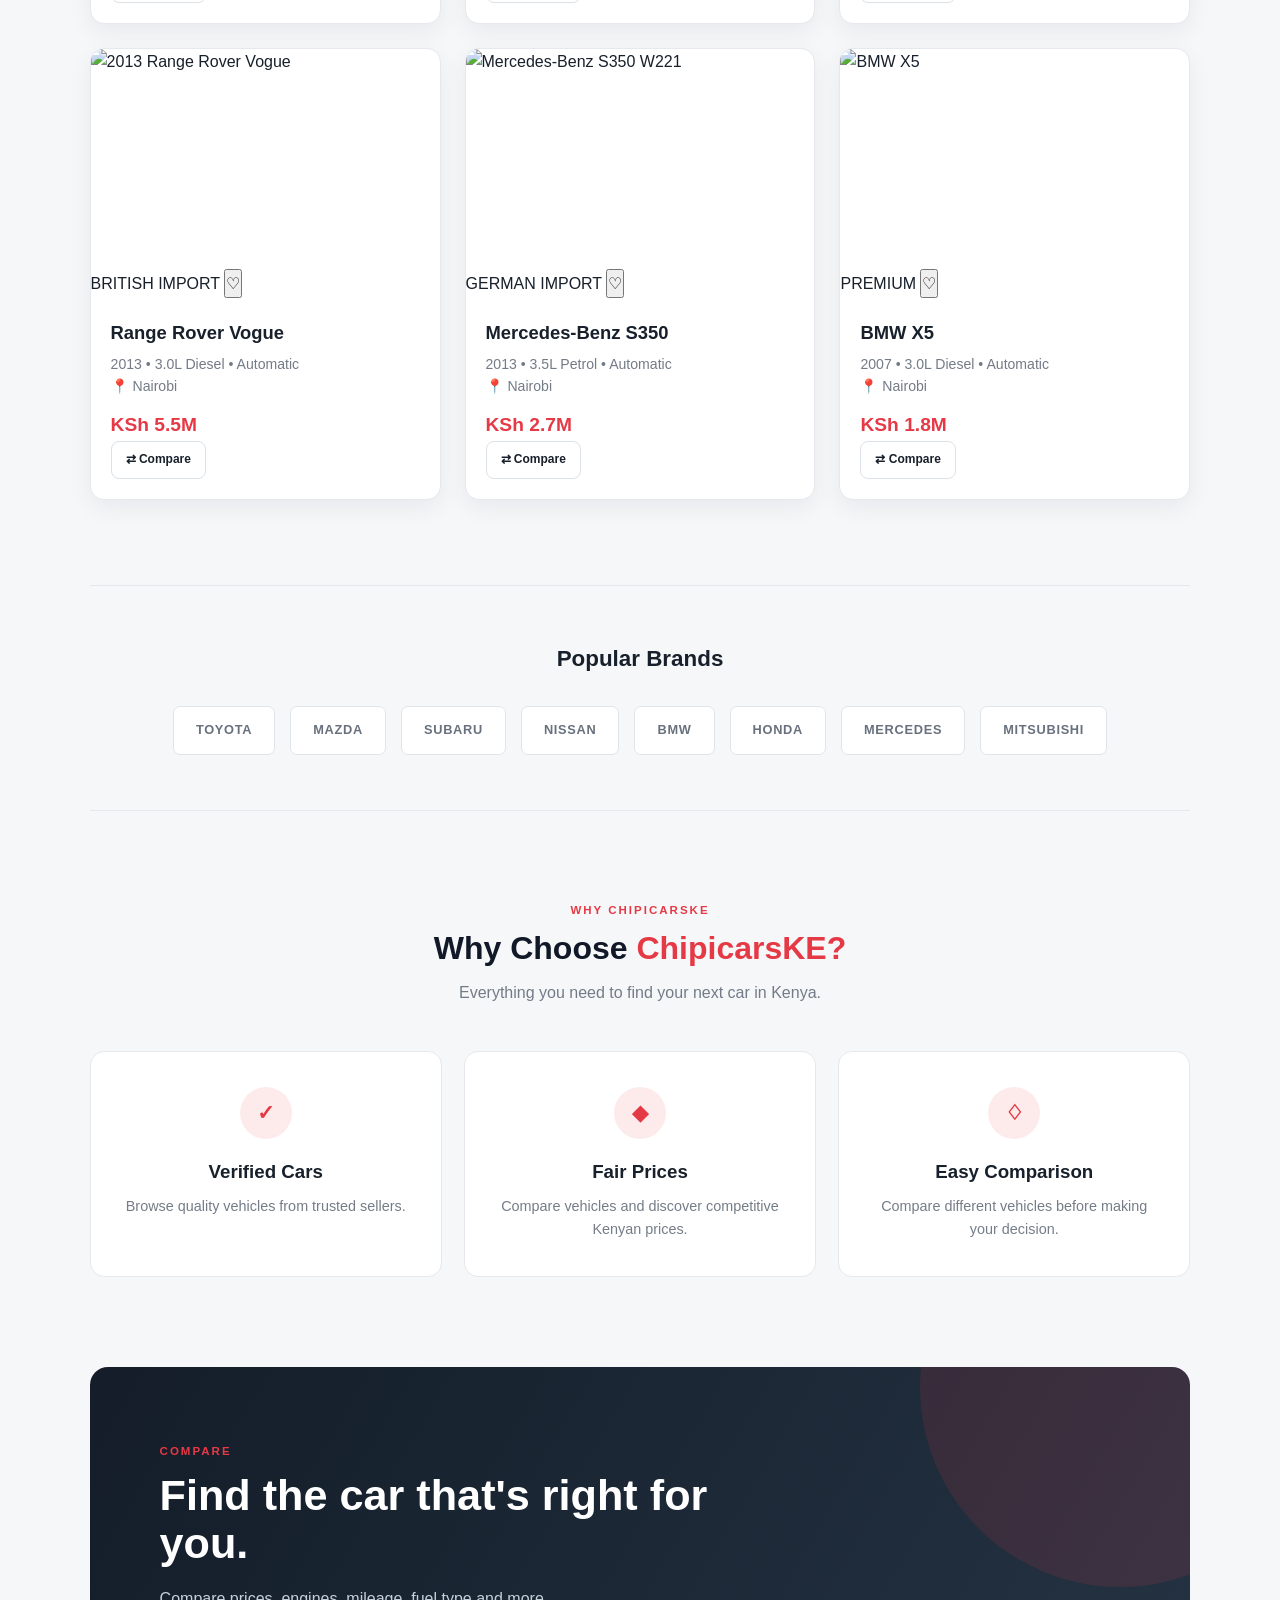
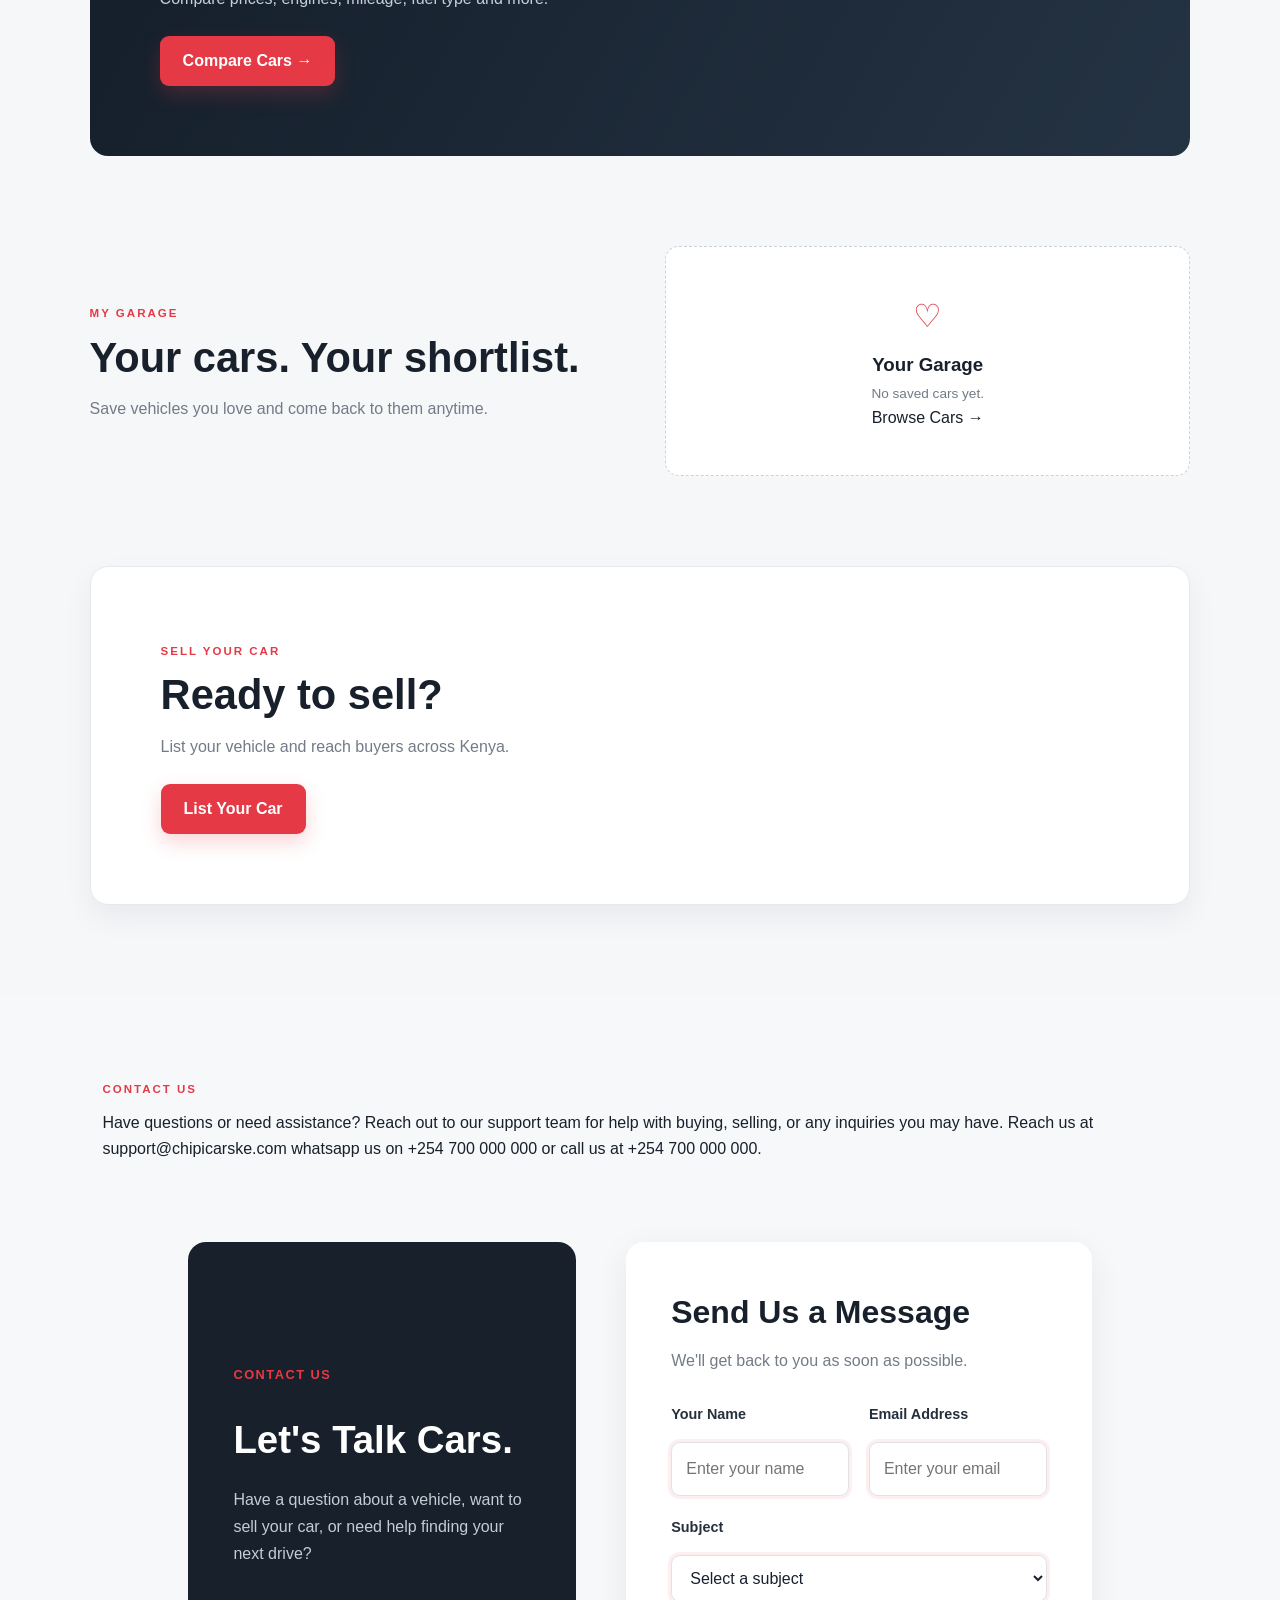
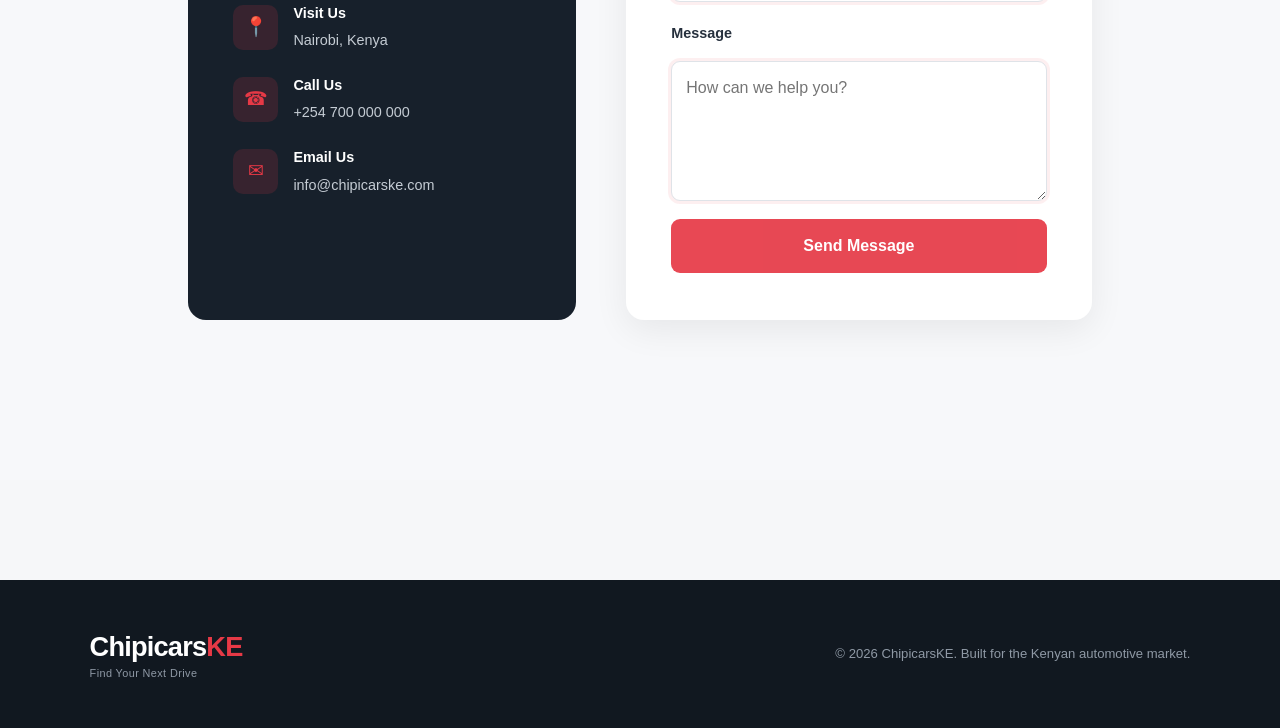
==== commit ba6ffd3a: "feature added a darkmode button" ====
--- a/index.html
+++ b/index.html
@@ -93,6 +93,12 @@
 
 
 <main>
+    <button
+          id="darkModeToggle"
+           type="button"
+           >
+          🌙 Dark Mode
+    </button>
 
 
     <!-- =====================================================
--- a/styles.css
+++ b/styles.css
@@ -5330,4 +5330,108 @@
     text-align: left;
 }
 
+}
+
+/* dark mode */
+
+body.dark-mode {
+    background: #0f141b;
+    color: #f1f5f9;
+}
+
+body.dark-mode .sell-how,
+body.dark-mode .contact-faq {
+    background: #151c25;
+}
+
+body.dark-mode .sell-steps article,
+body.dark-mode .contact-info-card,
+body.dark-mode .contact-form-wrapper,
+body.dark-mode .location-card,
+body.dark-mode .hours-card,
+body.dark-mode .contact-quick-links,
+body.dark-mode .faq-grid details {
+    background: #1c2530;
+    border-color: #2d3946;
+}
+
+body.dark-mode .preview-location,
+body.dark-mode .preview-info > p:not(.preview-location),
+body.dark-mode .sell-steps p,
+body.dark-mode .contact-hero-content > p,
+body.dark-mode .contact-info-card p,
+body.dark-mode .contact-form-intro,
+body.dark-mode .location-card > p,
+body.dark-mode .hours-row span,
+body.dark-mode .faq-grid details p {
+    color: #aeb8c4;
+}
+
+body.dark-mode .preview-info strong {
+    color: #f1f5f9;
+}
+
+body.dark-mode .preview-note {
+    background: #24191c;
+    border-color: #4b292e;
+}
+
+body.dark-mode .contact-form-wrapper
+.form-group input,
+body.dark-mode .contact-form-wrapper
+.form-group select,
+body.dark-mode .contact-form-wrapper
+.form-group textarea {
+    background: #151c25;
+    border-color: #364352;
+    color: #f1f5f9;
+}
+
+body.dark-mode .contact-form-wrapper
+.form-group input::placeholder,
+body.dark-mode .contact-form-wrapper
+.form-group textarea::placeholder {
+    color: #7f8b99;
+}
+
+body.dark-mode .map-placeholder {
+    background: linear-gradient(
+        135deg,
+        #26313d,
+        #1c2530
+    );
+
+    color: #f1f5f9;
+}
+
+body.dark-mode .map-placeholder span {
+    color: #aeb8c4;
+}
+
+
+
+body.dark-mode .contact-quick-links a {
+    color: #f1f5f9;
+}
+
+
+
+body.dark-mode .hours-row {
+    border-color: #2d3946;
+}
+
+
+
+body.dark-mode .sell-steps article > span {
+    background: #301c20;
+}
+
+
+
+body,
+body * {
+    transition:
+        background-color 0.3s ease,
+        color 0.3s ease,
+        border-color 0.3s ease;
 }
